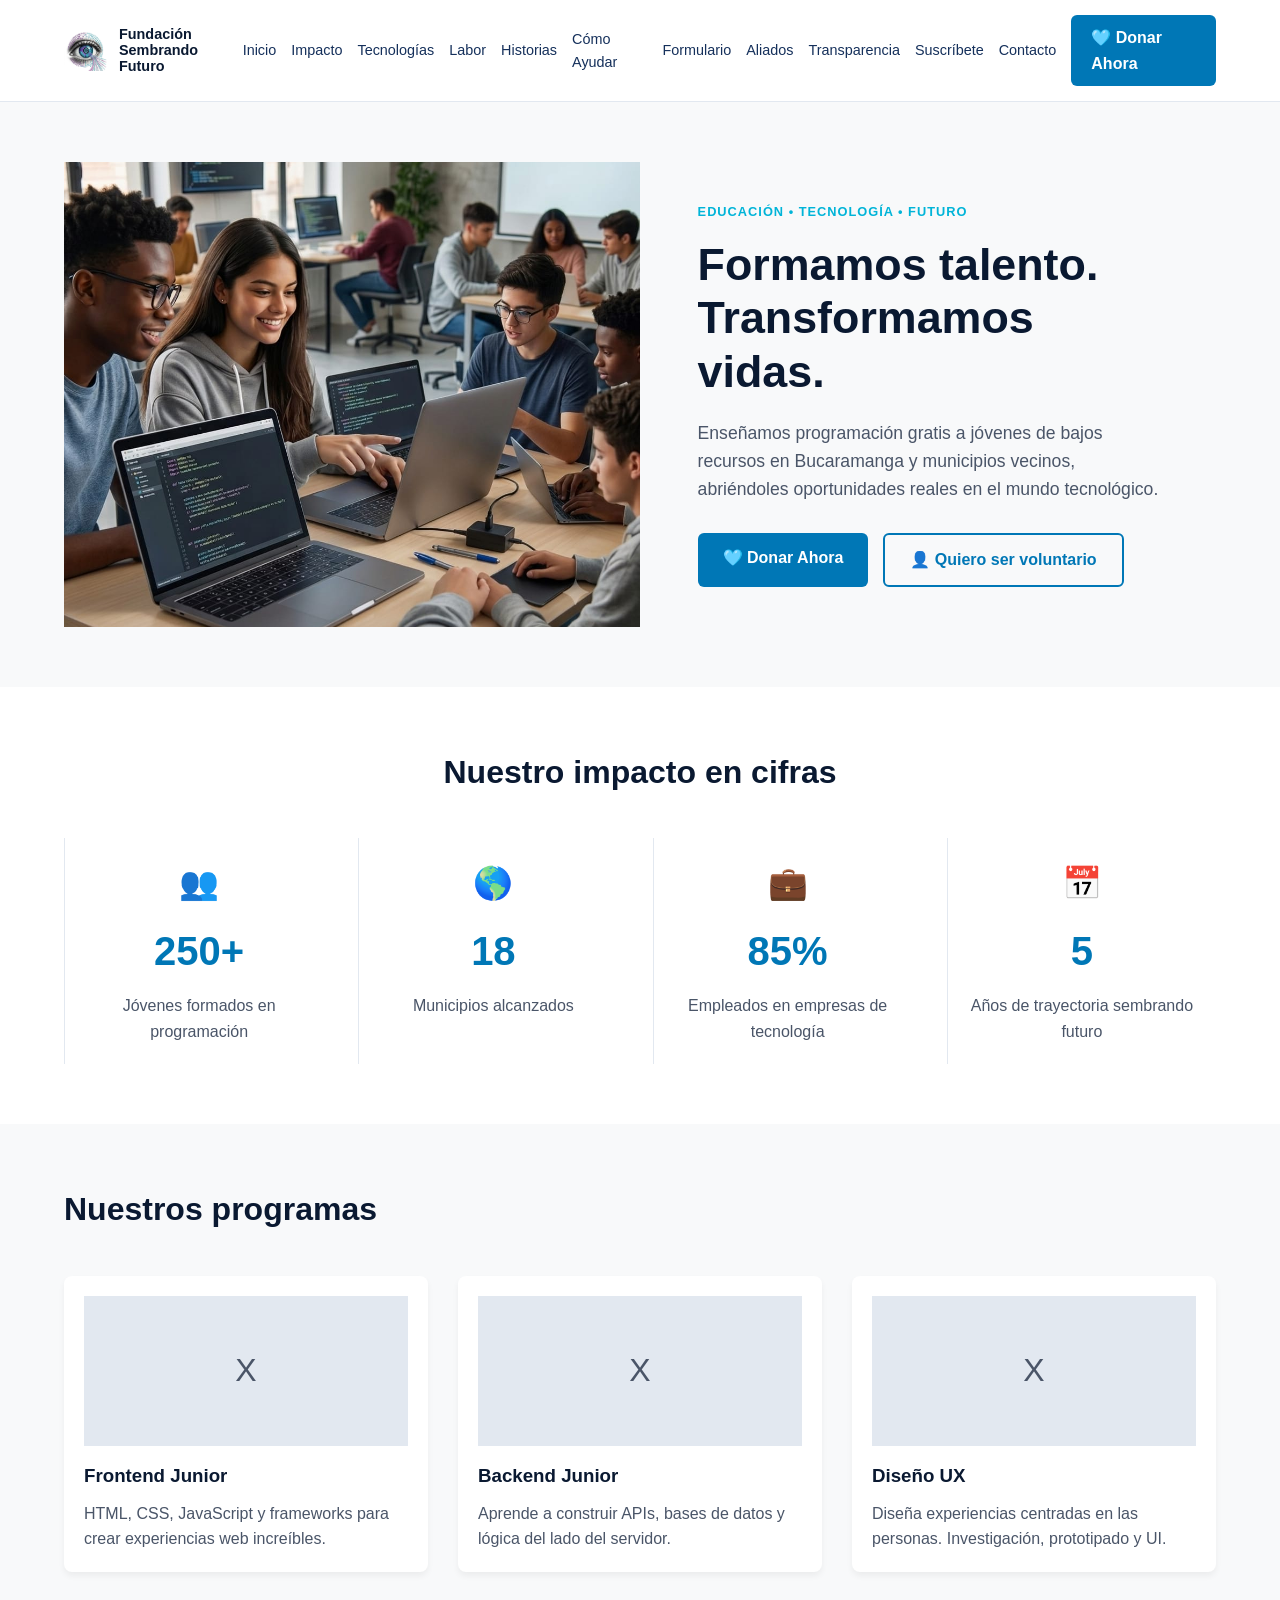
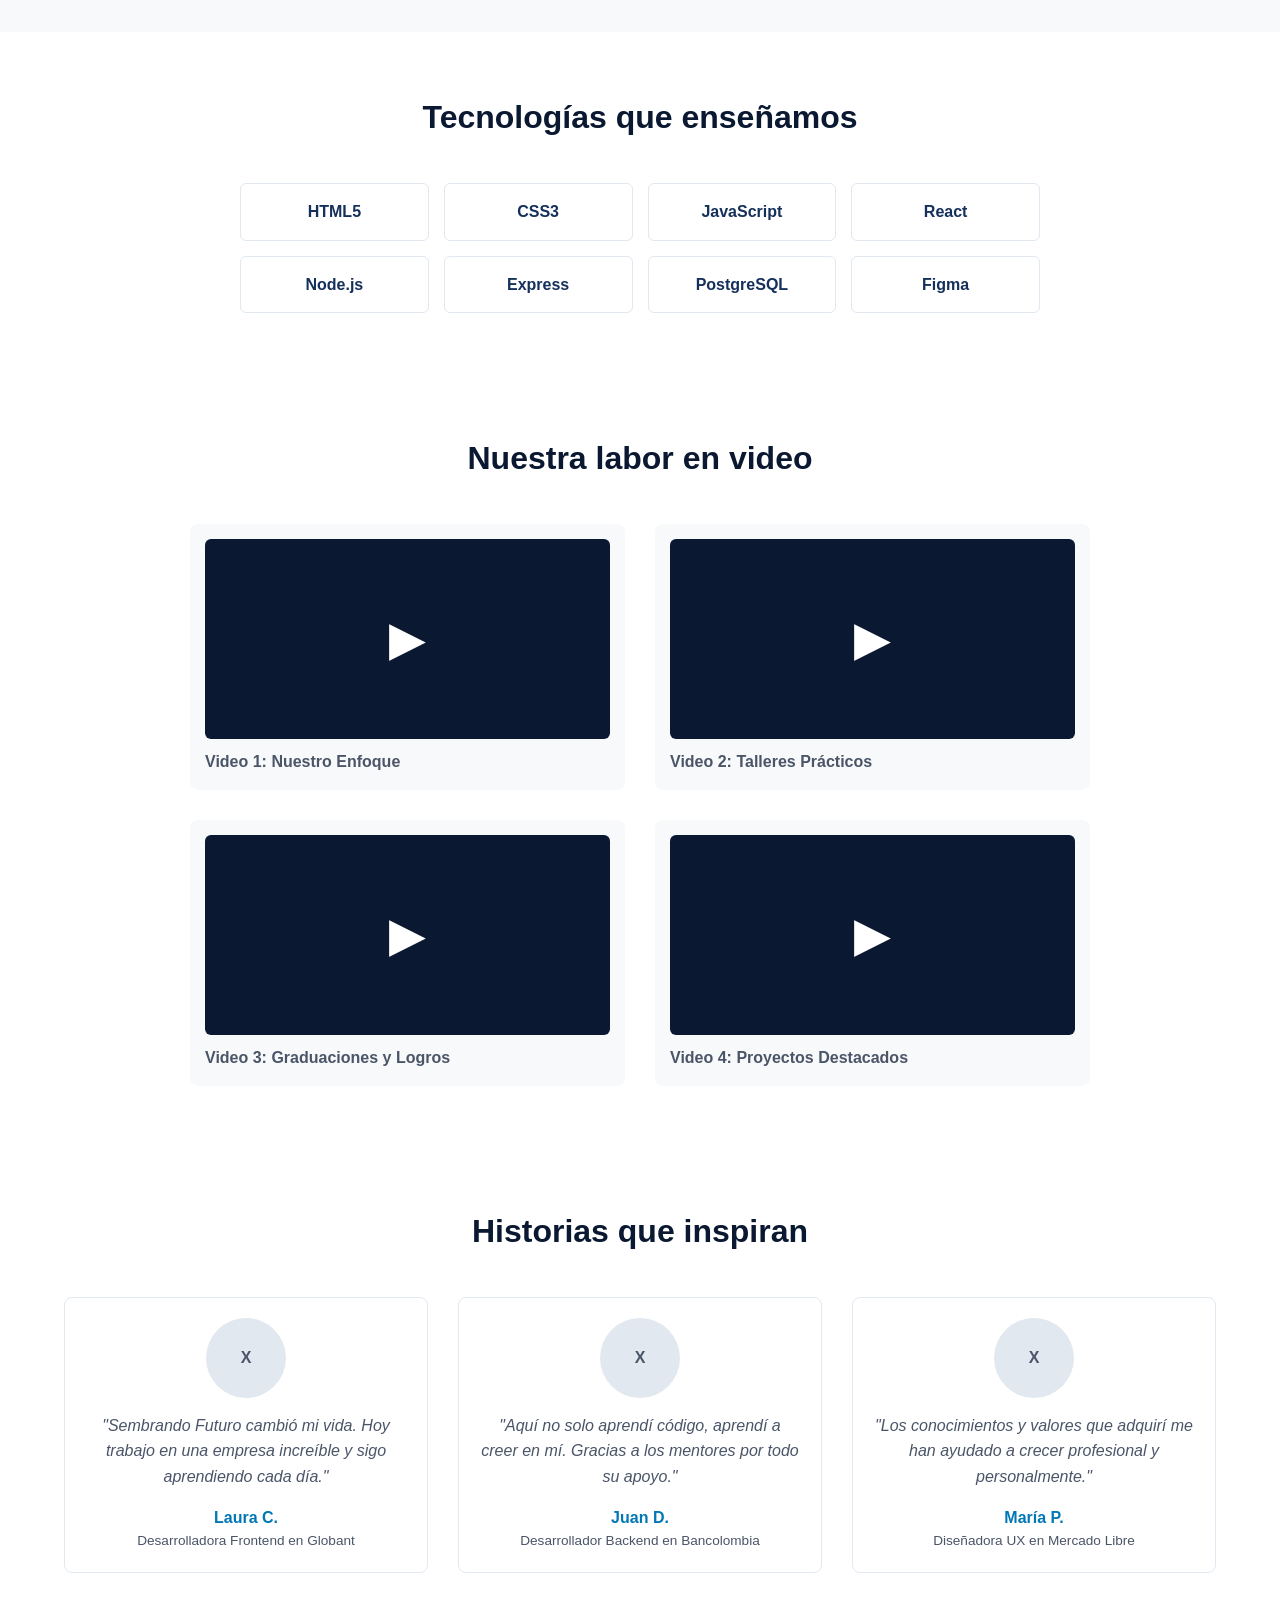
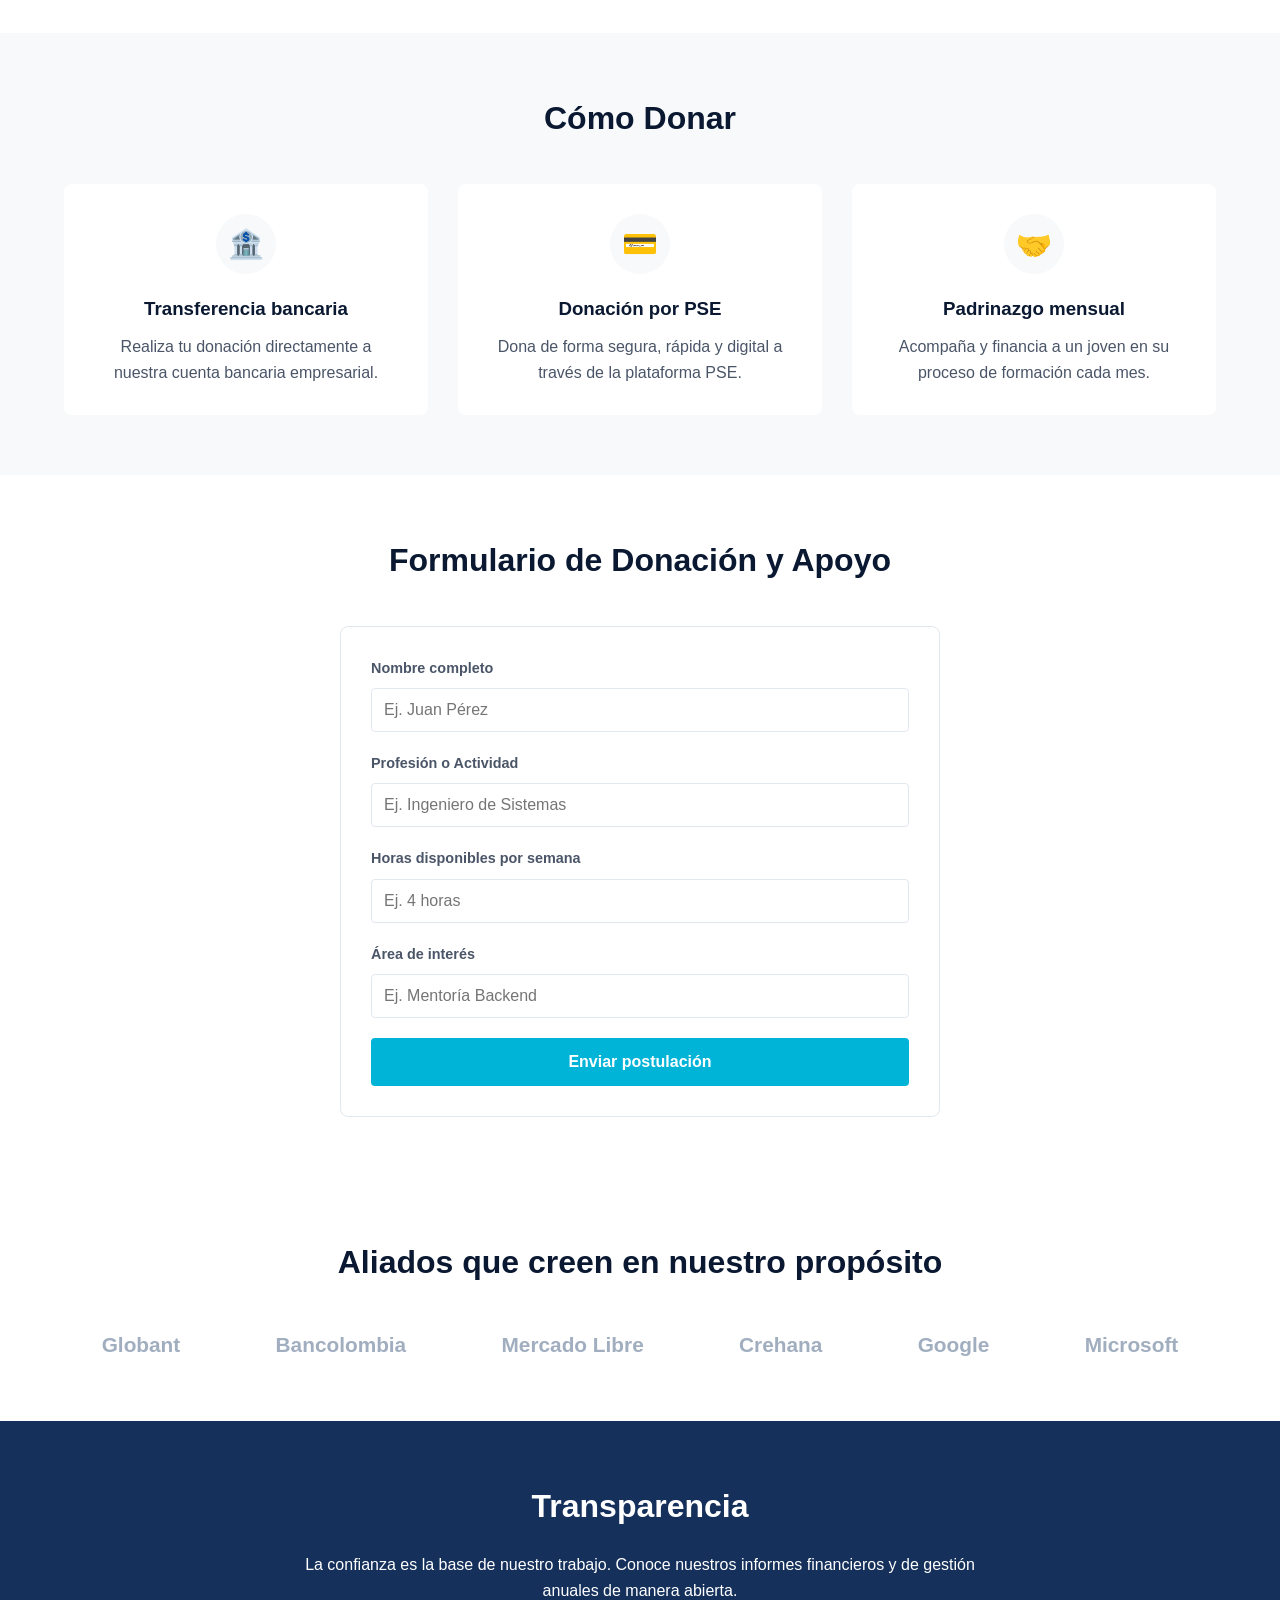
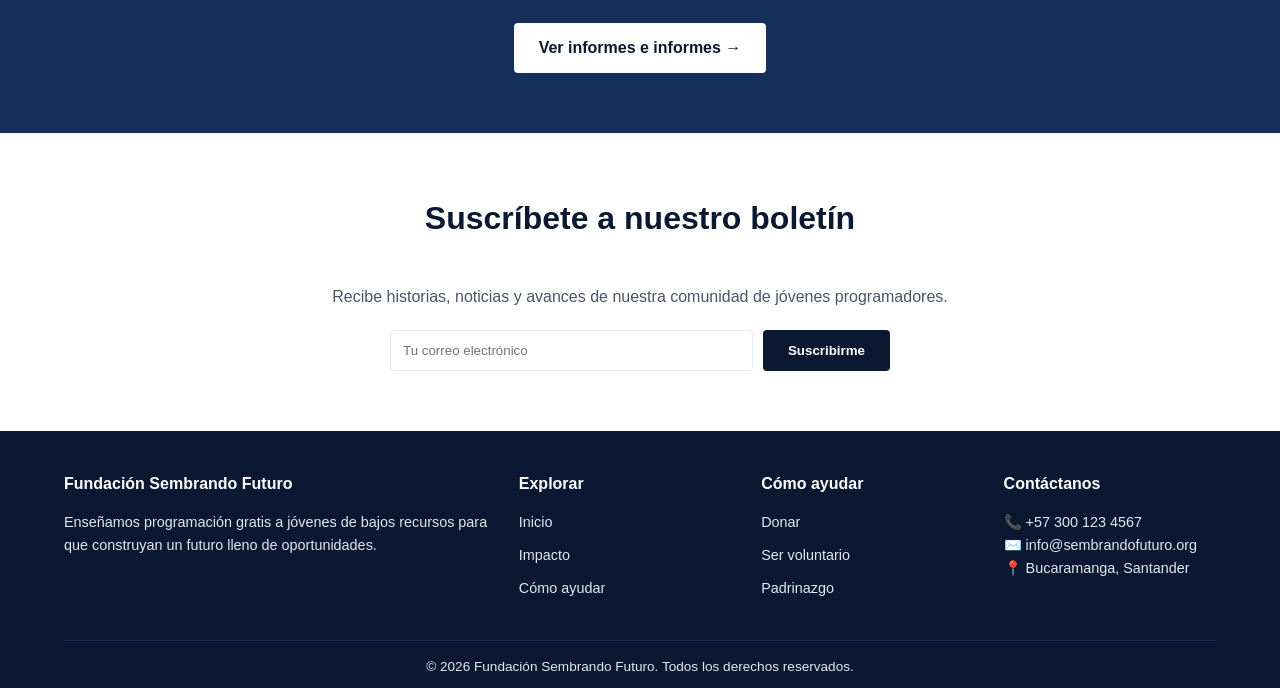
==== Brief/index.html @ 3715bba0 "Add files via upload" ====
<!DOCTYPE html>
<html lang="es">
<head>
    <meta charset="UTF-8">
    <meta name="viewport" content="width=device-width, initial-scale=1.0">
    <title>Fundación Sembrando Futuro</title>
    <link rel="stylesheet" href="style.css">
</head>
<body>

    <header class="encabezado-principal">
        <div class="contenedor-logo">
            <img src="images/logo.jpeg" alt="Logo" class="imagen-logo-header">
            <span class="texto-logo">Fundación<br>Sembrando Futuro</span>
        </div>
        
        <input type="checkbox" id="control-menu" class="checkbox-menu">
        <label for="control-menu" class="boton-menu-hamburguesa">☰</label>

        <nav class="navegacion-menu">
            <a href="#inicio" class="enlace-menu">Inicio</a>
            <a href="#impacto" class="enlace-menu">Impacto</a>
            <a href="#tecnologias" class="enlace-menu">Tecnologías</a>
            <a href="#labor" class="enlace-menu">Labor</a>
            <a href="#historias" class="enlace-menu">Historias</a>
            <a href="#como-ayudar" class="enlace-menu">Cómo Ayudar</a>
            <a href="#formulario" class="enlace-menu">Formulario</a>
            <a href="#aliados" class="enlace-menu">Aliados</a>
            <a href="#transparencia" class="enlace-menu">Transparencia</a>
            <a href="#suscribete" class="enlace-menu">Suscríbete</a>
            <a href="#contacto" class="enlace-menu">Contacto</a>
            <a href="#formulario" class="boton-donar-header">🩵 Donar Ahora</a>
        </nav>
    </header>

    <section id="inicio" class="banner-principal">
        <div class="contenedor-imagen-banner">
            </div>
        <div class="contenedor-texto-banner">
            <span class="etiqueta-superior">EDUCACIÓN • TECNOLOGÍA • FUTURO</span>
            <h1 class="titulo-banner">Formamos talento.<br>Transformamos vidas.</h1>
            <p class="parrafo-banner">Enseñamos programación gratis a jóvenes de bajos recursos en Bucaramanga y municipios vecinos, abriéndoles oportunidades reales en el mundo tecnológico.</p>
            <div class="bloque-botones-banner">
                <a href="#formulario" class="boton-lleno">🩵 Donar Ahora</a>
                <a href="#como-ayudar" class="boton-linea">👤 Quiero ser voluntario</a>
            </div>
        </div>
    </section>

    <section id="impacto" class="seccion-impacto">
        <h2 class="titulo-seccion-centrado">Nuestro impacto en cifras</h2>
        <div class="cuadrula-impacto">
            <div class="tarjeta-impacto">
                <div class="icono-impacto">👥</div>
                <h3 class="numero-impacto">250+</h3>
                <p class="texto-impacto">Jóvenes formados en programación</p>
            </div>
            <div class="tarjeta-impacto">
                <div class="icono-impacto">🌎</div>
                <h3 class="numero-impacto">18</h3>
                <p class="texto-impacto">Municipios alcanzados</p>
            </div>
            <div class="tarjeta-impacto">
                <div class="icono-impacto">💼</div>
                <h3 class="numero-impacto">85%</h3>
                <p class="texto-impacto">Empleados en empresas de tecnología</p>
            </div>
            <div class="tarjeta-impacto">
                <div class="icono-impacto">📅</div>
                <h3 class="numero-impacto">5</h3>
                <p class="texto-impacto">Años de trayectoria sembrando futuro</p>
            </div>
        </div>
    </section>

    <section class="seccion-programas">
        <h2 class="titulo-seccion-izquierda">Nuestros programas</h2>
        <div class="cuadricula-programas">
            <div class="tarjeta-programa">
                <div class="caja-imagen-programa">X</div>
                <h3 class="nombre-programa">Frontend Junior</h3>
                <p class="descripcion-programa">HTML, CSS, JavaScript y frameworks para crear experiencias web increíbles.</p>
            </div>
            <div class="tarjeta-programa">
                <div class="caja-imagen-programa">X</div>
                <h3 class="nombre-programa">Backend Junior</h3>
                <p class="descripcion-programa">Aprende a construir APIs, bases de datos y lógica del lado del servidor.</p>
            </div>
            <div class="tarjeta-programa">
                <div class="caja-imagen-programa">X</div>
                <h3 class="nombre-programa">Diseño UX</h3>
                <p class="descripcion-programa">Diseña experiencias centradas en las personas. Investigación, prototipado y UI.</p>
            </div>
        </div>
    </section>

    <section id="tecnologias" class="seccion-tecnologias">
        <h2 class="titulo-seccion-centrado">Tecnologías que enseñamos</h2>
        <div class="cuadricula-tecnologias">
            <div class="bloque-tecnologia">HTML5</div>
            <div class="bloque-tecnologia">CSS3</div>
            <div class="bloque-tecnologia">JavaScript</div>
            <div class="bloque-tecnologia">React</div>
            <div class="bloque-tecnologia">Node.js</div>
            <div class="bloque-tecnologia">Express</div>
            <div class="bloque-tecnologia">PostgreSQL</div>
            <div class="bloque-tecnologia">Figma</div>
        </div>
    </section>

    <section id="labor" class="seccion-labor">
        <h2 class="titulo-seccion-centrado">Nuestra labor en video</h2>
        <div class="cuadricula-videos">
            <div class="tarjeta-video">
                <div class="reproductor-falso">▶</div>
                <p class="titulo-video">Video 1: Nuestro Enfoque</p>
            </div>
            <div class="tarjeta-video">
                <div class="reproductor-falso">▶</div>
                <p class="titulo-video">Video 2: Talleres Prácticos</p>
            </div>
            <div class="tarjeta-video">
                <div class="reproductor-falso">▶</div>
                <p class="titulo-video">Video 3: Graduaciones y Logros</p>
            </div>
            <div class="tarjeta-video">
                <div class="reproductor-falso">▶</div>
                <p class="titulo-video">Video 4: Proyectos Destacados</p>
            </div>
        </div>
    </section>

    <section id="historias" class="seccion-historias">
        <h2 class="titulo-seccion-centrado">Historias que inspiran</h2>
        <div class="cuadricula-historias">
            <div class="tarjeta-historia">
                <div class="foto-egresado-falsa">X</div>
                <p class="testimonio-texto">"Sembrando Futuro cambió mi vida. Hoy trabajo en una empresa increíble y sigo aprendiendo cada día."</p>
                <h4 class="nombre-egresado">Laura C.</h4>
                <p class="cargo-egresado">Desarrolladora Frontend en Globant</p>
            </div>
            <div class="tarjeta-historia">
                <div class="foto-egresado-falsa">X</div>
                <p class="testimonio-texto">"Aquí no solo aprendí código, aprendí a creer en mí. Gracias a los mentores por todo su apoyo."</p>
                <h4 class="nombre-egresado">Juan D.</h4>
                <p class="cargo-egresado">Desarrollador Backend en Bancolombia</p>
            </div>
            <div class="tarjeta-historia">
                <div class="foto-egresado-falsa">X</div>
                <p class="testimonio-texto">"Los conocimientos y valores que adquirí me han ayudado a crecer profesional y personalmente."</p>
                <h4 class="nombre-egresado">María P.</h4>
                <p class="cargo-egresado">Diseñadora UX en Mercado Libre</p>
            </div>
        </div>
    </section>

    <section id="como-ayudar" class="seccion-como-donar">
        <h2 class="titulo-seccion-centrado">Cómo Donar</h2>
        <div class="cuadricula-donar">
            <div class="tarjeta-donar">
                <div class="circulo-icono">🏦</div>
                <h3 class="opcion-donar">Transferencia bancaria</h3>
                <p class="texto-donar">Realiza tu donación directamente a nuestra cuenta bancaria empresarial.</p>
            </div>
            <div class="tarjeta-donar">
                <div class="circulo-icono">💳</div>
                <h3 class="opcion-donar">Donación por PSE</h3>
                <p class="texto-donar">Dona de forma segura, rápida y digital a través de la plataforma PSE.</p>
            </div>
            <div class="tarjeta-donar">
                <div class="circulo-icono">🤝</div>
                <h3 class="opcion-donar">Padrinazgo mensual</h3>
                <p class="texto-donar">Acompaña y financia a un joven en su proceso de formación cada mes.</p>
            </div>
        </div>
    </section>

    <section id="formulario" class="seccion-formulario">
        <h2 class="titulo-seccion-centrado">Formulario de Donación y Apoyo</h2>
        <form class="formulario-contacto" onsubmit="return false;">
            <div class="grupo-campo">
                <label class="etiqueta-formulario">Nombre completo</label>
                <input type="text" class="entrada-formulario" placeholder="Ej. Juan Pérez">
            </div>
            <div class="grupo-campo">
                <label class="etiqueta-formulario">Profesión o Actividad</label>
                <input type="text" class="entrada-formulario" placeholder="Ej. Ingeniero de Sistemas">
            </div>
            <div class="grupo-campo">
                <label class="etiqueta-formulario">Horas disponibles por semana</label>
                <input type="text" class="entrada-formulario" placeholder="Ej. 4 horas">
            </div>
            <div class="grupo-campo">
                <label class="etiqueta-formulario">Área de interés</label>
                <input type="text" class="entrada-formulario" placeholder="Ej. Mentoría Backend">
            </div>
            <button type="submit" class="boton-enviar-formulario">Enviar postulación</button>
        </form>
    </section>

    <section id="aliados" class="seccion-aliados">
        <h2 class="titulo-seccion-centrado">Aliados que creen en nuestro propósito</h2>
        <div class="fila-aliados">
            <div class="bloque-aliado">Globant</div>
            <div class="bloque-aliado">Bancolombia</div>
            <div class="bloque-aliado">Mercado Libre</div>
            <div class="bloque-aliado">Crehana</div>
            <div class="bloque-aliado">Google</div>
            <div class="bloque-aliado">Microsoft</div>
        </div>
    </section>

    <section id="transparencia" class="seccion-transparencia">
        <div class="bloque-transparencia">
            <h2 class="titulo-blanco">Transparencia</h2>
            <p class="parrafo-blanco">La confianza es la base de nuestro trabajo. Conoce nuestros informes financieros y de gestión anuales de manera abierta.</p>
            <a href="" class="boton-transparencia">Ver informes e informes →</a>
        </div>
    </section>

    <section id="suscribete" class="seccion-boletin">
        <h2 class="titulo-seccion-centrado">Suscríbete a nuestro boletín</h2>
        <p class="subtitulo-boletin">Recibe historias, noticias y avances de nuestra comunidad de jóvenes programadores.</p>
        <div class="formulario-boletin">
            <input type="email" class="entrada-boletin" placeholder="Tu correo electrónico">
            <button class="boton-boletin">Suscribirme</button>
        </div>
    </section>

    <footer id="contacto" class="pie-pagina">
        <div class="cuadricula-pie">
            <div class="columna-pie">
                <h4 class="titulo-columna-pie">Fundación Sembrando Futuro</h4>
                <p class="texto-columna-pie">Enseñamos programación gratis a jóvenes de bajos recursos para que construyan un futuro lleno de oportunidades.</p>
            </div>
            <div class="columna-pie">
                <h4 class="titulo-columna-pie">Explorar</h4>
                <a href="#inicio" class="enlace-pie">Inicio</a>
                <a href="#impacto" class="enlace-pie">Impacto</a>
                <a href="#como-ayudar" class="enlace-pie">Cómo ayudar</a>
            </div>
            <div class="columna-pie">
                <h4 class="titulo-columna-pie">Cómo ayudar</h4>
                <a href="#formulario" class="enlace-pie">Donar</a>
                <a href="#formulario" class="enlace-pie">Ser voluntario</a>
                <a href="#como-ayudar" class="enlace-pie">Padrinazgo</a>
            </div>
            <div class="columna-pie">
                <h4 class="titulo-columna-pie">Contáctanos</h4>
                <p class="texto-columna-pie">📞 +57 300 123 4567</p>
                <p class="texto-columna-pie">✉️ info@sembrandofuturo.org</p>
                <p class="texto-columna-pie">📍 Bucaramanga, Santander</p>
            </div>
        </div>
        <div class="barra-derechos">
            <p>© 2026 Fundación Sembrando Futuro. Todos los derechos reservados.</p>
        </div>
    </footer>

</body>
</html>
---- Brief/style.css ----
/* VARIABLES CSS (Para paleta de colores y tipografías) */
:root {
    --color-azul-oscuro: #0a1931;
    --color-azul-medio: #15305b;
    --color-azul-claro: #0077b6;
    --color-cian: #00b4d8;
    --color-blanco: #ffffff;
    --color-gris-fondo: #f8f9fa;
    --color-gris-texto: #4a5568;
    --color-lineas: #e2e8f0;
    
    --fuente-titulos: 'Segoe UI', Tahoma, Geneva, Verdana, sans-serif;
    --fuente-cuerpo: Arial, Helvetica, sans-serif;
}

* {
    box-sizing: border-box;
    margin: 0;
    padding: 0;
}

body {
    font-family: var(--fuente-cuerpo);
    color: var(--color-gris-texto);
    background-color: var(--color-blanco);
    line-height: 1.6;
}

html {
    scroll-behavior: smooth;
    scroll-padding-top: 90px; 
}

h1, h2, h3, h4 {
    font-family: var(--fuente-titulos);
    color: var(--color-azul-oscuro);
}

a {
    text-decoration: none;
    transition: all 0.3s ease;
}

.checkbox-menu {
    display: none;
}

.boton-menu-hamburguesa {
    display: none;
    font-size: 2rem;
    color: var(--color-azul-medio);
    cursor: pointer;
    user-select: none;
}

/* 1. ENCABEZADO */
.encabezado-principal {
    display: flex;
    justify-content: space-between;
    align-items: center;
    padding: 15px 5%;
    background-color: var(--color-blanco);
    border-bottom: 1px solid var(--color-lineas);
    position: sticky;
    top: 0;
    z-index: 100;
}

.contenedor-logo {
    display: flex;
    align-items: center;
    gap: 10px;
}

.imagen-logo-header {
    width: 45px;
    height: 45px;
    object-fit: contain;
}

.texto-logo {
    font-size: 0.9rem;
    font-weight: bold;
    color: var(--color-azul-oscuro);
    line-height: 1.1;
}

.navegacion-menu {
    display: flex;
    align-items: center;
    gap: 15px;
}

.enlace-menu {
    color: var(--color-azul-medio);
    font-size: 0.9rem;
    font-weight: 500;
}

.enlace-menu:hover {
    color: var(--color-cian);
}

.boton-donar-header {
    background-color: var(--color-azul-claro);
    color: var(--color-blanco);
    padding: 10px 20px;
    border-radius: 6px;
    font-weight: bold;
}

.boton-donar-header:hover {
    background-color: var(--color-azul-oscuro);
}

/* 2. BANNER PRINCIPAL / HERO */
.banner-principal {
    display: grid;
    grid-template-columns: 1fr 1fr;
    min-height: 500px;
    background-color: var(--color-gris-fondo);
}

.contenedor-imagen-banner {
    background-image: url('images/img1.jpeg'); /* Vinculación directa de tu archivo */
    background-size: cover;
    background-position: center;
    background-repeat: no-repeat;
    width: 100%;
}

.contenedor-texto-banner {
    display: flex;
    flex-direction: column;
    justify-content: center;
    padding: 40px 10%;
}

.etiqueta-superior {
    color: var(--color-cian);
    font-weight: bold;
    font-size: 0.8rem;
    letter-spacing: 1px;
    margin-bottom: 15px;
}

.titulo-banner {
    font-size: 2.8rem;
    line-height: 1.2;
    margin-bottom: 20px;
}

.parrafo-banner {
    font-size: 1.1rem;
    margin-bottom: 30px;
}

.bloque-botones-banner {
    display: flex;
    gap: 15px;
}

.boton-lleno {
    background-color: var(--color-azul-claro);
    color: var(--color-blanco);
    padding: 12px 25px;
    border-radius: 6px;
    font-weight: bold;
}

.boton-lleno:hover {
    background-color: var(--color-azul-medio);
}

.boton-linea {
    border: 2px solid var(--color-azul-claro);
    color: var(--color-azul-claro);
    padding: 12px 25px;
    border-radius: 6px;
    font-weight: bold;
}

.boton-linea:hover {
    background-color: var(--color-azul-claro);
    color: var(--color-blanco);
}

/* SECCIONES TITULOS COMUNES */
.titulo-seccion-centrado {
    text-align: center;
    font-size: 2rem;
    margin-bottom: 40px;
}

.titulo-seccion-izquierda {
    font-size: 2rem;
    margin-bottom: 40px;
}

section {
    padding: 60px 5%;
}

/* 3. SECCIÓN DE IMPACTO */
.seccion-impacto {
    background-color: var(--color-blanco);
}

.cuadrula-impacto {
    display: grid;
    grid-template-columns: repeat(4, 1fr);
    gap: 25px;
}

.tarjeta-impacto {
    text-align: center;
    padding: 20px;
    border-left: 1px solid var(--color-lineas);
}

.icono-impacto {
    font-size: 2rem;
    margin-bottom: 10px;
}

.numero-impacto {
    font-size: 2.5rem;
    color: var(--color-azul-claro);
    margin-bottom: 10px;
}

/* 4. SECCIÓN PROGRAMAS */
.seccion-programas {
    background-color: var(--color-gris-fondo);
}

.cuadricula-programas {
    display: grid;
    grid-template-columns: repeat(3, 1fr);
    gap: 30px;
}

.tarjeta-programa {
    background-color: var(--color-blanco);
    border-radius: 8px;
    overflow: hidden;
    padding: 20px;
    box-shadow: 0 4px 6px rgba(0,0,0,0.05);
}

.caja-imagen-programa {
    height: 150px;
    background-color: var(--color-lineas);
    display: flex;
    justify-content: center;
    align-items: center;
    font-size: 2rem;
    color: var(--color-gris-texto);
    margin-bottom: 15px;
}

.nombre-programa {
    margin-bottom: 10px;
}

/* 5. TECNOLOGÍAS */
.cuadricula-tecnologias {
    display: grid;
    grid-template-columns: repeat(4, 1fr);
    gap: 15px;
    max-width: 800px;
    margin: 0 auto;
}

.bloque-tecnologia {
    background-color: var(--color-blanco);
    border: 1px solid var(--color-lineas);
    padding: 15px;
    text-align: center;
    font-weight: bold;
    border-radius: 6px;
    color: var(--color-azul-medio);
}

/* 6. LABOR VIDEOS */
.cuadricula-videos {
    display: grid;
    grid-template-columns: repeat(2, 1fr);
    gap: 30px;
    max-width: 900px;
    margin: 0 auto;
}

.tarjeta-video {
    background-color: var(--color-gris-fondo);
    border-radius: 8px;
    padding: 15px;
}

.reproductor-falso {
    height: 200px;
    background-color: var(--color-azul-oscuro);
    color: var(--color-blanco);
    display: flex;
    justify-content: center;
    align-items: center;
    font-size: 3rem;
    border-radius: 6px;
    margin-bottom: 10px;
}

.titulo-video {
    font-weight: bold;
}

/* 7. HISTORIAS DE ÉXITO */
.cuadricula-historias {
    display: grid;
    grid-template-columns: repeat(3, 1fr);
    gap: 30px;
}

.tarjeta-historia {
    text-align: center;
    padding: 20px;
    border: 1px solid var(--color-lineas);
    border-radius: 8px;
}

.foto-egresado-falsa {
    width: 80px;
    height: 80px;
    background-color: var(--color-lineas);
    border-radius: 50%;
    margin: 0 auto 15px auto;
    display: flex;
    justify-content: center;
    align-items: center;
    font-weight: bold;
}

.testimonio-texto {
    font-style: italic;
    margin-bottom: 15px;
}

.nombre-egresado {
    color: var(--color-azul-claro);
}

.cargo-egresado {
    font-size: 0.85rem;
}

/* 8. CÓMO DONAR */
.seccion-como-donar {
    background-color: var(--color-gris-fondo);
}

.cuadricula-donar {
    display: grid;
    grid-template-columns: repeat(3, 1fr);
    gap: 30px;
}

.tarjeta-donar {
    background-color: var(--color-blanco);
    padding: 30px;
    border-radius: 8px;
    text-align: center;
}

.circulo-icono {
    width: 60px;
    height: 60px;
    background-color: var(--color-gris-fondo);
    border-radius: 50%;
    display: flex;
    justify-content: center;
    align-items: center;
    font-size: 1.8rem;
    margin: 0 auto 20px auto;
}

.opcion-donar {
    margin-bottom: 10px;
}

/* 9. FORMULARIO CONTACTO */
.formulario-contacto {
    display: flex;
    flex-direction: column;
    max-width: 600px;
    margin: 0 auto;
    gap: 20px;
    background-color: var(--color-blanco);
    padding: 30px;
    border: 1px solid var(--color-lineas);
    border-radius: 8px;
}

.grupo-campo {
    display: flex;
    flex-direction: column;
    gap: 8px;
}

.etiqueta-formulario {
    font-weight: bold;
    font-size: 0.9rem;
}

.entrada-formulario {
    padding: 12px;
    border: 1px solid var(--color-lineas);
    border-radius: 4px;
    font-size: 1rem;
}

.entrada-formulario:focus {
    outline: none;
    border-color: var(--color-azul-claro);
}

.boton-enviar-formulario {
    background-color: var(--color-cian);
    color: var(--color-blanco);
    border: none;
    padding: 15px;
    font-size: 1rem;
    font-weight: bold;
    border-radius: 4px;
    cursor: pointer;
    transition: background-color 0.3s ease;
}

.boton-enviar-formulario:hover {
    background-color: var(--color-azul-claro);
}

/* 10. ALIADOS */
.fila-aliados {
    display: flex;
    justify-content: space-around;
    align-items: center;
    flex-wrap: wrap;
    gap: 20px;
}

.bloque-aliado {
    font-size: 1.3rem;
    font-weight: bold;
    color: #a0aec0;
}

/* 11. TRANSPARENCIA */
.seccion-transparencia {
    background-color: var(--color-azul-medio);
}

.bloque-transparencia {
    display: flex;
    flex-direction: column;
    align-items: center;
    text-align: center;
    max-width: 700px;
    margin: 0 auto;
    gap: 20px;
}

.titulo-blanco {
    color: var(--color-blanco);
    font-size: 2rem;
}

.parrafo-blanco {
    color: var(--color-blanco);
}

.boton-transparencia {
    background-color: var(--color-blanco);
    color: var(--color-azul-oscuro);
    padding: 12px 25px;
    border-radius: 4px;
    font-weight: bold;
}

.boton-transparencia:hover {
    background-color: var(--color-cian);
    color: var(--color-blanco);
}

/* 12. BOLETÍN */
.formulario-boletin {
    display: flex;
    justify-content: center;
    gap: 10px;
    max-width: 500px;
    margin: 20px auto 0 auto;
}

.subtitulo-boletin {
    text-align: center;
}

.entrada-boletin {
    padding: 12px;
    border: 1px solid var(--color-lineas);
    border-radius: 4px;
    flex-grow: 1;
}

.boton-boletin {
    background-color: var(--color-azul-oscuro);
    color: var(--color-blanco);
    border: none;
    padding: 12px 25px;
    border-radius: 4px;
    font-weight: bold;
    cursor: pointer;
}

.boton-boletin:hover {
    background-color: var(--color-azul-claro);
}

/* 13. PIE DE PÁGINA */
.pie-pagina {
    background-color: var(--color-azul-oscuro);
    color: var(--color-blanco);
    padding: 40px 5% 10px 5%;
}

.cuadricula-pie {
    display: grid;
    grid-template-columns: 2fr 1fr 1fr 1fr;
    gap: 30px;
    margin-bottom: 30px;
}

.titulo-columna-pie {
    color: var(--color-blanco);
    margin-bottom: 15px;
}

.texto-columna-pie {
    font-size: 0.9rem;
    color: var(--color-lineas);
}

.enlace-pie {
    display: block;
    color: var(--color-lineas);
    font-size: 0.9rem;
    margin-bottom: 10px;
}

.enlace-pie:hover {
    color: var(--color-cian);
}

.barra-derechos {
    text-align: center;
    border-top: 1px solid var(--color-azul-medio);
    padding-top: 15px;
    font-size: 0.85rem;
    color: var(--color-lineas);
}

/* === RESPONSIVIDAD === */


@media (max-width: 1207px) {
    .encabezado-principal {
        padding: 15px 3%; 
    }

    .navegacion-menu {
        gap: 8px; 
    }

    .enlace-menu {
        font-size: 0.82rem; 
    }

    .boton-donar-header {
        padding: 8px 14px; 
        font-size: 0.85rem;
    }

    .banner-principal {
        grid-template-columns: 4fr 5fr; 
    }

    .titulo-banner {
        font-size: 2.2rem; 
    }
}

@media (max-width: 1000px) {
    .encabezado-principal {
          flex-direction: row; 
        flex-wrap: wrap;
        justify-content: space-between;
        padding: 15px 4%;
    }

    .navegacion-menu {
        gap: 7px; 
    }

    .enlace-menu {
        font-size: 0.82rem; 
    }

    .boton-donar-header {
        padding: 8px 14px; 
        font-size: 0.85rem;
    }

    .banner-principal {
        grid-template-columns: 4fr 5fr; 
    }

    .titulo-banner {
        font-size: 2.2rem; 
    }
}

@media (max-width: 870px) {
    .encabezado-principal {
        flex-direction: row; 
        flex-wrap: wrap;
        justify-content: space-between;
        padding: 15px 5%;
    }

    .boton-menu-hamburguesa {
        display: block;
    }

    .navegacion-menu {
        display: none; 
        flex-direction: column;
        align-items: stretch;
        width: 100%;
        gap: 0;
        background-color: var(--color-blanco);
        border-top: 1px solid var(--color-lineas);
        margin-top: 15px;
        order: 3; 
    }

    .enlace-menu {
        display: block;
        padding: 12px 0;
        border-bottom: 1px solid var(--color-gris-fondo);
        font-size: 1rem; 
    }

    .boton-donar-header {
        width: 100%;
        text-align: center;
        margin-top: 15px;
        padding: 12px 20px;
        font-size: 1rem;
    }

    .checkbox-menu:checked ~ .navegacion-menu {
        display: flex;
    }

    .banner-principal {
        grid-template-columns: 1fr;
    }
    .cuadrula-impacto {
        grid-template-columns: repeat(2, 1fr);
    }
    .cuadricula-programas, .cuadricula-historias, .cuadricula-donar {
        grid-template-columns: 1fr;
    }
    .cuadricula-tecnologias, .cuadricula-pie {
        grid-template-columns: repeat(2, 1fr);
    }
}

@media (max-width: 600px) {
    .cuadrula-impacto, .cuadricula-tecnologias, .cuadricula-videos, .cuadricula-pie {
        grid-template-columns: 1fr;
    }
    .formulario-boletin {
        flex-direction: column;
        width: 100%;
    }
    .entrada-boletin, .boton-boletin {
        width: 100%;
    }
}

@media (max-width: 480px) and (min-width: 300px) {
    section {
        padding: 40px 15px; 
    }
    .titulo-banner {
        font-size: 1.8rem; 
    }
    .parrafo-banner {
        font-size: 1rem;
    }
    .bloque-botones-banner {
        flex-direction: column;
        width: 100%;
    }
    .boton-lleno, .boton-linea {
        text-align: center;
        width: 100%;
    }
    .formulario-contacto {
        padding: 20px 15px;
        width: 100%;
    }
    .texto-logo {
        font-size: 0.8rem; 
    }
}
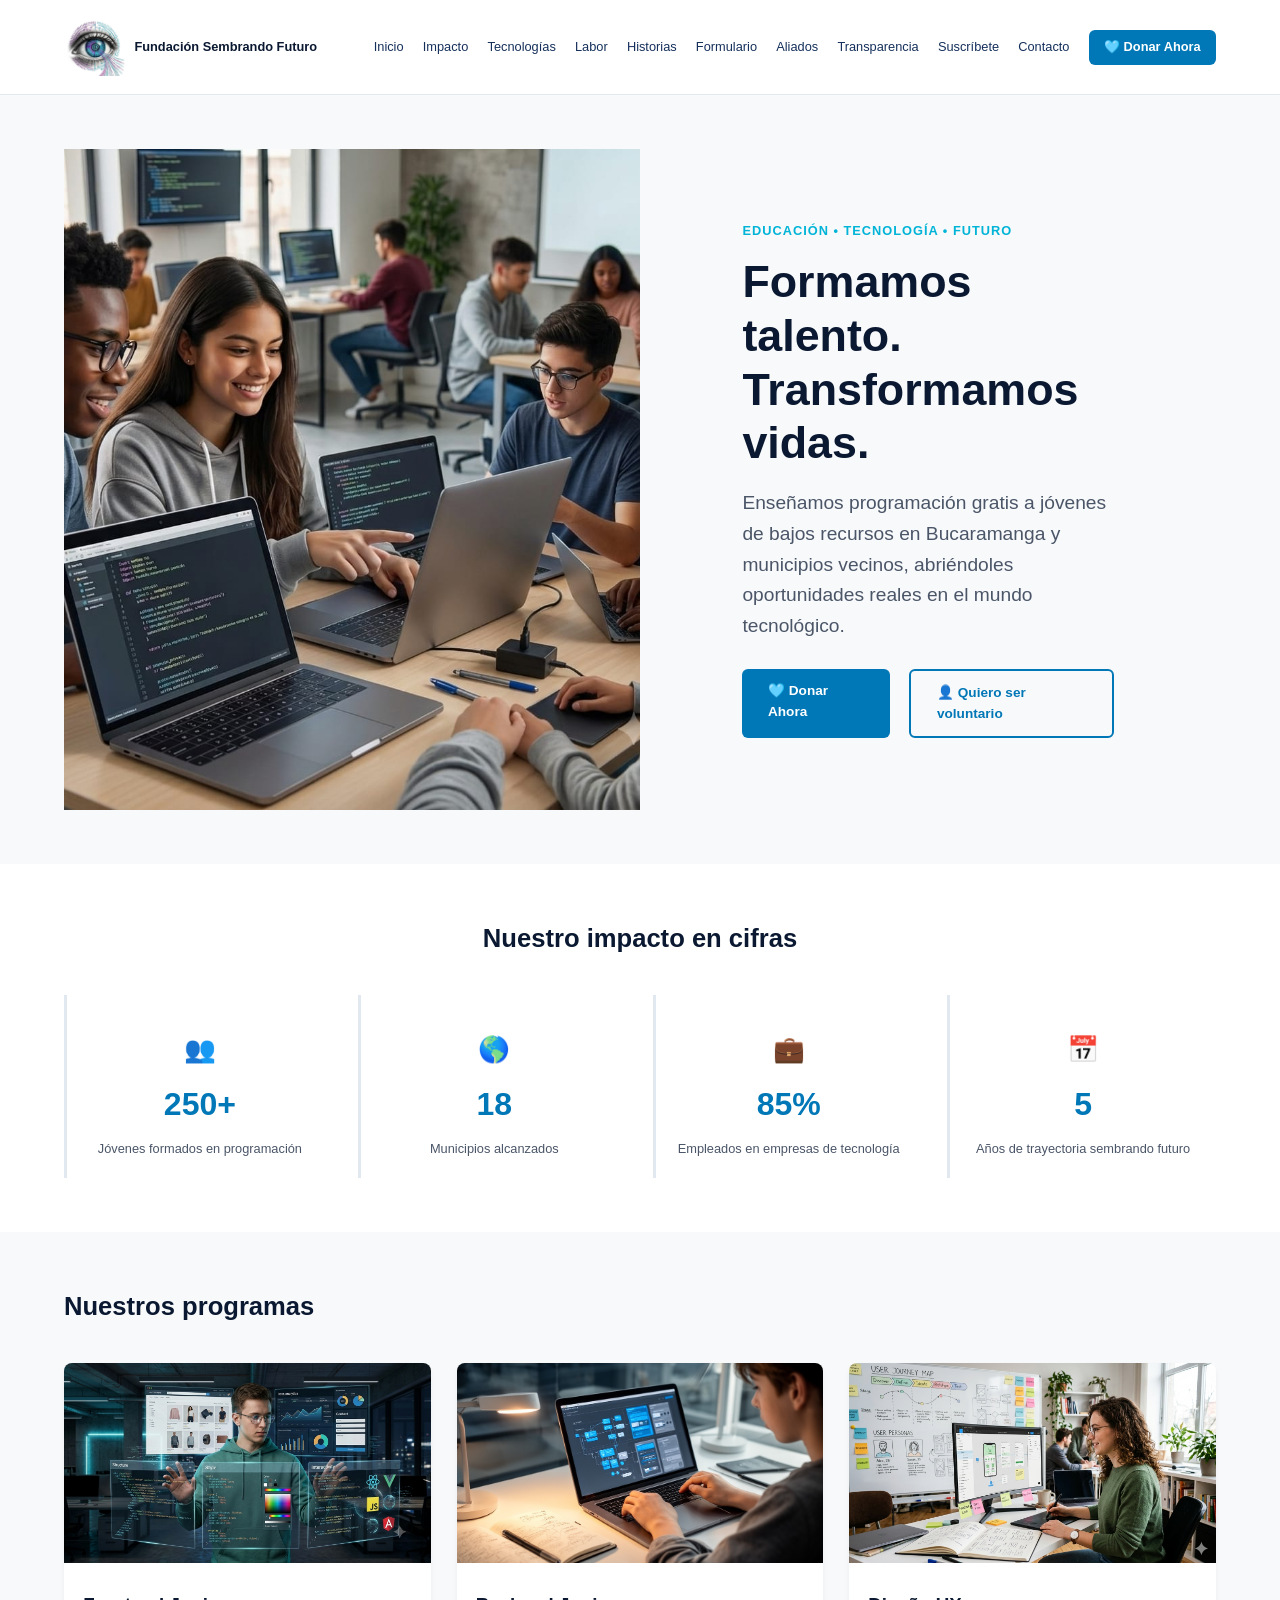
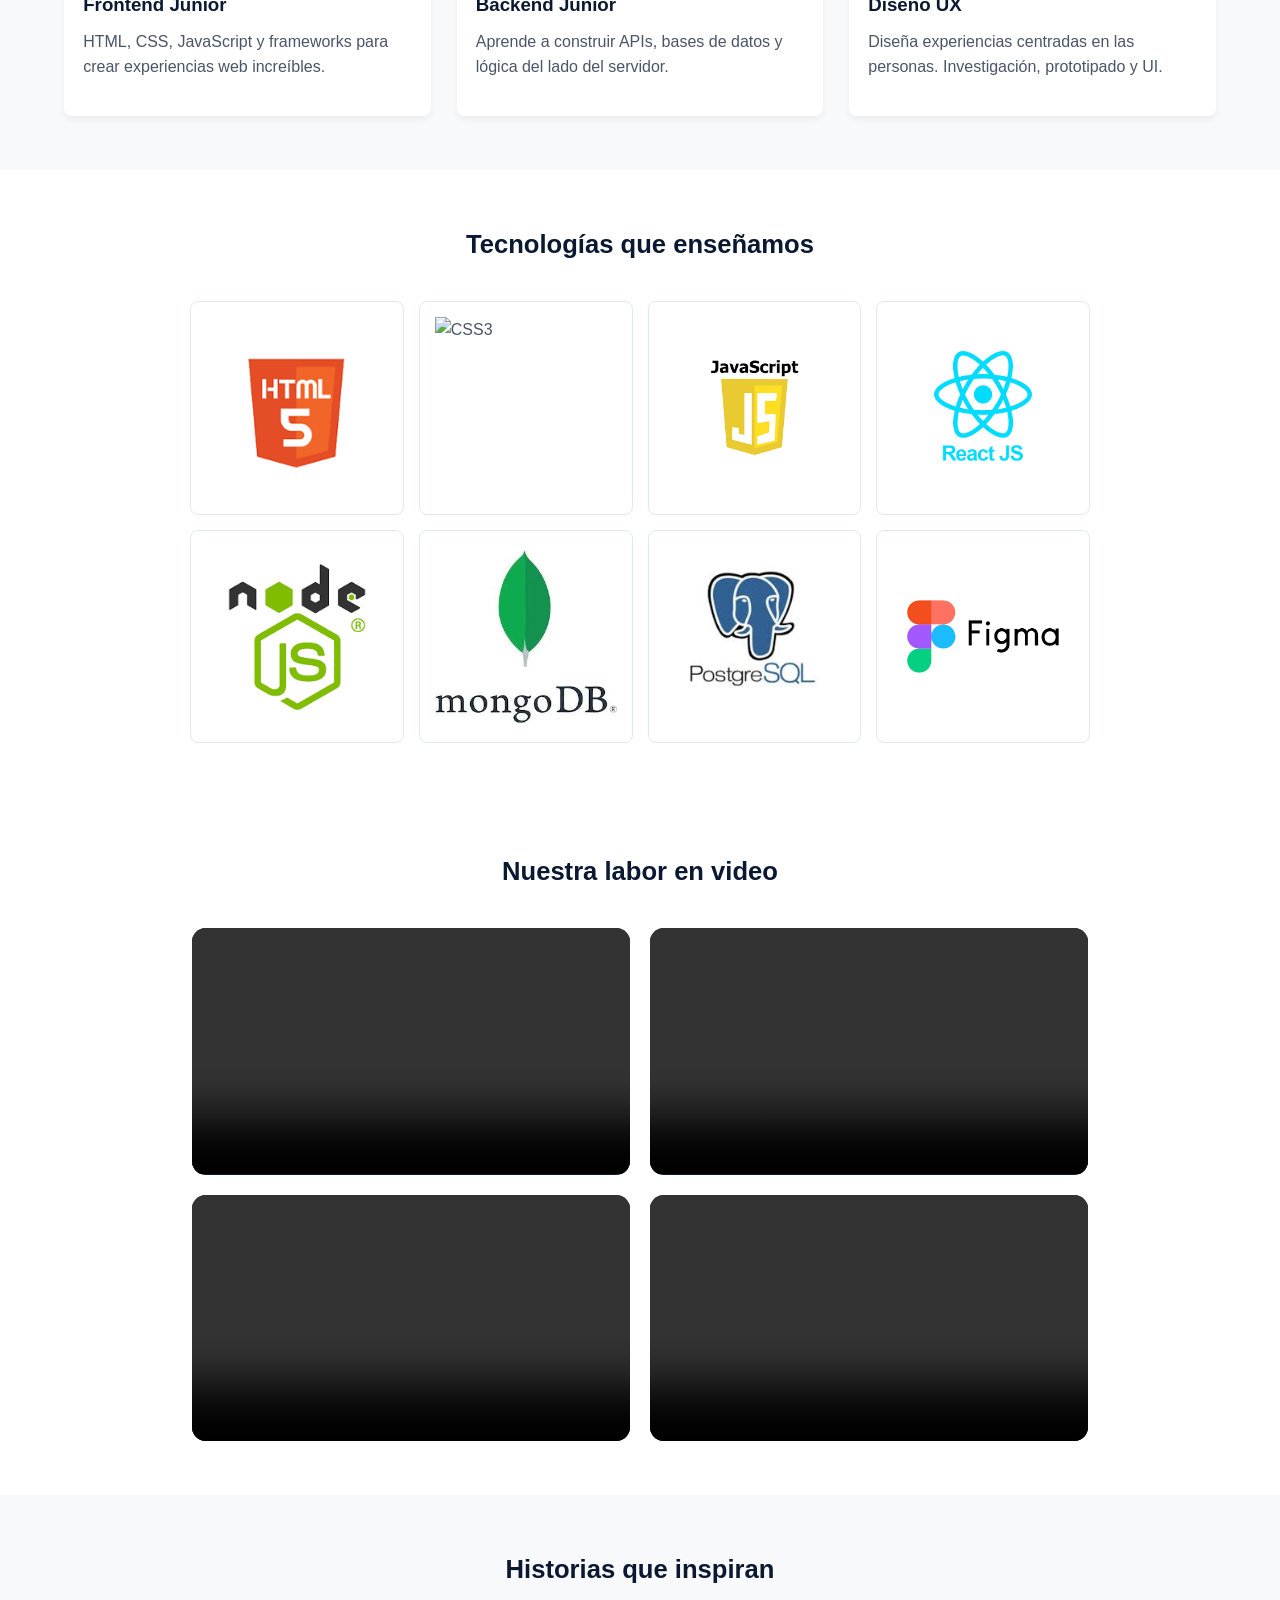
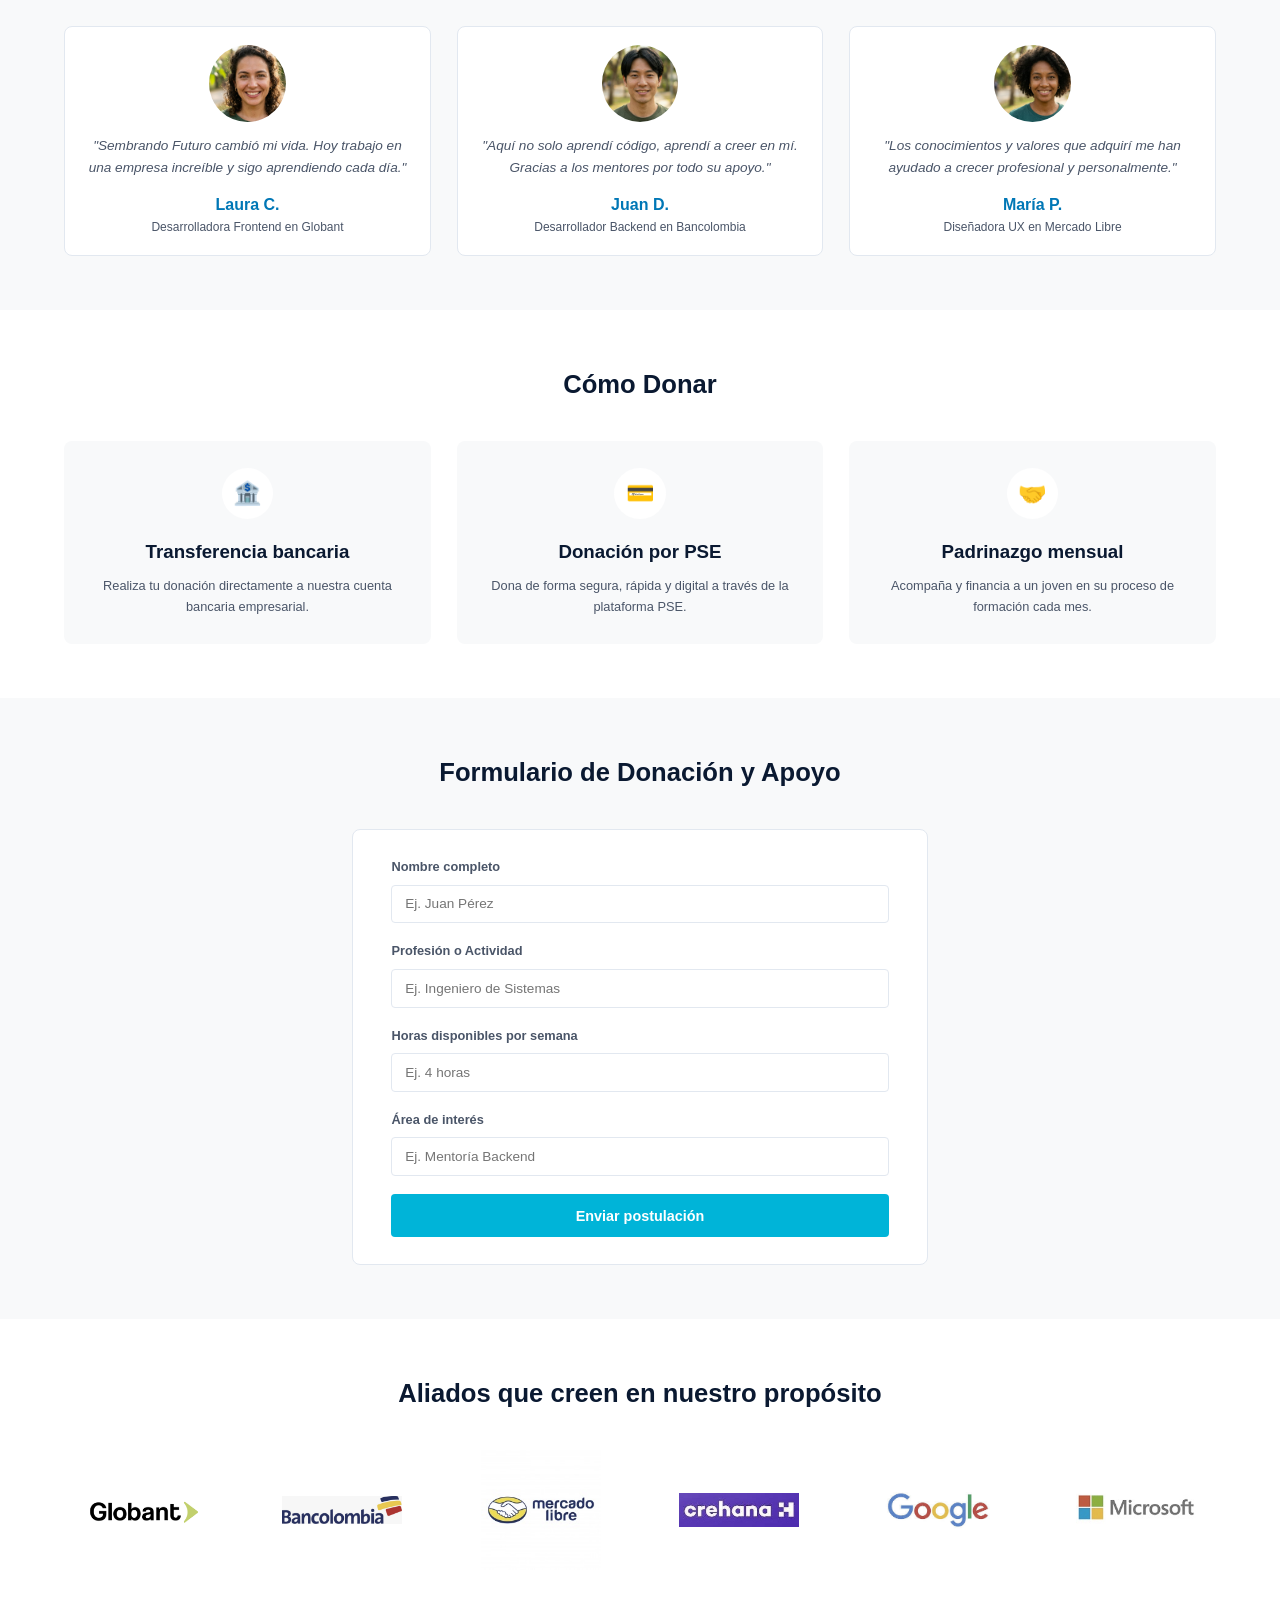
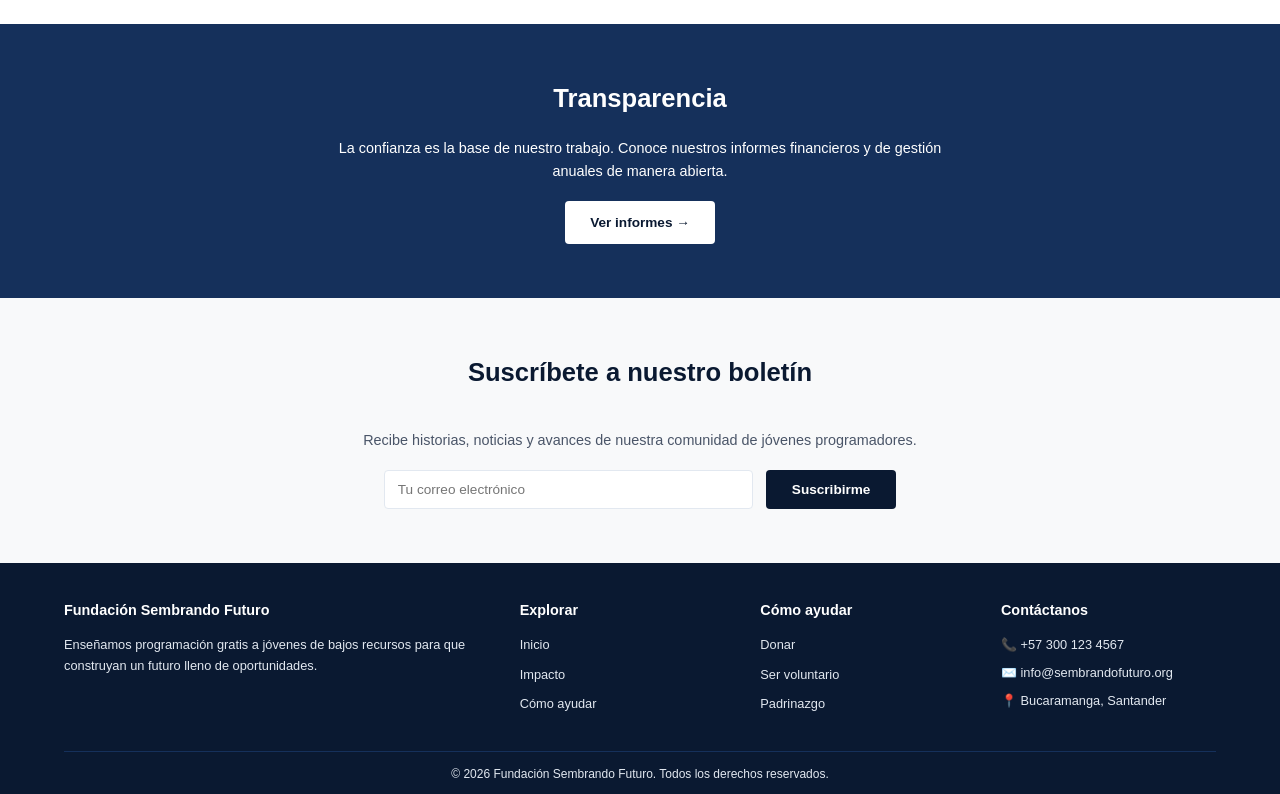
==== commit de39f1fc: "Add files via upload" ====
--- a/Brief/index.html
+++ b/Brief/index.html
@@ -1,45 +1,50 @@
 <!DOCTYPE html>
 <html lang="es">
+
 <head>
     <meta charset="UTF-8">
     <meta name="viewport" content="width=device-width, initial-scale=1.0">
     <title>Fundación Sembrando Futuro</title>
     <link rel="stylesheet" href="style.css">
 </head>
+
 <body>
 
+    <!-- 1.ENCABEZADO -->
     <header class="encabezado-principal">
         <div class="contenedor-logo">
-            <img src="images/logo.jpeg" alt="Logo" class="imagen-logo-header">
-            <span class="texto-logo">Fundación<br>Sembrando Futuro</span>
-        </div>
-        
-        <input type="checkbox" id="control-menu" class="checkbox-menu">
-        <label for="control-menu" class="boton-menu-hamburguesa">☰</label>
-
-        <nav class="navegacion-menu">
+            <img src="images/logo.jpeg" alt="Logo Fundación Sembrando Futuro" class="imagen-logo-encabezado">
+            <span class="texto-logo">Fundación Sembrando Futuro</span>
+        </div>
+
+        <input type="checkbox" id="control-menu" class="casilla-menu">
+        <label for="control-menu" class="boton-hamburguesa">☰</label>
+
+        <nav class="navegacion-principal">
             <a href="#inicio" class="enlace-menu">Inicio</a>
             <a href="#impacto" class="enlace-menu">Impacto</a>
             <a href="#tecnologias" class="enlace-menu">Tecnologías</a>
             <a href="#labor" class="enlace-menu">Labor</a>
             <a href="#historias" class="enlace-menu">Historias</a>
-            <a href="#como-ayudar" class="enlace-menu">Cómo Ayudar</a>
             <a href="#formulario" class="enlace-menu">Formulario</a>
             <a href="#aliados" class="enlace-menu">Aliados</a>
             <a href="#transparencia" class="enlace-menu">Transparencia</a>
             <a href="#suscribete" class="enlace-menu">Suscríbete</a>
             <a href="#contacto" class="enlace-menu">Contacto</a>
-            <a href="#formulario" class="boton-donar-header">🩵 Donar Ahora</a>
+            <a href="#formulario" class="boton-donar-encabezado">🩵 Donar Ahora</a>
         </nav>
     </header>
 
+    <!-- 2.BANNER PRINCIPAL / HERO -->
     <section id="inicio" class="banner-principal">
         <div class="contenedor-imagen-banner">
-            </div>
+            <img src="images/img1.jpeg" alt="Jóvenes aprendiendo programación en Sembrando Futuro">
+        </div>
         <div class="contenedor-texto-banner">
             <span class="etiqueta-superior">EDUCACIÓN • TECNOLOGÍA • FUTURO</span>
-            <h1 class="titulo-banner">Formamos talento.<br>Transformamos vidas.</h1>
-            <p class="parrafo-banner">Enseñamos programación gratis a jóvenes de bajos recursos en Bucaramanga y municipios vecinos, abriéndoles oportunidades reales en el mundo tecnológico.</p>
+            <h1 class="titulo-banner">Formamos talento. Transformamos vidas.</h1>
+            <p class="parrafo-banner">Enseñamos programación gratis a jóvenes de bajos recursos en Bucaramanga y
+                municipios vecinos, abriéndoles oportunidades reales en el mundo tecnológico.</p>
             <div class="bloque-botones-banner">
                 <a href="#formulario" class="boton-lleno">🩵 Donar Ahora</a>
                 <a href="#como-ayudar" class="boton-linea">👤 Quiero ser voluntario</a>
@@ -47,9 +52,10 @@
         </div>
     </section>
 
+    <!-- 3. IMPACTO EN CIFRAS -->
     <section id="impacto" class="seccion-impacto">
         <h2 class="titulo-seccion-centrado">Nuestro impacto en cifras</h2>
-        <div class="cuadrula-impacto">
+        <div class="cuadricula-impacto">
             <div class="tarjeta-impacto">
                 <div class="icono-impacto">👥</div>
                 <h3 class="numero-impacto">250+</h3>
@@ -73,87 +79,106 @@
         </div>
     </section>
 
+    <!--  4. NUESTROS PROGRAMAS  -->
     <section class="seccion-programas">
         <h2 class="titulo-seccion-izquierda">Nuestros programas</h2>
         <div class="cuadricula-programas">
             <div class="tarjeta-programa">
-                <div class="caja-imagen-programa">X</div>
+                <div class="caja-imagen-programa">
+                    <img src="images/frontend.png" alt="Programa Frontend Junior" class="imagen-programa">
+                </div>
                 <h3 class="nombre-programa">Frontend Junior</h3>
-                <p class="descripcion-programa">HTML, CSS, JavaScript y frameworks para crear experiencias web increíbles.</p>
+                <p class="descripcion-programa">HTML, CSS, JavaScript y frameworks para crear experiencias web
+                    increíbles.</p>
             </div>
             <div class="tarjeta-programa">
-                <div class="caja-imagen-programa">X</div>
+                <div class="caja-imagen-programa">
+                    <img src="images/backend.jpeg" alt="Programa Backend Junior" class="imagen-programa">
+                </div>
                 <h3 class="nombre-programa">Backend Junior</h3>
                 <p class="descripcion-programa">Aprende a construir APIs, bases de datos y lógica del lado del servidor.</p>
             </div>
             <div class="tarjeta-programa">
-                <div class="caja-imagen-programa">X</div>
+                <div class="caja-imagen-programa">
+                    <img src="images/diseño.png" alt="Programa Diseño UX" class="imagen-programa">
+                </div>
                 <h3 class="nombre-programa">Diseño UX</h3>
-                <p class="descripcion-programa">Diseña experiencias centradas en las personas. Investigación, prototipado y UI.</p>
-            </div>
-        </div>
-    </section>
-
+                <p class="descripcion-programa">Diseña experiencias centradas en las personas. Investigación,
+                    prototipado y UI.</p>
+            </div>
+        </div>
+    </section>
+
+    <!--  5. TECNOLOGÍAS  -->
     <section id="tecnologias" class="seccion-tecnologias">
         <h2 class="titulo-seccion-centrado">Tecnologías que enseñamos</h2>
         <div class="cuadricula-tecnologias">
-            <div class="bloque-tecnologia">HTML5</div>
-            <div class="bloque-tecnologia">CSS3</div>
-            <div class="bloque-tecnologia">JavaScript</div>
-            <div class="bloque-tecnologia">React</div>
-            <div class="bloque-tecnologia">Node.js</div>
-            <div class="bloque-tecnologia">Express</div>
-            <div class="bloque-tecnologia">PostgreSQL</div>
-            <div class="bloque-tecnologia">Figma</div>
-        </div>
-    </section>
-
+            <img src="images/html5.png" alt="HTML5" class="logo-tecnologia">
+            <img src="images/css3.png" alt="CSS3" class="logo-tecnologia">
+            <img src="images/javascript.png" alt="JavaScript" class="logo-tecnologia">
+            <img src="images/react.png" alt="React" class="logo-tecnologia">
+            <img src="images/node.png" alt="Node.js" class="logo-tecnologia">
+            <img src="images/mongo.webp" alt="MongoDB" class="logo-tecnologia">
+            <img src="images/postgre.jpg" alt="PostgreSQL" class="logo-tecnologia">
+            <img src="images/figma.png" alt="Figma" class="logo-tecnologia">
+        </div>
+    </section>
+
+    
+                 
+
+    <!--  6. NUESTRA LABOR EN VIDEO  -->
     <section id="labor" class="seccion-labor">
         <h2 class="titulo-seccion-centrado">Nuestra labor en video</h2>
         <div class="cuadricula-videos">
-            <div class="tarjeta-video">
-                <div class="reproductor-falso">▶</div>
-                <p class="titulo-video">Video 1: Nuestro Enfoque</p>
-            </div>
-            <div class="tarjeta-video">
-                <div class="reproductor-falso">▶</div>
-                <p class="titulo-video">Video 2: Talleres Prácticos</p>
-            </div>
-            <div class="tarjeta-video">
-                <div class="reproductor-falso">▶</div>
-                <p class="titulo-video">Video 3: Graduaciones y Logros</p>
-            </div>
-            <div class="tarjeta-video">
-                <div class="reproductor-falso">▶</div>
-                <p class="titulo-video">Video 4: Proyectos Destacados</p>
-            </div>
-        </div>
-    </section>
-
+            <!-- Video 3: mudo -->
+            <video controls class="reproductor-video">
+                <source src="https://res.cloudinary.com/dg7dxxuj9/video/upload/q_auto/f_auto/v1781013017/video1_viqb0x.mp4" type="video/mp4">
+            </video>
+            <!-- Video 2: mudo -->
+            <video controls muted class="reproductor-video">
+                <source src="https://res.cloudinary.com/dg7dxxuj9/video/upload/q_auto/f_auto/v1781013620/video2_h0yy3h.mp4" type="video/mp4">
+            </video>
+             <!-- Video 1: con audio -->
+            <video controls muted class="reproductor-video">
+                <source src="https://res.cloudinary.com/dg7dxxuj9/video/upload/q_auto/f_auto/v1781008457/video3_o4s0bi.mp4" type="video/mp4">
+            </video>
+            <!-- Video 4: mudo -->
+            <video controls muted class="reproductor-video">
+                <source src="https://res.cloudinary.com/dg7dxxuj9/video/upload/q_auto/f_auto/v1781015770/video4_tqp9hx.mp4" type="video/mp4">
+            </video>
+        </div>
+    </section>
+
+    <!--  7. HISTORIAS DE ÉXITO  -->
     <section id="historias" class="seccion-historias">
         <h2 class="titulo-seccion-centrado">Historias que inspiran</h2>
         <div class="cuadricula-historias">
             <div class="tarjeta-historia">
-                <div class="foto-egresado-falsa">X</div>
-                <p class="testimonio-texto">"Sembrando Futuro cambió mi vida. Hoy trabajo en una empresa increíble y sigo aprendiendo cada día."</p>
+                <img src="images/Laura.jpeg" alt="Laura C." class="foto-egresado">
+                <p class="testimonio-texto">"Sembrando Futuro cambió mi vida. Hoy trabajo en una empresa increíble y
+                    sigo aprendiendo cada día."</p>
                 <h4 class="nombre-egresado">Laura C.</h4>
                 <p class="cargo-egresado">Desarrolladora Frontend en Globant</p>
             </div>
             <div class="tarjeta-historia">
-                <div class="foto-egresado-falsa">X</div>
-                <p class="testimonio-texto">"Aquí no solo aprendí código, aprendí a creer en mí. Gracias a los mentores por todo su apoyo."</p>
+                <img src="images/Juan.jpeg" alt="Juan D." class="foto-egresado">
+                <p class="testimonio-texto">"Aquí no solo aprendí código, aprendí a creer en mí. Gracias a los mentores
+                    por todo su apoyo."</p>
                 <h4 class="nombre-egresado">Juan D.</h4>
                 <p class="cargo-egresado">Desarrollador Backend en Bancolombia</p>
             </div>
             <div class="tarjeta-historia">
-                <div class="foto-egresado-falsa">X</div>
-                <p class="testimonio-texto">"Los conocimientos y valores que adquirí me han ayudado a crecer profesional y personalmente."</p>
+                <img src="images/María.jpeg" alt="María P." class="foto-egresado">
+                <p class="testimonio-texto">"Los conocimientos y valores que adquirí me han ayudado a crecer profesional
+                    y personalmente."</p>
                 <h4 class="nombre-egresado">María P.</h4>
                 <p class="cargo-egresado">Diseñadora UX en Mercado Libre</p>
             </div>
         </div>
     </section>
 
+    <!--  8. CÓMO DONAR  -->
     <section id="como-ayudar" class="seccion-como-donar">
         <h2 class="titulo-seccion-centrado">Cómo Donar</h2>
         <div class="cuadricula-donar">
@@ -175,6 +200,7 @@
         </div>
     </section>
 
+    <!--  9. FORMULARIO DE DONACIÓN Y APOYO  -->
     <section id="formulario" class="seccion-formulario">
         <h2 class="titulo-seccion-centrado">Formulario de Donación y Apoyo</h2>
         <form class="formulario-contacto" onsubmit="return false;">
@@ -198,26 +224,30 @@
         </form>
     </section>
 
+    <!--  10. ALIADOS  -->
     <section id="aliados" class="seccion-aliados">
         <h2 class="titulo-seccion-centrado">Aliados que creen en nuestro propósito</h2>
         <div class="fila-aliados">
-            <div class="bloque-aliado">Globant</div>
-            <div class="bloque-aliado">Bancolombia</div>
-            <div class="bloque-aliado">Mercado Libre</div>
-            <div class="bloque-aliado">Crehana</div>
-            <div class="bloque-aliado">Google</div>
-            <div class="bloque-aliado">Microsoft</div>
-        </div>
-    </section>
-
+            <img src="images/globant.png" alt="Logo Globant" class="logo-aliado">
+            <img src="images/bancolombia.jpeg" alt="Logo Bancolombia" class="logo-aliado">
+            <img src="images/mercado-libre.jpeg" alt="Logo Mercado Libre" class="logo-aliado">
+            <img src="images/crehana.jpeg" alt="Logo Crehana" class="logo-aliado">
+            <img src="images/google.jpg" alt="Logo Google" class="logo-aliado">
+            <img src="images/microsoft.jpeg" alt="Logo Microsoft" class="logo-aliado">
+        </div>
+    </section>
+
+    <!--  11. TRANSPARENCIA  -->
     <section id="transparencia" class="seccion-transparencia">
         <div class="bloque-transparencia">
             <h2 class="titulo-blanco">Transparencia</h2>
-            <p class="parrafo-blanco">La confianza es la base de nuestro trabajo. Conoce nuestros informes financieros y de gestión anuales de manera abierta.</p>
-            <a href="" class="boton-transparencia">Ver informes e informes →</a>
-        </div>
-    </section>
-
+            <p class="parrafo-blanco">La confianza es la base de nuestro trabajo. Conoce nuestros informes financieros y
+                de gestión anuales de manera abierta.</p>
+            <a href="#" class="boton-transparencia">Ver informes →</a>
+        </div>
+    </section>
+
+    <!-- 12. BOLETÍN  -->
     <section id="suscribete" class="seccion-boletin">
         <h2 class="titulo-seccion-centrado">Suscríbete a nuestro boletín</h2>
         <p class="subtitulo-boletin">Recibe historias, noticias y avances de nuestra comunidad de jóvenes programadores.</p>
@@ -227,11 +257,13 @@
         </div>
     </section>
 
+    <!--  13. PIE DE PÁGINA / CONTACTO  -->
     <footer id="contacto" class="pie-pagina">
         <div class="cuadricula-pie">
             <div class="columna-pie">
                 <h4 class="titulo-columna-pie">Fundación Sembrando Futuro</h4>
-                <p class="texto-columna-pie">Enseñamos programación gratis a jóvenes de bajos recursos para que construyan un futuro lleno de oportunidades.</p>
+                <p class="texto-columna-pie">Enseñamos programación gratis a jóvenes de bajos recursos para que
+                    construyan un futuro lleno de oportunidades.</p>
             </div>
             <div class="columna-pie">
                 <h4 class="titulo-columna-pie">Explorar</h4>
@@ -258,4 +290,5 @@
     </footer>
 
 </body>
+
 </html>
--- a/Brief/style.css
+++ b/Brief/style.css
@@ -1,34 +1,36 @@
-/* VARIABLES CSS (Para paleta de colores y tipografías) */
+/* VARIABLES CSS — PALETA Y TIPOGRAFÍAS*/
 :root {
-    --color-azul-oscuro: #0a1931;
-    --color-azul-medio: #15305b;
-    --color-azul-claro: #0077b6;
-    --color-cian: #00b4d8;
-    --color-blanco: #ffffff;
-    --color-gris-fondo: #f8f9fa;
-    --color-gris-texto: #4a5568;
-    --color-lineas: #e2e8f0;
-    
+    --color-azul-oscuro:  #0a1931;
+    --color-azul-medio:   #15305b;
+    --color-azul-claro:   #0077b6;
+    --color-cian:         #00b4d8;
+    --color-blanco:       #ffffff;
+    --color-gris-fondo:   #f8f9fa;
+    --color-gris-texto:   #4a5568;
+    --color-lineas:       #e2e8f0;
+
     --fuente-titulos: 'Segoe UI', Tahoma, Geneva, Verdana, sans-serif;
-    --fuente-cuerpo: Arial, Helvetica, sans-serif;
-}
-
+    --fuente-cuerpo:  Arial, Helvetica, sans-serif;
+}
+
+/*RESET Y BASE */
 * {
     box-sizing: border-box;
     margin: 0;
     padding: 0;
 }
 
+html {
+    scroll-behavior: smooth;
+    scroll-padding-top: 9vh;
+}
+
 body {
     font-family: var(--fuente-cuerpo);
     color: var(--color-gris-texto);
     background-color: var(--color-blanco);
     line-height: 1.6;
-}
-
-html {
-    scroll-behavior: smooth;
-    scroll-padding-top: 90px; 
+    overflow-x: hidden;
 }
 
 h1, h2, h3, h4 {
@@ -41,24 +43,46 @@
     transition: all 0.3s ease;
 }
 
-.checkbox-menu {
+img {
+    max-width: 100%;
+    height: auto;
+    display: block;
+}
+
+section {
+    padding: 6vh 5vw;
+}
+
+/*TÍTULOS COMUNES */
+.titulo-seccion-centrado {
+    text-align: center;
+    font-size: clamp(1.4rem, 2vw, 2.5rem);
+    margin-bottom: 4vh;
+}
+
+.titulo-seccion-izquierda {
+    font-size: clamp(1.4rem, 2vw, 2.5rem);
+    margin-bottom: 4vh;
+}
+
+/*1. ENCABEZADO */
+.casilla-menu {
     display: none;
 }
 
-.boton-menu-hamburguesa {
+.boton-hamburguesa {
     display: none;
-    font-size: 2rem;
+    font-size: 2vw;
     color: var(--color-azul-medio);
     cursor: pointer;
     user-select: none;
 }
 
-/* 1. ENCABEZADO */
 .encabezado-principal {
     display: flex;
     justify-content: space-between;
     align-items: center;
-    padding: 15px 5%;
+    padding: 2vh 5vw;
     background-color: var(--color-blanco);
     border-bottom: 1px solid var(--color-lineas);
     position: sticky;
@@ -69,31 +93,33 @@
 .contenedor-logo {
     display: flex;
     align-items: center;
-    gap: 10px;
-}
-
-.imagen-logo-header {
-    width: 45px;
-    height: 45px;
+    gap: 0.5vw;
+    flex-shrink: 0;
+}
+
+.imagen-logo-encabezado {
+    width: auto;
+    max-width: 4rem;
+    height: auto;
     object-fit: contain;
 }
 
 .texto-logo {
-    font-size: 0.9rem;
+    font-size: 1vw;
     font-weight: bold;
     color: var(--color-azul-oscuro);
-    line-height: 1.1;
-}
-
-.navegacion-menu {
+    line-height: 1.3;
+}
+
+.navegacion-principal {
     display: flex;
     align-items: center;
-    gap: 15px;
+    gap: 1.5vw;
 }
 
 .enlace-menu {
     color: var(--color-azul-medio);
-    font-size: 0.9rem;
+    font-size: 1vw;
     font-weight: 500;
 }
 
@@ -101,83 +127,94 @@
     color: var(--color-cian);
 }
 
-.boton-donar-header {
+.boton-donar-encabezado {
     background-color: var(--color-azul-claro);
     color: var(--color-blanco);
-    padding: 10px 20px;
+    padding: 0.8vh 1.2vw;
     border-radius: 6px;
     font-weight: bold;
-}
-
-.boton-donar-header:hover {
+    font-size: 1vw;
+    flex-shrink: 0;
+}
+
+.boton-donar-encabezado:hover {
     background-color: var(--color-azul-oscuro);
-}
-
-/* 2. BANNER PRINCIPAL / HERO */
+    color: var(--color-blanco);
+}
+
+/* 2. BANNER PRINCIPAL / HERO  —  CSS Grid */
 .banner-principal {
     display: grid;
     grid-template-columns: 1fr 1fr;
-    min-height: 500px;
+    min-height: 50vh;
     background-color: var(--color-gris-fondo);
 }
 
 .contenedor-imagen-banner {
-    background-image: url('images/img1.jpeg'); /* Vinculación directa de tu archivo */
-    background-size: cover;
-    background-position: center;
-    background-repeat: no-repeat;
     width: 100%;
+    height: 100%;
+    overflow: hidden;
+}
+
+.contenedor-imagen-banner img {
+    width: 100%;
+    height: 100%;
+    object-fit: cover;
+    display: block;
 }
 
 .contenedor-texto-banner {
     display: flex;
     flex-direction: column;
     justify-content: center;
-    padding: 40px 10%;
+    padding: 8vh 8vw;
 }
 
 .etiqueta-superior {
     color: var(--color-cian);
     font-weight: bold;
-    font-size: 0.8rem;
+    font-size: 1vw;
     letter-spacing: 1px;
-    margin-bottom: 15px;
+    margin-bottom: 1.5vh;
 }
 
 .titulo-banner {
-    font-size: 2.8rem;
+    font-size: 3.5vw;
     line-height: 1.2;
-    margin-bottom: 20px;
+    margin-bottom: 2vh;
 }
 
 .parrafo-banner {
-    font-size: 1.1rem;
-    margin-bottom: 30px;
+    font-size: 1.5vw;
+    margin-bottom: 3vh;
 }
 
 .bloque-botones-banner {
     display: flex;
-    gap: 15px;
+    gap: 1.5vw;
 }
 
 .boton-lleno {
     background-color: var(--color-azul-claro);
     color: var(--color-blanco);
-    padding: 12px 25px;
+    padding: 1.2vh 2vw;
     border-radius: 6px;
     font-weight: bold;
+    font-size: clamp(0.85rem, 1vw, 1.1rem);
 }
 
 .boton-lleno:hover {
     background-color: var(--color-azul-medio);
+    color: var(--color-blanco);
 }
 
 .boton-linea {
     border: 2px solid var(--color-azul-claro);
     color: var(--color-azul-claro);
-    padding: 12px 25px;
+    padding: 1.2vh 2vw;
     border-radius: 6px;
     font-weight: bold;
+    font-size: clamp(0.85rem, 1vw, 1.1rem);
 }
 
 .boton-linea:hover {
@@ -185,163 +222,180 @@
     color: var(--color-blanco);
 }
 
-/* SECCIONES TITULOS COMUNES */
-.titulo-seccion-centrado {
-    text-align: center;
-    font-size: 2rem;
-    margin-bottom: 40px;
-}
-
-.titulo-seccion-izquierda {
-    font-size: 2rem;
-    margin-bottom: 40px;
-}
-
-section {
-    padding: 60px 5%;
-}
-
-/* 3. SECCIÓN DE IMPACTO */
+/*3. IMPACTO EN CIFRAS  —  CSS Grid */
 .seccion-impacto {
     background-color: var(--color-blanco);
 }
 
-.cuadrula-impacto {
+.cuadricula-impacto {
     display: grid;
     grid-template-columns: repeat(4, 1fr);
-    gap: 25px;
+    gap: 2vw;
 }
 
 .tarjeta-impacto {
     text-align: center;
-    padding: 20px;
-    border-left: 1px solid var(--color-lineas);
+    padding: 2vh 1vw;
+    border-left: 3px solid var(--color-lineas);
+}
+
+/* Pseudo-elemento ::before obligatorio */
+.tarjeta-impacto::before {
+    content: '';
+    display: block;
+    width: 40px;
+    height: 3px;;
+    margin: 0 auto 1.5vh auto;
+    border-radius: 2px;
 }
 
 .icono-impacto {
-    font-size: 2rem;
-    margin-bottom: 10px;
+    font-size: 2vw;
+    margin-bottom: 1vh;
 }
 
 .numero-impacto {
-    font-size: 2.5rem;
+    font-size: clamp(1.5rem, 2.5vw, 3rem);
     color: var(--color-azul-claro);
-    margin-bottom: 10px;
-}
-
-/* 4. SECCIÓN PROGRAMAS */
+    margin-bottom: 1vh;
+}
+
+.texto-impacto {
+    font-size: clamp(0.8rem, 0.9vw, 1rem);
+}
+
+/* 4. NUESTROS PROGRAMAS  —  CSS Grid */
 .seccion-programas {
     background-color: var(--color-gris-fondo);
 }
 
 .cuadricula-programas {
     display: grid;
-    grid-template-columns: repeat(3, 1fr);
-    gap: 30px;
+    grid-template-columns: repeat(auto-fit, minmax(280px, 1fr));
+    gap: 2vw;
 }
 
 .tarjeta-programa {
     background-color: var(--color-blanco);
     border-radius: 8px;
     overflow: hidden;
-    padding: 20px;
-    box-shadow: 0 4px 6px rgba(0,0,0,0.05);
+    padding-bottom: 4vh;
+    box-shadow: 0 4px 6px rgba(0, 0, 0, 0.05);
+    display: flex;
+    flex-direction: column;
+    transition: transform 0.3s ease, box-shadow 0.3s ease;
+}
+
+.tarjeta-programa:hover {
+    transform: translateY(-4px);
+    box-shadow: 0 10px 20px rgba(0, 0, 0, 0.1);
 }
 
 .caja-imagen-programa {
-    height: 150px;
-    background-color: var(--color-lineas);
-    display: flex;
-    justify-content: center;
-    align-items: center;
-    font-size: 2rem;
-    color: var(--color-gris-texto);
-    margin-bottom: 15px;
+    width: 100%;
+    height: 200px;
+    overflow: hidden;
+    margin-bottom: 3vh;
+}
+
+.imagen-programa {
+    width: 100%;
+    height: 100%;
+    object-fit: cover;
+    object-position: center;
 }
 
 .nombre-programa {
-    margin-bottom: 10px;
-}
-
-/* 5. TECNOLOGÍAS */
+    margin-bottom: 1vh;
+    padding: 0 1.5vw;
+}
+
+.descripcion-programa {
+    padding: 0 1.5vw;
+}
+
+/* 5. TECNOLOGÍAS  —  CSS Grid*/
+.seccion-tecnologias {
+    background-color: var(--color-blanco);
+}
+
 .cuadricula-tecnologias {
     display: grid;
     grid-template-columns: repeat(4, 1fr);
     gap: 15px;
-    max-width: 800px;
+    max-width: 900px;
     margin: 0 auto;
 }
 
-.bloque-tecnologia {
+.logo-tecnologia {
+    width: 100%;
+    aspect-ratio: 1 / 1;
+    object-fit: contain;
+    padding: 15px;
     background-color: var(--color-blanco);
     border: 1px solid var(--color-lineas);
-    padding: 15px;
-    text-align: center;
-    font-weight: bold;
-    border-radius: 6px;
-    color: var(--color-azul-medio);
-}
-
-/* 6. LABOR VIDEOS */
+    border-radius: 8px;
+    transition: transform 0.3s ease;
+}
+
+.logo-tecnologia:hover {
+    transform: scale(1.08);
+}
+
+
+/* 6. VIDEOS  —  CSS Grid */
+.seccion-labor {
+    background-color: var(--color-blanco);
+}
+
 .cuadricula-videos {
     display: grid;
-    grid-template-columns: repeat(2, 1fr);
-    gap: 30px;
-    max-width: 900px;
+    grid-template-columns: 1fr 1fr;
+    gap: 20px;
+    max-width: 70vw;
     margin: 0 auto;
 }
 
-.tarjeta-video {
+.reproductor-video {
+    width: 100%;
+    aspect-ratio: 16 / 9;
+    background-color: var(--color-azul-oscuro);
+    border-radius: 14px;
+    display: block;
+}
+
+/* 7. HISTORIAS DE ÉXITO  —  CSS Grid */
+.seccion-historias {
     background-color: var(--color-gris-fondo);
-    border-radius: 8px;
-    padding: 15px;
-}
-
-.reproductor-falso {
-    height: 200px;
-    background-color: var(--color-azul-oscuro);
-    color: var(--color-blanco);
-    display: flex;
-    justify-content: center;
-    align-items: center;
-    font-size: 3rem;
-    border-radius: 6px;
-    margin-bottom: 10px;
-}
-
-.titulo-video {
-    font-weight: bold;
-}
-
-/* 7. HISTORIAS DE ÉXITO */
+}
+
 .cuadricula-historias {
     display: grid;
     grid-template-columns: repeat(3, 1fr);
-    gap: 30px;
+    gap: 2vw;
 }
 
 .tarjeta-historia {
     text-align: center;
-    padding: 20px;
+    padding: 2vh 1.5vw;
     border: 1px solid var(--color-lineas);
     border-radius: 8px;
-}
-
-.foto-egresado-falsa {
-    width: 80px;
-    height: 80px;
-    background-color: var(--color-lineas);
+    background-color: var(--color-blanco);
+}
+
+.foto-egresado {
+    width: 6vw;
+    height: 6vw;
     border-radius: 50%;
-    margin: 0 auto 15px auto;
-    display: flex;
-    justify-content: center;
-    align-items: center;
-    font-weight: bold;
+    margin: 0 auto 1.5vh auto;
+    object-fit: cover;
+    display: block;
 }
 
 .testimonio-texto {
     font-style: italic;
-    margin-bottom: 15px;
+    margin-bottom: 1.5vh;
+    font-size: clamp(0.85rem, 1vw, 1rem);
 }
 
 .nombre-egresado {
@@ -349,52 +403,60 @@
 }
 
 .cargo-egresado {
-    font-size: 0.85rem;
-}
-
-/* 8. CÓMO DONAR */
+    font-size: clamp(0.75rem, 0.85vw, 0.95rem);
+}
+
+/* 8. CÓMO DONAR  —  CSS Grid */
 .seccion-como-donar {
-    background-color: var(--color-gris-fondo);
+    background-color: var(--color-blanco);
 }
 
 .cuadricula-donar {
     display: grid;
     grid-template-columns: repeat(3, 1fr);
-    gap: 30px;
+    gap: 2vw;
 }
 
 .tarjeta-donar {
-    background-color: var(--color-blanco);
-    padding: 30px;
+    background-color: var(--color-gris-fondo);
+    padding: 3vh 2vw;
     border-radius: 8px;
     text-align: center;
 }
 
 .circulo-icono {
-    width: 60px;
-    height: 60px;
-    background-color: var(--color-gris-fondo);
+    width: 4vw;
+    height: 4vw;
+    background-color: var(--color-blanco);
     border-radius: 50%;
     display: flex;
     justify-content: center;
     align-items: center;
-    font-size: 1.8rem;
-    margin: 0 auto 20px auto;
+    font-size: 1.8vw;
+    margin: 0 auto 2vh auto;
 }
 
 .opcion-donar {
-    margin-bottom: 10px;
-}
-
-/* 9. FORMULARIO CONTACTO */
+    margin-bottom: 1vh;
+}
+
+.texto-donar {
+    font-size: clamp(0.8rem, 0.9vw, 1rem);
+}
+
+/* 9. FORMULARIO  —  Flexbox + pseudo-clase :focus */
+.seccion-formulario {
+    background-color: var(--color-gris-fondo);
+}
+
 .formulario-contacto {
     display: flex;
     flex-direction: column;
-    max-width: 600px;
+    max-width: 45vw;
     margin: 0 auto;
-    gap: 20px;
-    background-color: var(--color-blanco);
-    padding: 30px;
+    gap: 2vh;
+    background-color: var(--color-blanco);
+    padding: 3vh 3vw;
     border: 1px solid var(--color-lineas);
     border-radius: 8px;
 }
@@ -402,32 +464,34 @@
 .grupo-campo {
     display: flex;
     flex-direction: column;
-    gap: 8px;
+    gap: 0.8vh;
 }
 
 .etiqueta-formulario {
     font-weight: bold;
-    font-size: 0.9rem;
+    font-size: clamp(0.8rem, 0.9vw, 1rem);
 }
 
 .entrada-formulario {
-    padding: 12px;
+    padding: 1.2vh 1vw;
     border: 1px solid var(--color-lineas);
     border-radius: 4px;
-    font-size: 1rem;
+    font-size: clamp(0.85rem, 1vw, 1rem);
+    transition: border-color 0.3s ease;
 }
 
 .entrada-formulario:focus {
     outline: none;
     border-color: var(--color-azul-claro);
+    box-shadow: 0 0 0 3px rgba(0, 119, 182, 0.15);
 }
 
 .boton-enviar-formulario {
     background-color: var(--color-cian);
     color: var(--color-blanco);
     border: none;
-    padding: 15px;
-    font-size: 1rem;
+    padding: 1.5vh 1vw;
+    font-size: clamp(0.9rem, 1vw, 1.1rem);
     font-weight: bold;
     border-radius: 4px;
     cursor: pointer;
@@ -438,22 +502,34 @@
     background-color: var(--color-azul-claro);
 }
 
-/* 10. ALIADOS */
+/* 10. ALIADOS  —  Flexbox */
+.seccion-aliados {
+    background-color: var(--color-blanco);
+}
+
 .fila-aliados {
     display: flex;
     justify-content: space-around;
     align-items: center;
     flex-wrap: wrap;
-    gap: 20px;
-}
-
-.bloque-aliado {
-    font-size: 1.3rem;
-    font-weight: bold;
-    color: #a0aec0;
-}
-
-/* 11. TRANSPARENCIA */
+    gap: 3vw;
+    margin-top: 2vh;
+}
+
+.logo-aliado {
+    max-width: 120px;
+    height: auto;
+    object-fit: contain;
+    filter: grayscale(40%);
+    transition: filter 0.3s ease, transform 0.3s ease;
+}
+
+.logo-aliado:hover {
+    filter: grayscale(0%);
+    transform: scale(1.05);
+}
+
+/* 11. TRANSPARENCIA  —  Flexbox */
 .seccion-transparencia {
     background-color: var(--color-azul-medio);
 }
@@ -463,26 +539,28 @@
     flex-direction: column;
     align-items: center;
     text-align: center;
-    max-width: 700px;
+    max-width: 50vw;
     margin: 0 auto;
-    gap: 20px;
+    gap: 2vh;
 }
 
 .titulo-blanco {
     color: var(--color-blanco);
-    font-size: 2rem;
+    font-size: clamp(1.4rem, 2vw, 2.5rem);
 }
 
 .parrafo-blanco {
     color: var(--color-blanco);
+    font-size: clamp(0.9rem, 1vw, 1.1rem);
 }
 
 .boton-transparencia {
     background-color: var(--color-blanco);
     color: var(--color-azul-oscuro);
-    padding: 12px 25px;
+    padding: 1.2vh 2vw;
     border-radius: 4px;
     font-weight: bold;
+    font-size: clamp(0.85rem, 1vw, 1rem);
 }
 
 .boton-transparencia:hover {
@@ -490,69 +568,89 @@
     color: var(--color-blanco);
 }
 
-/* 12. BOLETÍN */
-.formulario-boletin {
-    display: flex;
-    justify-content: center;
-    gap: 10px;
-    max-width: 500px;
-    margin: 20px auto 0 auto;
+/* 12. BOLETÍN  —  Flexbox */
+.seccion-boletin {
+    background-color: var(--color-gris-fondo);
 }
 
 .subtitulo-boletin {
     text-align: center;
+    font-size: clamp(0.9rem, 1vw, 1.1rem);
+    margin-bottom: 2vh;
+}
+
+.formulario-boletin {
+    display: flex;
+    justify-content: center;
+    gap: 1vw;
+    max-width: 40vw;
+    margin: 0 auto;
 }
 
 .entrada-boletin {
-    padding: 12px;
+    padding: 1.2vh 1vw;
     border: 1px solid var(--color-lineas);
     border-radius: 4px;
     flex-grow: 1;
+    min-width: 0;
+    font-size: clamp(0.85rem, 1vw, 1rem);
+    transition: border-color 0.3s ease;
+}
+
+.entrada-boletin:focus {
+    outline: none;
+    border-color: var(--color-azul-claro);
 }
 
 .boton-boletin {
     background-color: var(--color-azul-oscuro);
     color: var(--color-blanco);
     border: none;
-    padding: 12px 25px;
+    padding: 1.2vh 2vw;
     border-radius: 4px;
     font-weight: bold;
     cursor: pointer;
+    font-size: clamp(0.85rem, 1vw, 1rem);
+    white-space: nowrap;
+    flex-shrink: 0;
+    transition: background-color 0.3s ease;
 }
 
 .boton-boletin:hover {
     background-color: var(--color-azul-claro);
 }
 
-/* 13. PIE DE PÁGINA */
+/* 13. PIE DE PÁGINA  —  CSS Grid */
 .pie-pagina {
     background-color: var(--color-azul-oscuro);
     color: var(--color-blanco);
-    padding: 40px 5% 10px 5%;
+    padding: 4vh 5vw 1vh 5vw;
 }
 
 .cuadricula-pie {
     display: grid;
     grid-template-columns: 2fr 1fr 1fr 1fr;
-    gap: 30px;
-    margin-bottom: 30px;
+    gap: 2vw;
+    margin-bottom: 3vh;
 }
 
 .titulo-columna-pie {
     color: var(--color-blanco);
-    margin-bottom: 15px;
+    margin-bottom: 1.5vh;
+    font-size: clamp(0.9rem, 1vw, 1.1rem);
 }
 
 .texto-columna-pie {
-    font-size: 0.9rem;
+    font-size: clamp(0.8rem, 0.9vw, 1rem);
     color: var(--color-lineas);
+    margin-bottom: 0.8vh;
 }
 
 .enlace-pie {
     display: block;
     color: var(--color-lineas);
-    font-size: 0.9rem;
-    margin-bottom: 10px;
+    font-size: clamp(0.8rem, 0.9vw, 1rem);
+    margin-bottom: 1vh;
 }
 
 .enlace-pie:hover {
@@ -562,164 +660,257 @@
 .barra-derechos {
     text-align: center;
     border-top: 1px solid var(--color-azul-medio);
-    padding-top: 15px;
-    font-size: 0.85rem;
+    padding-top: 1.5vh;
+    font-size: clamp(0.75rem, 0.85vw, 0.95rem);
     color: var(--color-lineas);
 }
 
-/* === RESPONSIVIDAD === */
-
-
-@media (max-width: 1207px) {
+/* RESPONSIVIDAD */
+
+/* Pantallas medianas-grandes */
+@media (max-width: 1200px) {
     .encabezado-principal {
-        padding: 15px 3%; 
-    }
-
-    .navegacion-menu {
-        gap: 8px; 
+        padding: 1.5vh 3vw;
+    }
+
+    .navegacion-principal {
+        gap: 1.5vw;
     }
 
     .enlace-menu {
-        font-size: 0.82rem; 
-    }
-
-    .boton-donar-header {
-        padding: 8px 14px; 
-        font-size: 0.85rem;
-    }
-
-    .banner-principal {
-        grid-template-columns: 4fr 5fr; 
-    }
-
-    .titulo-banner {
-        font-size: 2.2rem; 
-    }
-}
-
+        font-size: 1.2vw;
+    }
+
+    .boton-donar-encabezado {
+        padding: 0.8vh 1vw;
+        font-size: 0.9vw;
+    }
+}
+
+/* Tableta grande — menú hamburguesa */
 @media (max-width: 1000px) {
     .encabezado-principal {
-          flex-direction: row; 
-        flex-wrap: wrap;
-        justify-content: space-between;
-        padding: 15px 4%;
-    }
-
-    .navegacion-menu {
-        gap: 7px; 
-    }
-
-    .enlace-menu {
-        font-size: 0.82rem; 
-    }
-
-    .boton-donar-header {
-        padding: 8px 14px; 
-        font-size: 0.85rem;
-    }
-
-    .banner-principal {
-        grid-template-columns: 4fr 5fr; 
-    }
-
-    .titulo-banner {
-        font-size: 2.2rem; 
-    }
-}
-
-@media (max-width: 870px) {
-    .encabezado-principal {
-        flex-direction: row; 
-        flex-wrap: wrap;
-        justify-content: space-between;
-        padding: 15px 5%;
-    }
-
-    .boton-menu-hamburguesa {
+        position: sticky;
+        top: 0;
+        padding: 1.5vh 5vw;
+    }
+
+    .boton-hamburguesa {
         display: block;
-    }
-
-    .navegacion-menu {
-        display: none; 
+        font-size: 5vw;
+    }
+
+    .navegacion-principal {
+        display: none;
+        position: absolute;
+        top: 100%;
+        left: 0;
+        width: 100%;
         flex-direction: column;
         align-items: stretch;
-        width: 100%;
-        gap: 0;
         background-color: var(--color-blanco);
         border-top: 1px solid var(--color-lineas);
-        margin-top: 15px;
-        order: 3; 
+        border-bottom: 2px solid var(--color-lineas);
+        padding: 1vh 5vw;
+        gap: 0;
+        box-shadow: 0 6px 12px rgba(0, 0, 0, 0.08);
+        z-index: 99;
     }
 
     .enlace-menu {
         display: block;
-        padding: 12px 0;
+        padding: 1.5vh 0;
         border-bottom: 1px solid var(--color-gris-fondo);
-        font-size: 1rem; 
-    }
-
-    .boton-donar-header {
+        font-size: 4vw;
+        color: var(--color-azul-medio);
+    }
+
+    .boton-donar-encabezado {
+        display: block;
         width: 100%;
         text-align: center;
-        margin-top: 15px;
-        padding: 12px 20px;
-        font-size: 1rem;
-    }
-
-    .checkbox-menu:checked ~ .navegacion-menu {
+        margin-top: 1.5vh;
+        margin-bottom: 1vh;
+        padding: 1.5vh 5vw;
+        font-size: 4vw;
+        border-radius: 6px;
+    }
+
+    .casilla-menu:checked ~ .navegacion-principal {
         display: flex;
     }
 
+    .banner-principal {
+        grid-template-columns: 1fr 1fr;
+    }
+
+    .cuadricula-pie {
+        grid-template-columns: repeat(2, 1fr);
+    }
+
+    .imagen-logo-encabezado {
+        max-width: 3rem;
+        height: auto;
+    }
+
+    .texto-logo {
+        font-size: 2vw;
+    }
+}
+
+/* Tableta pequeña */
+@media (max-width: 800px) {
     .banner-principal {
         grid-template-columns: 1fr;
-    }
-    .cuadrula-impacto {
+        min-height: auto;
+    }
+
+    .contenedor-imagen-banner {
+        height: 35vh;
+    }
+
+    .contenedor-texto-banner {
+        padding: 4vh 6vw;
+    }
+
+    .cuadricula-impacto {
         grid-template-columns: repeat(2, 1fr);
     }
-    .cuadricula-programas, .cuadricula-historias, .cuadricula-donar {
+
+    .cuadricula-programas,
+    .cuadricula-historias,
+    .cuadricula-donar {
         grid-template-columns: 1fr;
     }
-    .cuadricula-tecnologias, .cuadricula-pie {
+
+    .cuadricula-tecnologias {
         grid-template-columns: repeat(2, 1fr);
-    }
-}
-
+        max-width: 100%;
+    }
+
+    .cuadricula-servicios {
+        grid-template-columns: repeat(2, 1fr);
+    }
+
+    .foto-egresado {
+        width: 10vw;
+        height: 10vw;
+    }
+
+    .circulo-icono {
+        width: 8vw;
+        height: 8vw;
+        font-size: 4vw;
+    }
+
+    .formulario-contacto {
+        max-width: 80vw;
+    }
+
+    .bloque-transparencia {
+        max-width: 80vw;
+    }
+
+    .formulario-boletin {
+        max-width: 70vw;
+    }
+}
+
+/* Tableta-móvil */
+@media (max-width: 768px) {
+    .cuadricula-videos {
+        grid-template-columns: 1fr;
+        max-width: 100%;
+    }
+}
+
+/* Móvil grande */
 @media (max-width: 600px) {
-    .cuadrula-impacto, .cuadricula-tecnologias, .cuadricula-videos, .cuadricula-pie {
+    .cuadricula-impacto,
+    .cuadricula-pie {
         grid-template-columns: 1fr;
     }
+
+    .cuadricula-tecnologias {
+        grid-template-columns: repeat(2, 1fr);
+    }
+
+    .cuadricula-servicios {
+        grid-template-columns: 1fr;
+    }
+    
+
     .formulario-boletin {
         flex-direction: column;
+        width: 90vw;
+        max-width: 90vw;
+    }
+
+    .entrada-boletin,
+    .boton-boletin {
         width: 100%;
     }
-    .entrada-boletin, .boton-boletin {
-        width: 100%;
-    }
-}
-
-@media (max-width: 480px) and (min-width: 300px) {
+    .tarjeta-impacto {
+        border: none;
+    }
+    .icono-impacto {
+        font-size: 6vw;
+    }
+}
+
+
+/* Móvil pequeño */
+@media (max-width: 500px) {
     section {
-        padding: 40px 15px; 
-    }
-    .titulo-banner {
-        font-size: 1.8rem; 
-    }
-    .parrafo-banner {
-        font-size: 1rem;
-    }
+        padding: 4vh 4vw;
+    }
+
+    .contenedor-imagen-banner {
+        height: 25vh;
+    }
+
     .bloque-botones-banner {
         flex-direction: column;
         width: 100%;
     }
-    .boton-lleno, .boton-linea {
+
+    .boton-lleno,
+    .boton-linea {
         text-align: center;
         width: 100%;
-    }
+        padding: 1.5vh 4vw;
+    }
+
     .formulario-contacto {
-        padding: 20px 15px;
-        width: 100%;
-    }
+        padding: 3vh 4vw;
+        max-width: 92vw;
+    }
+
     .texto-logo {
-        font-size: 0.8rem; 
+        font-size: 3vw;
+    }
+
+    .imagen-logo-encabezado {
+        width: 8vw;
+        height: 8vw;
+    }
+
+    .foto-egresado {
+        width: 15vw;
+        height: 15vw;
+    }
+
+    .circulo-icono {
+        width: 12vw;
+        height: 12vw;
+        font-size: 6vw;
+    }
+
+    .tarjeta-impacto {
+        border: none;
+    }
+
+    .icono-impacto {
+        font-size: 6vw;
     }
 }
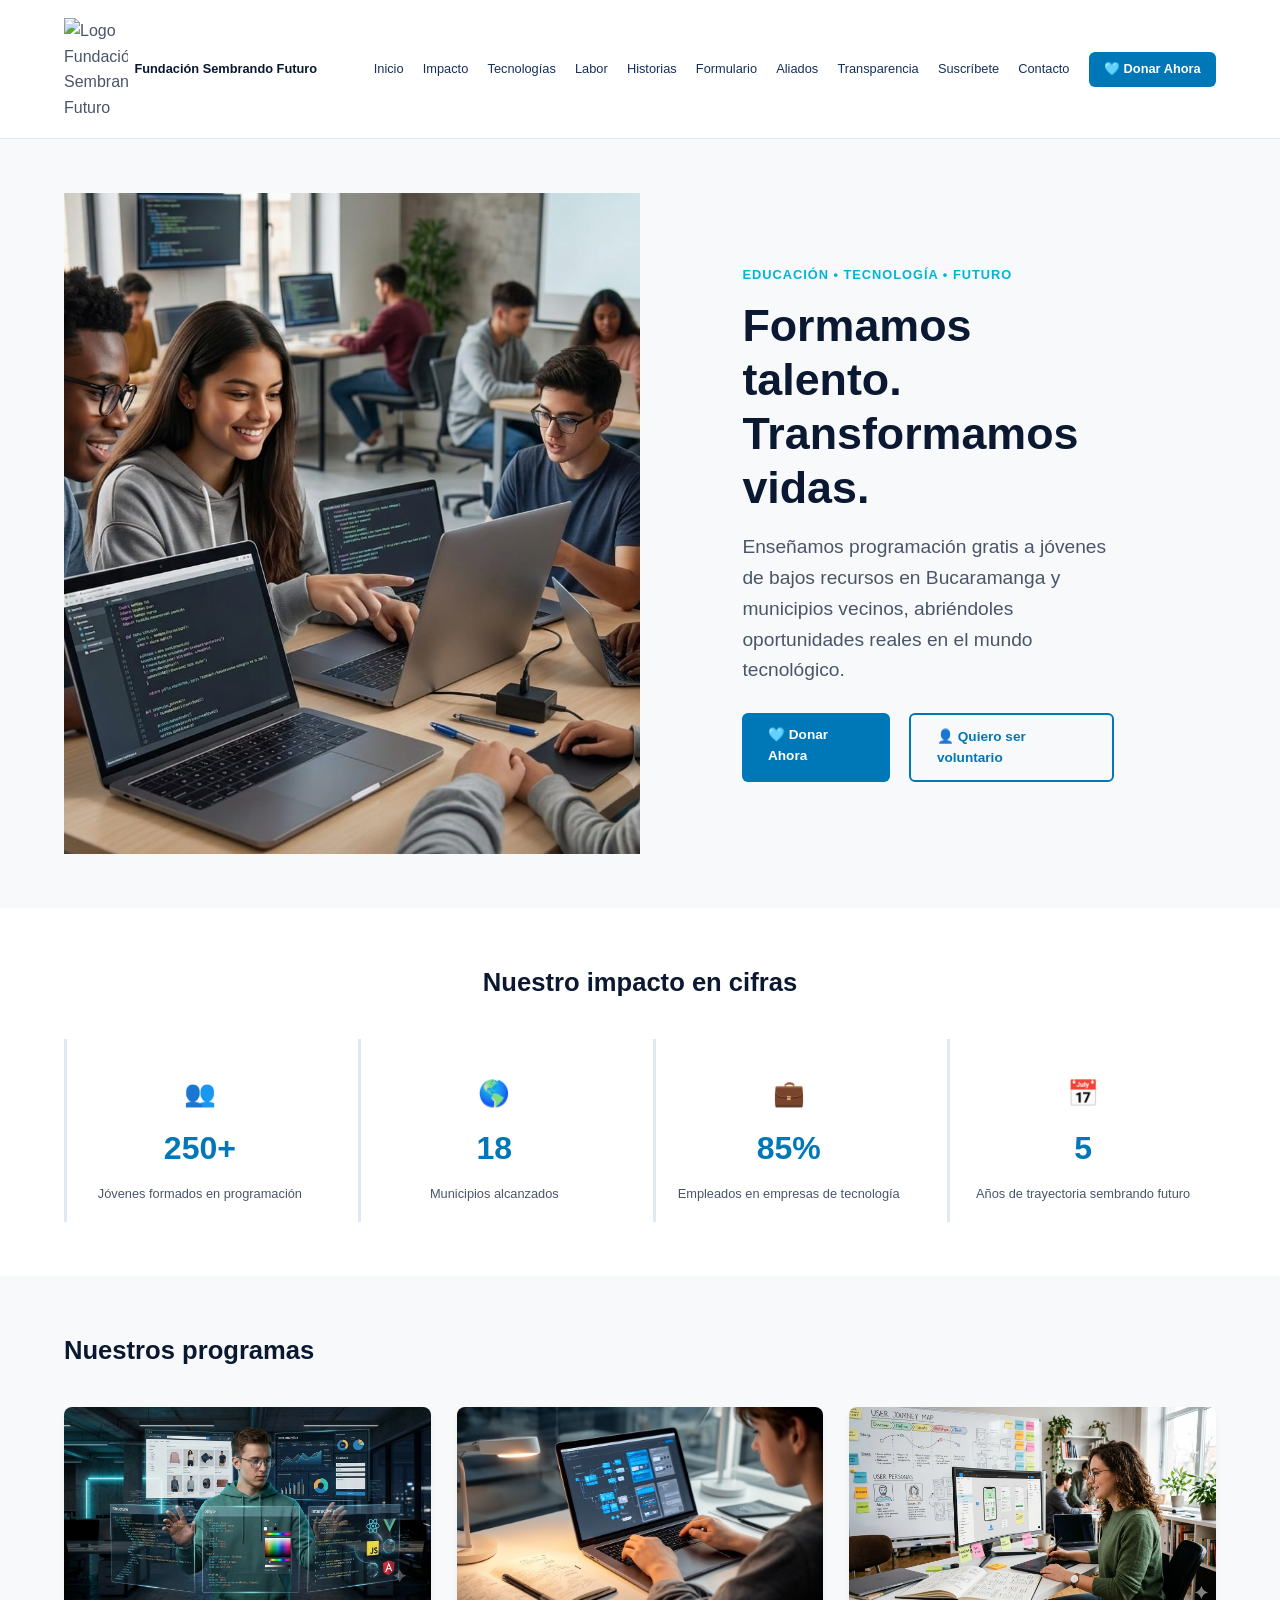
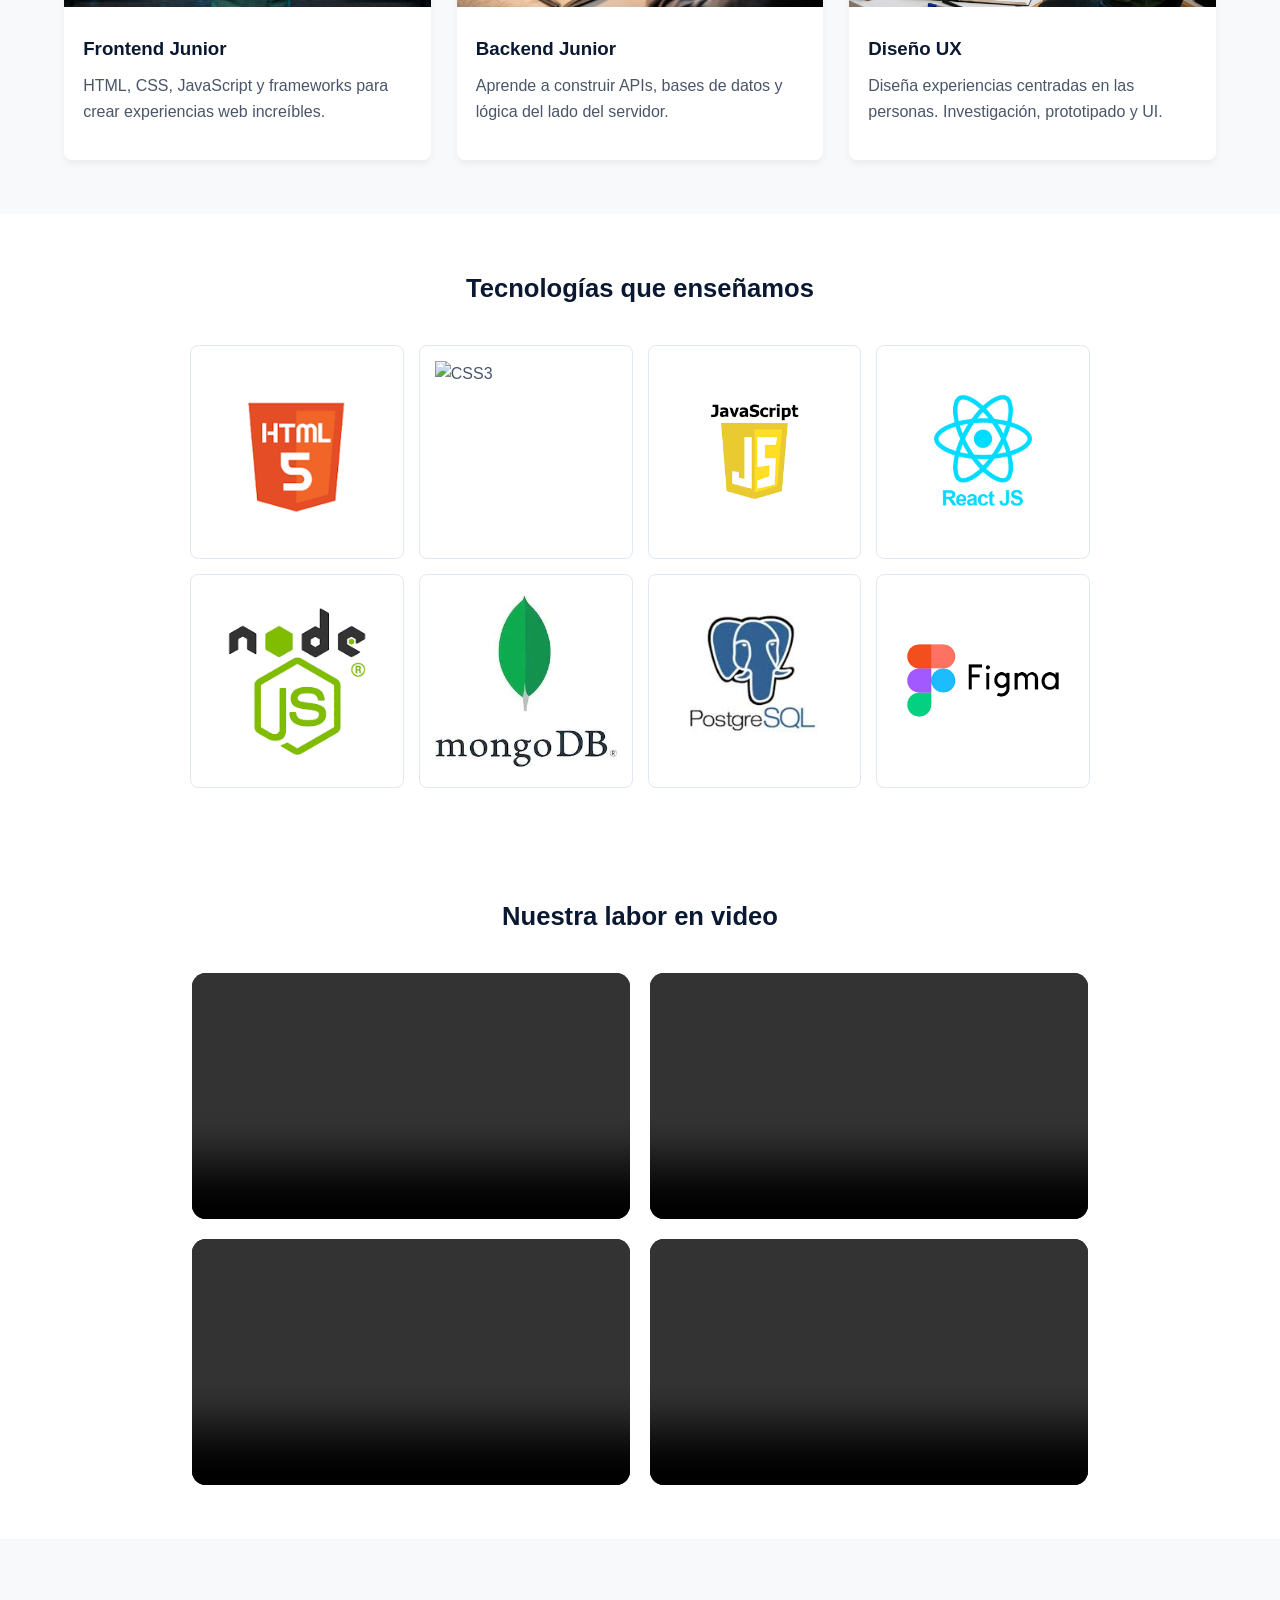
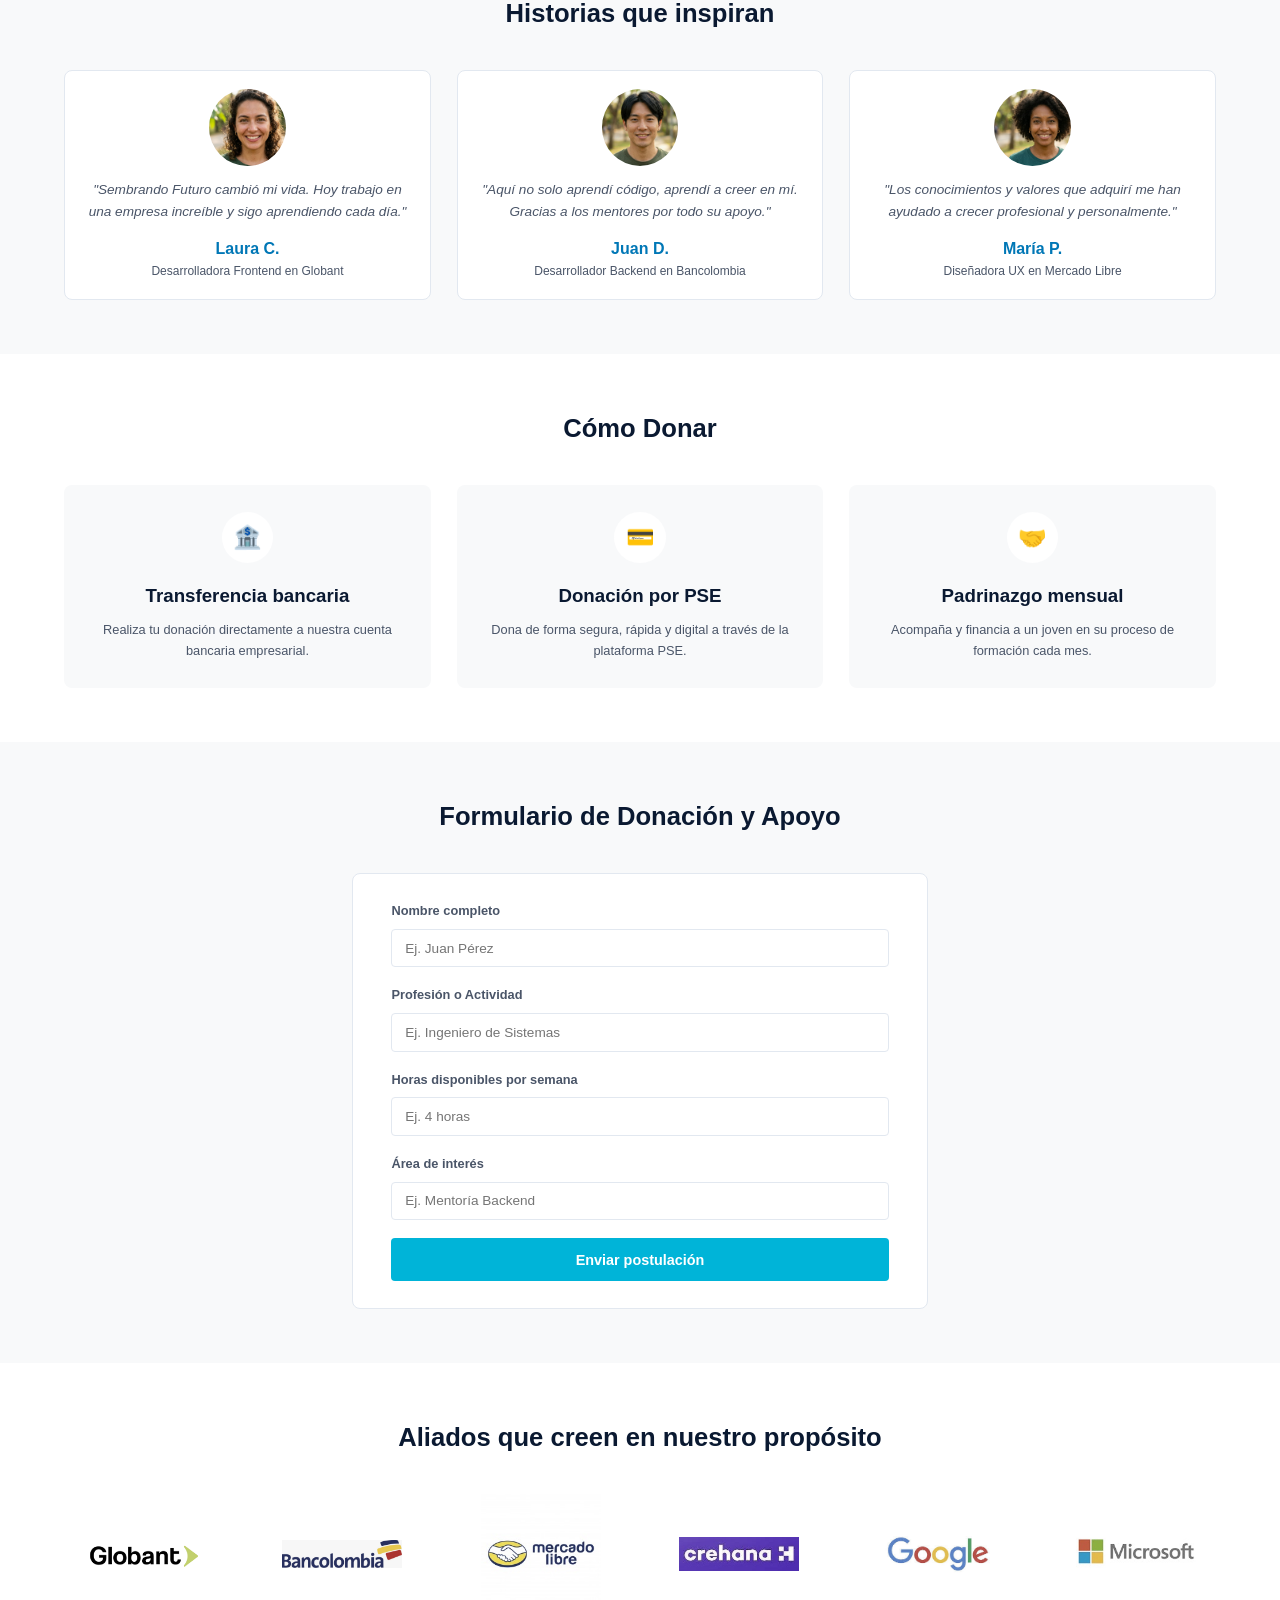
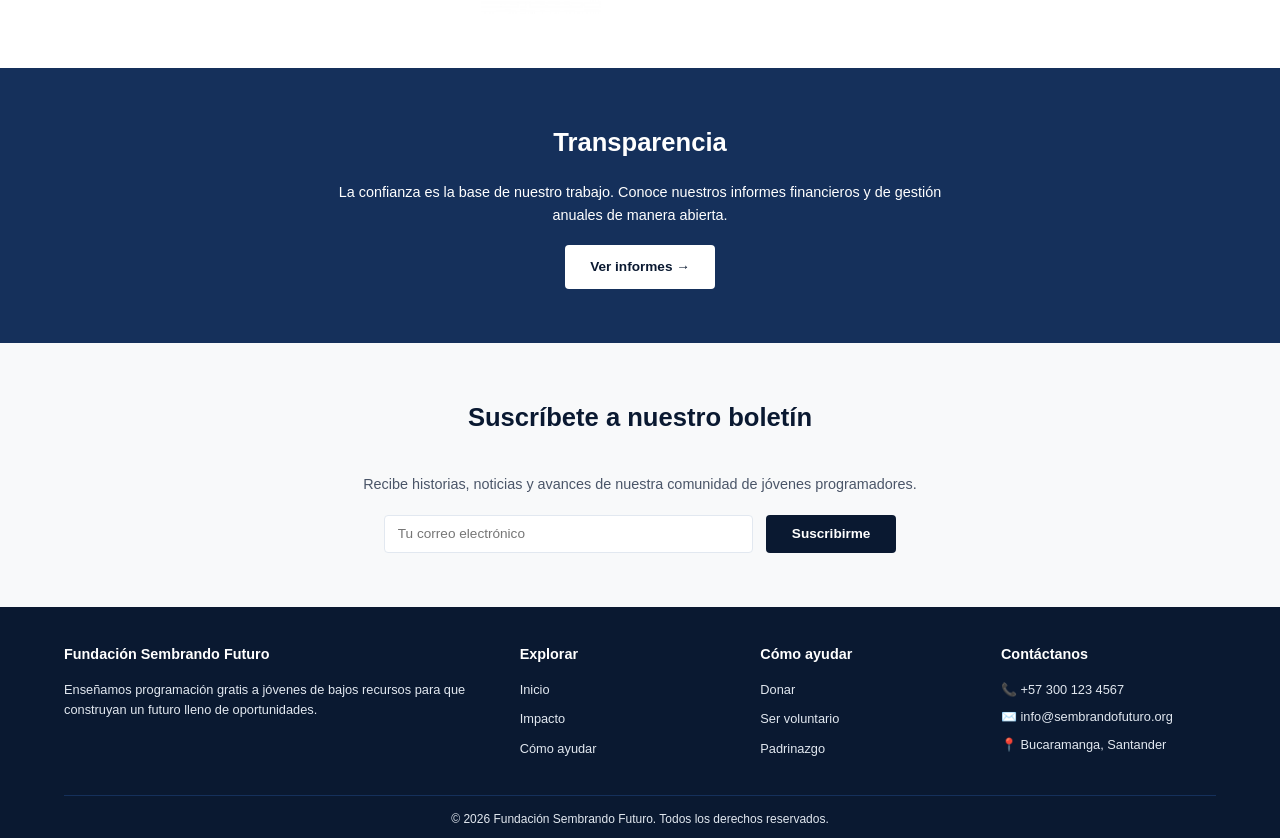
==== commit 614d07d9: "Add files via upload" ====
--- a/Brief/index.html
+++ b/Brief/index.html
@@ -13,7 +13,7 @@
     <!-- 1.ENCABEZADO -->
     <header class="encabezado-principal">
         <div class="contenedor-logo">
-            <img src="images/logo.jpeg" alt="Logo Fundación Sembrando Futuro" class="imagen-logo-encabezado">
+            <img src="https://res.cloudinary.com/dg7dxxuj9/image/upload/q_auto/f_auto/v1781627006/logo_q5efce.jpg" alt="Logo Fundación Sembrando Futuro" class="imagen-logo-encabezado">
             <span class="texto-logo">Fundación Sembrando Futuro</span>
         </div>
 
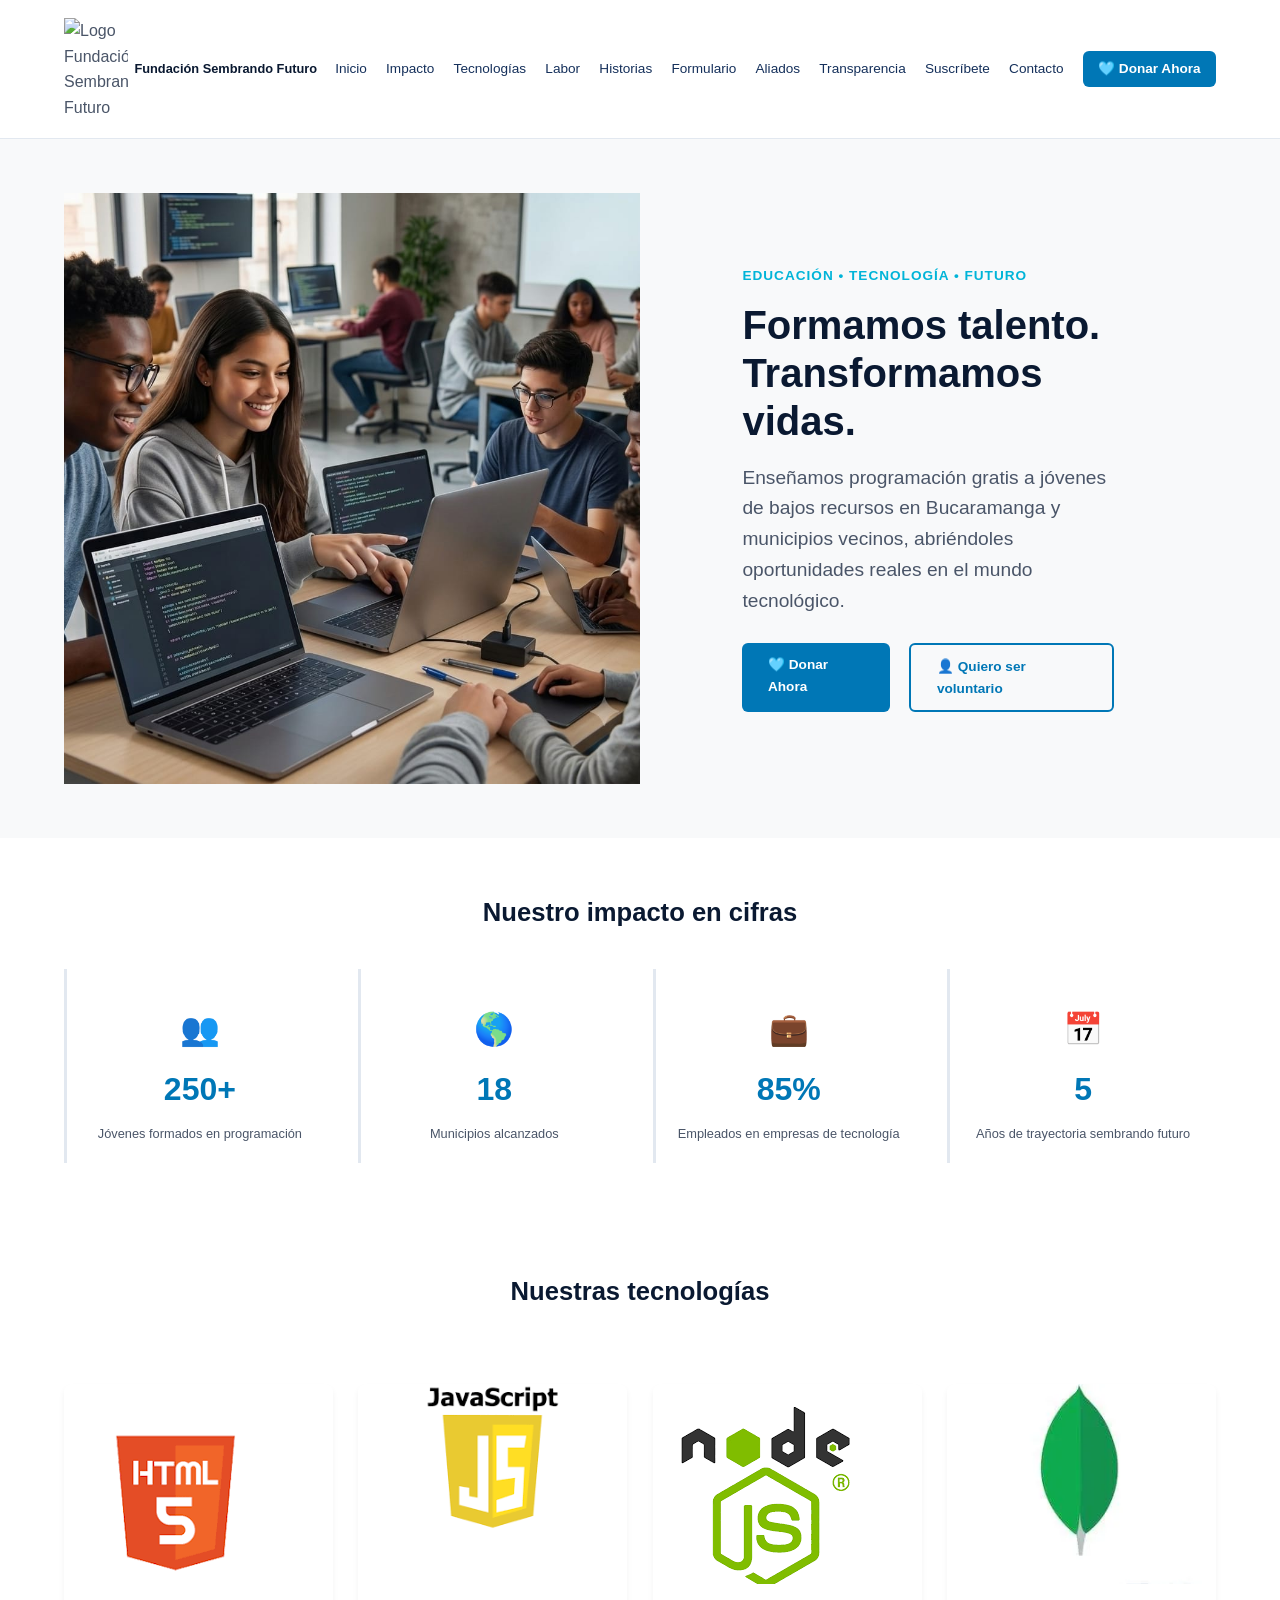
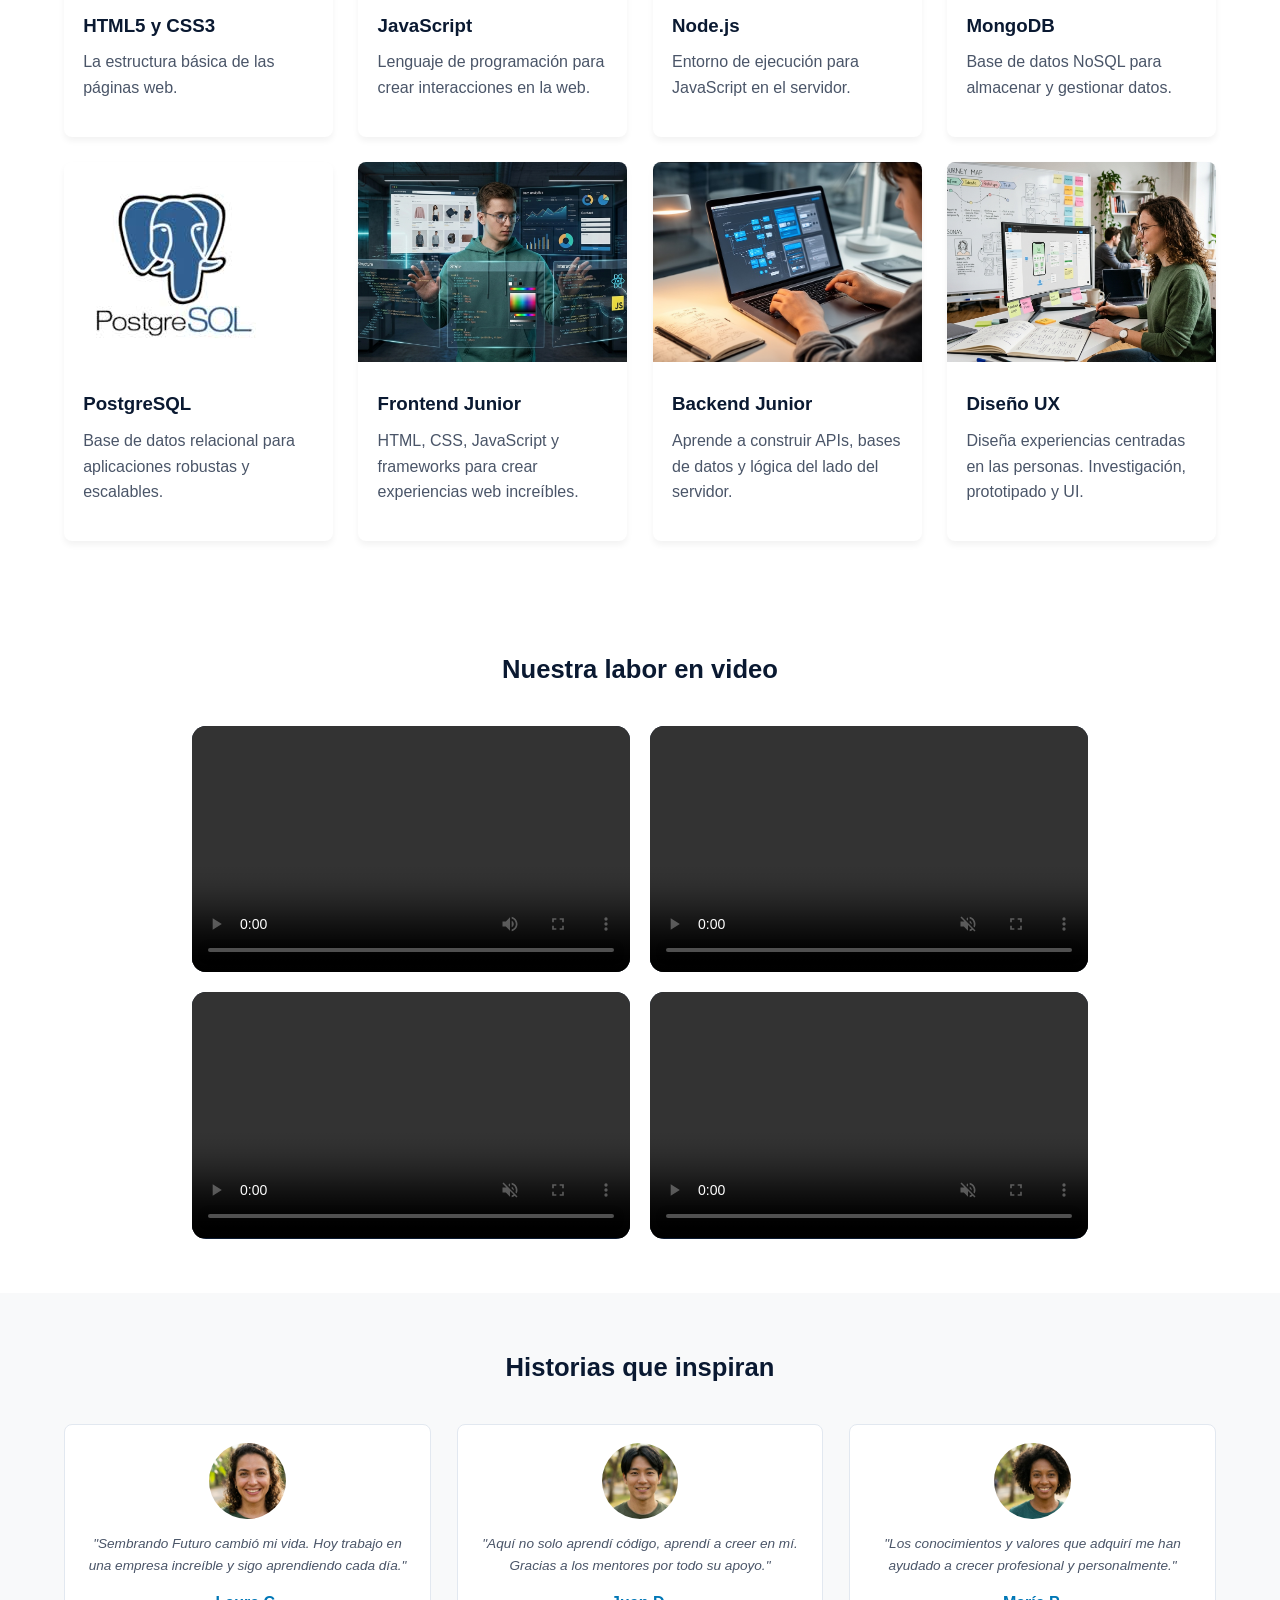
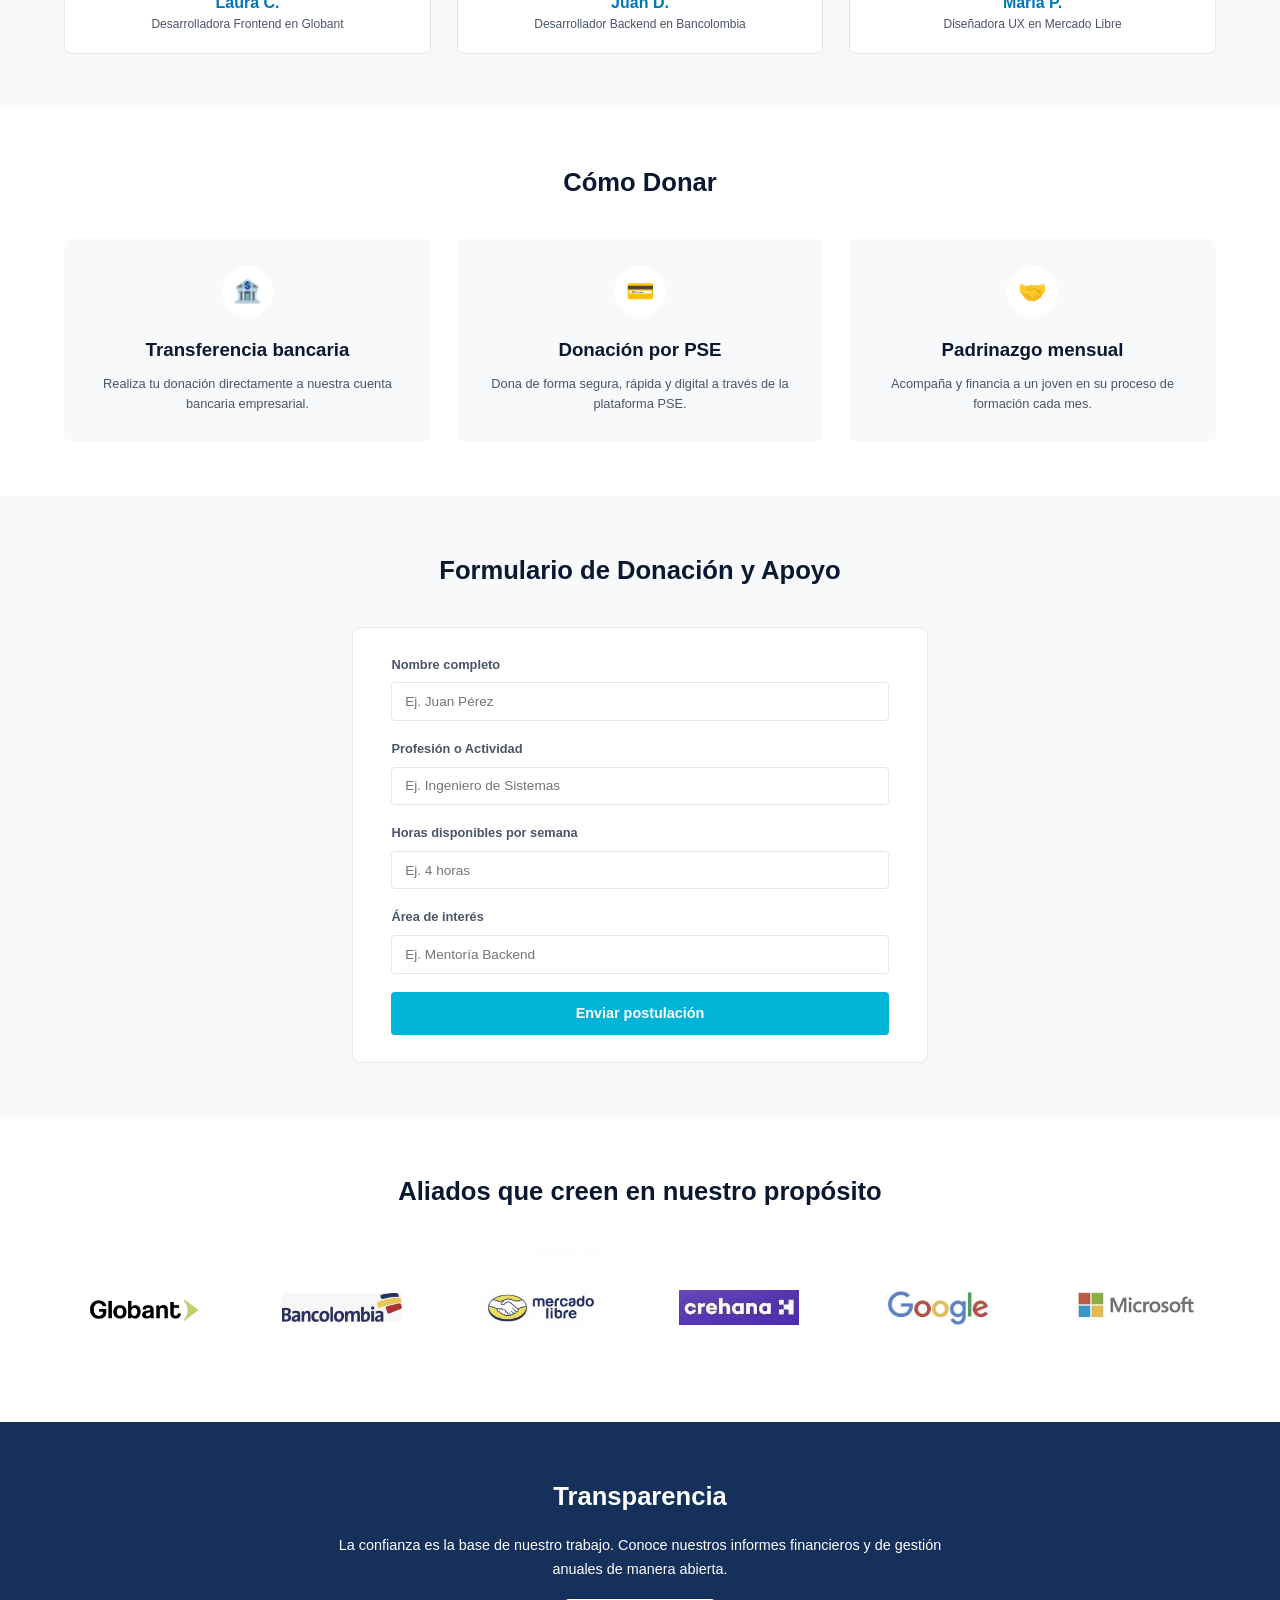
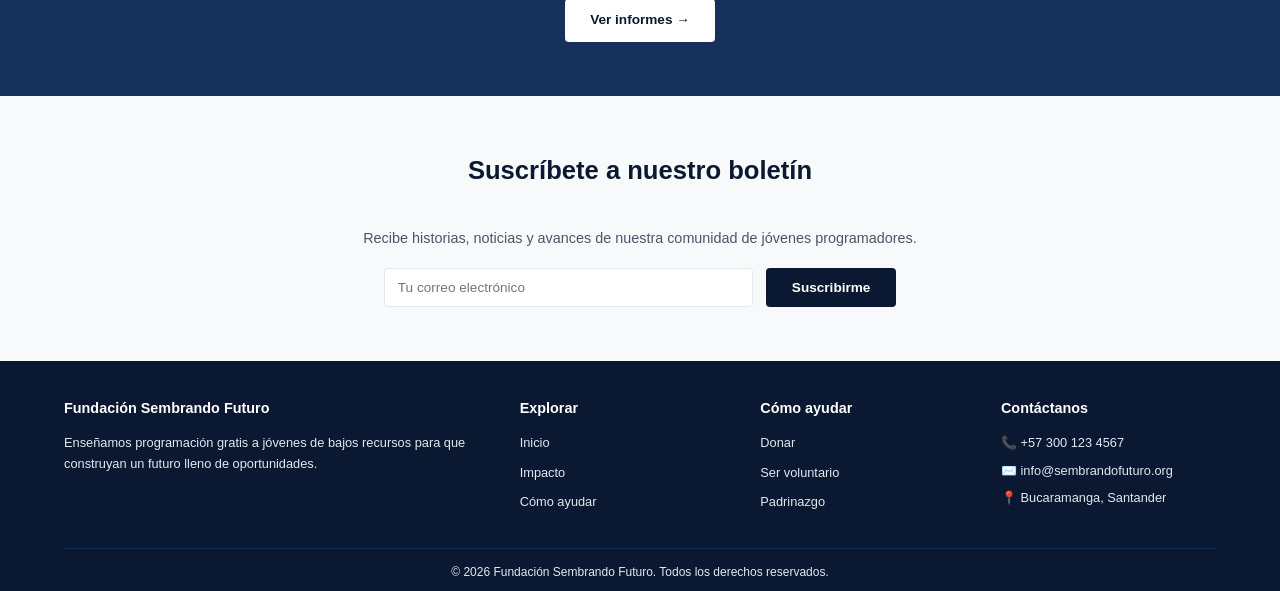
==== commit 56aa5a5f: "Add files via upload" ====
--- a/Brief/index.html
+++ b/Brief/index.html
@@ -13,7 +13,8 @@
     <!-- 1.ENCABEZADO -->
     <header class="encabezado-principal">
         <div class="contenedor-logo">
-            <img src="https://res.cloudinary.com/dg7dxxuj9/image/upload/q_auto/f_auto/v1781627006/logo_q5efce.jpg" alt="Logo Fundación Sembrando Futuro" class="imagen-logo-encabezado">
+            <img src="https://res.cloudinary.com/dg7dxxuj9/image/upload/q_auto/f_auto/v1781627006/logo_q5efce.jpg"
+                alt="Logo Fundación Sembrando Futuro" class="imagen-logo-encabezado">
             <span class="texto-logo">Fundación Sembrando Futuro</span>
         </div>
 
@@ -80,23 +81,67 @@
     </section>
 
     <!--  4. NUESTROS PROGRAMAS  -->
-    <section class="seccion-programas">
-        <h2 class="titulo-seccion-izquierda">Nuestros programas</h2>
+    <section id="tecnologias" class="seccion-tecnologias">
+        <h2 class="titulo-seccion-izquierda">Nuestras tecnologías</h2>
         <div class="cuadricula-programas">
+
+            <div class="tarjeta-programa">
+                <div class="caja-imagen-programa">
+                    <img src="images/html5.png" alt="HTML5">
+                </div>
+                <h3 class="nombre-programa">HTML5 y CSS3</h3>
+                <p class="descripcion-programa">La estructura básica de las páginas web.</p>
+            </div>
+
+            <div class="tarjeta-programa">
+                <div class="caja-imagen-programa">
+                    <img src="images/javascript.png" alt="JavaScript">
+                </div>
+                <h3 class="nombre-programa">JavaScript</h3>
+                <p class="descripcion-programa">Lenguaje de programación para crear interacciones en la web.</p>
+            </div>
+
+            <div class="tarjeta-programa">
+                <div class="caja-imagen-programa">
+                    <img src="images/node.png" alt="Node.js">
+                </div>
+                <h3 class="nombre-programa">Node.js</h3>
+                <p class="descripcion-programa">Entorno de ejecución para JavaScript en el servidor.</p>
+            </div>
+
+            <div class="tarjeta-programa">
+                <div class="caja-imagen-programa">
+                    <img src="images/mongo.webp" alt="MongoDB">
+                </div>
+                <h3 class="nombre-programa">MongoDB</h3>
+                <p class="descripcion-programa">Base de datos NoSQL para almacenar y gestionar datos.</p>
+            </div>
+
+            <div class="tarjeta-programa">
+                <div class="caja-imagen-programa">
+                    <img src="images/postgre.jpg" alt="PostgreSQL">
+                </div>
+                <h3 class="nombre-programa">PostgreSQL</h3>
+                <p class="descripcion-programa">Base de datos relacional para aplicaciones robustas y escalables.</p>
+            </div>
+
             <div class="tarjeta-programa">
                 <div class="caja-imagen-programa">
                     <img src="images/frontend.png" alt="Programa Frontend Junior" class="imagen-programa">
                 </div>
+
                 <h3 class="nombre-programa">Frontend Junior</h3>
                 <p class="descripcion-programa">HTML, CSS, JavaScript y frameworks para crear experiencias web
                     increíbles.</p>
             </div>
+
             <div class="tarjeta-programa">
                 <div class="caja-imagen-programa">
                     <img src="images/backend.jpeg" alt="Programa Backend Junior" class="imagen-programa">
                 </div>
                 <h3 class="nombre-programa">Backend Junior</h3>
-                <p class="descripcion-programa">Aprende a construir APIs, bases de datos y lógica del lado del servidor.</p>
+                <p class="descripcion-programa">Aprende a construir APIs, bases de datos y lógica del lado del servidor.
+                </p>
             </div>
             <div class="tarjeta-programa">
                 <div class="caja-imagen-programa">
@@ -109,48 +154,43 @@
         </div>
     </section>
 
-    <!--  5. TECNOLOGÍAS  -->
-    <section id="tecnologias" class="seccion-tecnologias">
-        <h2 class="titulo-seccion-centrado">Tecnologías que enseñamos</h2>
-        <div class="cuadricula-tecnologias">
-            <img src="images/html5.png" alt="HTML5" class="logo-tecnologia">
-            <img src="images/css3.png" alt="CSS3" class="logo-tecnologia">
-            <img src="images/javascript.png" alt="JavaScript" class="logo-tecnologia">
-            <img src="images/react.png" alt="React" class="logo-tecnologia">
-            <img src="images/node.png" alt="Node.js" class="logo-tecnologia">
-            <img src="images/mongo.webp" alt="MongoDB" class="logo-tecnologia">
-            <img src="images/postgre.jpg" alt="PostgreSQL" class="logo-tecnologia">
-            <img src="images/figma.png" alt="Figma" class="logo-tecnologia">
-        </div>
-    </section>
-
-    
-                 
-
-    <!--  6. NUESTRA LABOR EN VIDEO  -->
+
+
+
+
+
+    <!--  5. NUESTRA LABOR EN VIDEO  -->
     <section id="labor" class="seccion-labor">
         <h2 class="titulo-seccion-centrado">Nuestra labor en video</h2>
         <div class="cuadricula-videos">
             <!-- Video 3: mudo -->
             <video controls class="reproductor-video">
-                <source src="https://res.cloudinary.com/dg7dxxuj9/video/upload/q_auto/f_auto/v1781013017/video1_viqb0x.mp4" type="video/mp4">
+                <source
+                    src="https://res.cloudinary.com/dg7dxxuj9/video/upload/q_auto/f_auto/v1781013017/video1_viqb0x.mp4"
+                    type="video/mp4">
             </video>
             <!-- Video 2: mudo -->
             <video controls muted class="reproductor-video">
-                <source src="https://res.cloudinary.com/dg7dxxuj9/video/upload/q_auto/f_auto/v1781013620/video2_h0yy3h.mp4" type="video/mp4">
+                <source
+                    src="https://res.cloudinary.com/dg7dxxuj9/video/upload/q_auto/f_auto/v1781013620/video2_h0yy3h.mp4"
+                    type="video/mp4">
             </video>
-             <!-- Video 1: con audio -->
+            <!-- Video 1: con audio -->
             <video controls muted class="reproductor-video">
-                <source src="https://res.cloudinary.com/dg7dxxuj9/video/upload/q_auto/f_auto/v1781008457/video3_o4s0bi.mp4" type="video/mp4">
+                <source
+                    src="https://res.cloudinary.com/dg7dxxuj9/video/upload/q_auto/f_auto/v1781008457/video3_o4s0bi.mp4"
+                    type="video/mp4">
             </video>
             <!-- Video 4: mudo -->
             <video controls muted class="reproductor-video">
-                <source src="https://res.cloudinary.com/dg7dxxuj9/video/upload/q_auto/f_auto/v1781015770/video4_tqp9hx.mp4" type="video/mp4">
+                <source
+                    src="https://res.cloudinary.com/dg7dxxuj9/video/upload/q_auto/f_auto/v1781015770/video4_tqp9hx.mp4"
+                    type="video/mp4">
             </video>
         </div>
     </section>
 
-    <!--  7. HISTORIAS DE ÉXITO  -->
+    <!--  6. HISTORIAS DE ÉXITO  -->
     <section id="historias" class="seccion-historias">
         <h2 class="titulo-seccion-centrado">Historias que inspiran</h2>
         <div class="cuadricula-historias">
@@ -178,7 +218,7 @@
         </div>
     </section>
 
-    <!--  8. CÓMO DONAR  -->
+    <!--  7. CÓMO DONAR  -->
     <section id="como-ayudar" class="seccion-como-donar">
         <h2 class="titulo-seccion-centrado">Cómo Donar</h2>
         <div class="cuadricula-donar">
@@ -200,7 +240,7 @@
         </div>
     </section>
 
-    <!--  9. FORMULARIO DE DONACIÓN Y APOYO  -->
+    <!--  8. FORMULARIO DE DONACIÓN Y APOYO  -->
     <section id="formulario" class="seccion-formulario">
         <h2 class="titulo-seccion-centrado">Formulario de Donación y Apoyo</h2>
         <form class="formulario-contacto" onsubmit="return false;">
@@ -224,7 +264,7 @@
         </form>
     </section>
 
-    <!--  10. ALIADOS  -->
+    <!--  9. ALIADOS  -->
     <section id="aliados" class="seccion-aliados">
         <h2 class="titulo-seccion-centrado">Aliados que creen en nuestro propósito</h2>
         <div class="fila-aliados">
@@ -237,7 +277,7 @@
         </div>
     </section>
 
-    <!--  11. TRANSPARENCIA  -->
+    <!--  10. TRANSPARENCIA  -->
     <section id="transparencia" class="seccion-transparencia">
         <div class="bloque-transparencia">
             <h2 class="titulo-blanco">Transparencia</h2>
@@ -247,17 +287,18 @@
         </div>
     </section>
 
-    <!-- 12. BOLETÍN  -->
+    <!-- 11. BOLETÍN  -->
     <section id="suscribete" class="seccion-boletin">
         <h2 class="titulo-seccion-centrado">Suscríbete a nuestro boletín</h2>
-        <p class="subtitulo-boletin">Recibe historias, noticias y avances de nuestra comunidad de jóvenes programadores.</p>
+        <p class="subtitulo-boletin">Recibe historias, noticias y avances de nuestra comunidad de jóvenes programadores.
+        </p>
         <div class="formulario-boletin">
             <input type="email" class="entrada-boletin" placeholder="Tu correo electrónico">
             <button class="boton-boletin">Suscribirme</button>
         </div>
     </section>
 
-    <!--  13. PIE DE PÁGINA / CONTACTO  -->
+    <!--  12. PIE DE PÁGINA / CONTACTO  -->
     <footer id="contacto" class="pie-pagina">
         <div class="cuadricula-pie">
             <div class="columna-pie">
--- a/Brief/style.css
+++ b/Brief/style.css
@@ -1,916 +1,907 @@
 /* VARIABLES CSS — PALETA Y TIPOGRAFÍAS*/
 :root {
-    --color-azul-oscuro:  #0a1931;
-    --color-azul-medio:   #15305b;
-    --color-azul-claro:   #0077b6;
-    --color-cian:         #00b4d8;
-    --color-blanco:       #ffffff;
-    --color-gris-fondo:   #f8f9fa;
-    --color-gris-texto:   #4a5568;
-    --color-lineas:       #e2e8f0;
-
-    --fuente-titulos: 'Segoe UI', Tahoma, Geneva, Verdana, sans-serif;
-    --fuente-cuerpo:  Arial, Helvetica, sans-serif;
+  --color-azul-oscuro: #0a1931;
+  --color-azul-medio: #15305b;
+  --color-azul-claro: #0077b6;
+  --color-cian: #00b4d8;
+  --color-blanco: #ffffff;
+  --color-gris-fondo: #f8f9fa;
+  --color-gris-texto: #4a5568;
+  --color-lineas: #e2e8f0;
+
+  --fuente-titulos: "Segoe UI", Tahoma, Geneva, Verdana, sans-serif;
+  --fuente-cuerpo: Arial, Helvetica, sans-serif;
 }
 
 /*RESET Y BASE */
 * {
-    box-sizing: border-box;
-    margin: 0;
-    padding: 0;
+  box-sizing: border-box;
+  margin: 0;
+  padding: 0;
 }
 
 html {
-    scroll-behavior: smooth;
-    scroll-padding-top: 9vh;
+  scroll-behavior: smooth;
+  scroll-padding-top: 9vh;
 }
 
 body {
-    font-family: var(--fuente-cuerpo);
-    color: var(--color-gris-texto);
-    background-color: var(--color-blanco);
-    line-height: 1.6;
-    overflow-x: hidden;
-}
-
-h1, h2, h3, h4 {
-    font-family: var(--fuente-titulos);
-    color: var(--color-azul-oscuro);
+  font-family: var(--fuente-cuerpo);
+  color: var(--color-gris-texto);
+  background-color: var(--color-blanco);
+  line-height: 1.6;
+  overflow-x: hidden;
+}
+
+h1,
+h2,
+h3,
+h4 {
+  font-family: var(--fuente-titulos);
+  color: var(--color-azul-oscuro);
 }
 
 a {
-    text-decoration: none;
-    transition: all 0.3s ease;
+  text-decoration: none;
+  transition: all 0.3s ease;
 }
 
 img {
-    max-width: 100%;
-    height: auto;
-    display: block;
+  max-width: 100%;
+  height: auto;
+  display: block;
 }
 
 section {
-    padding: 6vh 5vw;
+  padding: 6vh 5vw;
 }
 
 /*TÍTULOS COMUNES */
 .titulo-seccion-centrado {
-    text-align: center;
-    font-size: clamp(1.4rem, 2vw, 2.5rem);
-    margin-bottom: 4vh;
+  text-align: center;
+  font-size: clamp(1.4rem, 2vw, 2.5rem);
+  margin-bottom: 4vh;
 }
 
 .titulo-seccion-izquierda {
-    font-size: clamp(1.4rem, 2vw, 2.5rem);
-    margin-bottom: 4vh;
+  font-size: clamp(1.4rem, 2vw, 2.5rem);
+  margin-bottom: 4vh;
 }
 
 /*1. ENCABEZADO */
 .casilla-menu {
-    display: none;
+  display: none;
 }
 
 .boton-hamburguesa {
-    display: none;
-    font-size: 2vw;
-    color: var(--color-azul-medio);
-    cursor: pointer;
-    user-select: none;
+  display: none;
+  font-size: 2vw;
+  color: var(--color-azul-medio);
+  cursor: pointer;
+  user-select: none;
 }
 
 .encabezado-principal {
-    display: flex;
-    justify-content: space-between;
-    align-items: center;
-    padding: 2vh 5vw;
-    background-color: var(--color-blanco);
-    border-bottom: 1px solid var(--color-lineas);
+  display: flex;
+  justify-content: space-between;
+  align-items: center;
+  padding: 2vh 5vw;
+  background-color: var(--color-blanco);
+  border-bottom: 1px solid var(--color-lineas);
+  position: sticky;
+  top: 0;
+  z-index: 100;
+}
+
+.contenedor-logo {
+  display: flex;
+  align-items: center;
+  gap: 0.5vw;
+  flex-shrink: 0;
+}
+
+.imagen-logo-encabezado {
+  width: auto;
+  max-width: 4rem;
+  height: auto;
+  object-fit: contain;
+}
+
+.texto-logo {
+  font-size: 1vw;
+  font-weight: bold;
+  color: var(--color-azul-oscuro);
+  line-height: 1.3;
+}
+
+.navegacion-principal {
+  display: flex;
+  align-items: center;
+  gap: 1.5vw;
+}
+
+.enlace-menu {
+  color: var(--color-azul-medio);
+  font-size: clamp(0.85rem, 1vw, 1.1rem);
+  font-weight: 500;
+}
+
+.enlace-menu:hover {
+  color: var(--color-cian);
+}
+
+.boton-donar-encabezado {
+  background-color: var(--color-azul-claro);
+  color: var(--color-blanco);
+  padding: 0.8vh 1.2vw;
+  border-radius: 6px;
+  font-weight: bold;
+  font-size: clamp(0.85rem, 1vw, 1.1rem);
+  flex-shrink: 0;
+}
+
+.boton-donar-encabezado:hover {
+  background-color: var(--color-azul-oscuro);
+  color: var(--color-blanco);
+}
+
+/* 2. BANNER PRINCIPAL / HERO  —  CSS Grid */
+.banner-principal {
+  display: grid;
+  grid-template-columns: 1fr 1fr;
+  min-height: 50vh;
+  background-color: var(--color-gris-fondo);
+}
+
+.contenedor-imagen-banner {
+  width: 100%;
+  height: 100%;
+  overflow: hidden;
+}
+
+.contenedor-imagen-banner img {
+  width: 100%;
+  height: 100%;
+  object-fit: cover;
+  display: block;
+}
+
+.contenedor-texto-banner {
+  display: flex;
+  flex-direction: column;
+  justify-content: center;
+  padding: 8vh 8vw;
+}
+
+.etiqueta-superior {
+  color: var(--color-cian);
+  font-weight: bold;
+  font-size: clamp(0.85rem, 1vw, 1.1rem);
+  letter-spacing: 1px;
+  margin-bottom: 1.5vh;
+}
+
+.titulo-banner {
+  font-size: clamp(1.5rem, 3.5vw, 2.5rem);
+  line-height: 1.2;
+  margin-bottom: 2vh;
+}
+
+.parrafo-banner {
+  font-size: clamp(1rem, 1.5vw, 1.2rem);
+  margin-bottom: 3vh;
+}
+
+.bloque-botones-banner {
+  display: flex;
+  gap: 1.5vw;
+}
+
+.boton-lleno {
+  background-color: var(--color-azul-claro);
+  color: var(--color-blanco);
+  padding: 1.2vh 2vw;
+  border-radius: 6px;
+  font-weight: bold;
+  font-size: clamp(0.85rem, 1vw, 1.1rem);
+}
+
+.boton-lleno:hover {
+  background-color: var(--color-azul-medio);
+  color: var(--color-blanco);
+}
+
+.boton-linea {
+  border: 2px solid var(--color-azul-claro);
+  color: var(--color-azul-claro);
+  padding: 1.2vh 2vw;
+  border-radius: 6px;
+  font-weight: bold;
+  font-size: clamp(0.85rem, 1vw, 1.1rem);
+}
+
+.boton-linea:hover {
+  background-color: var(--color-azul-claro);
+  color: var(--color-blanco);
+}
+
+/*3. IMPACTO EN CIFRAS  —  CSS Grid */
+.seccion-impacto {
+  background-color: var(--color-blanco);
+}
+
+.cuadricula-impacto {
+  display: grid;
+  grid-template-columns: repeat(4, 1fr);
+  gap: 2vw;
+}
+
+.tarjeta-impacto {
+  text-align: center;
+  padding: 2vh 1vw;
+  border-left: 3px solid var(--color-lineas);
+}
+
+/* Pseudo-elemento ::before obligatorio */
+.tarjeta-impacto::before {
+  content: "";
+  display: block;
+  width: 40px;
+  height: 3px;
+  margin: 0 auto 1.5vh auto;
+  border-radius: 2px;
+}
+
+.icono-impacto {
+  font-size: clamp(1.5rem, 2.5vw, 3rem);
+  margin-bottom: 1vh;
+}
+
+.numero-impacto {
+  font-size: clamp(1.5rem, 2.5vw, 3rem);
+  color: var(--color-azul-claro);
+  margin-bottom: 1vh;
+}
+
+.texto-impacto {
+  font-size: clamp(0.8rem, 0.9vw, 1rem);
+}
+
+/* 4. NUESTROS PROGRAMAS  —  CSS Grid */
+.seccion-programas {
+  background-color: var(--color-gris-fondo);
+}
+
+.titulo-seccion-izquierda {
+  text-align: center;
+  font-size: clamp(1.4rem, 2vw, 2.5rem);
+  margin-bottom: 8vh;
+}
+.cuadricula-programas {
+  display: grid;
+  grid-template-columns: repeat(4, 1fr);
+  gap: 2vw;
+}
+
+.tarjeta-programa {
+  background-color: var(--color-blanco);
+  border-radius: 8px;
+  overflow: hidden;
+  padding-bottom: 4vh;
+  box-shadow: 0 4px 6px rgba(0, 0, 0, 0.05);
+  display: flex;
+  flex-direction: column;
+  transition:
+    transform 0.3s ease,
+    box-shadow 0.3s ease;
+}
+
+.tarjeta-programa:hover {
+  transform: translateY(-4px);
+  box-shadow: 0 10px 20px rgba(0, 0, 0, 0.1);
+}
+
+.caja-imagen-programa {
+  width: 100%;
+  height: 200px;
+  overflow: hidden;
+  margin-bottom: 3vh;
+}
+
+.imagen-programa {
+  width: 100%;
+  height: 100%;
+  object-fit: cover;
+  object-position: center;
+}
+
+.nombre-programa {
+  margin-bottom: 1vh;
+  padding: 0 1.5vw;
+}
+
+.descripcion-programa {
+  padding: 0 1.5vw;
+}
+
+/* 5. VIDEOS  —  CSS Grid */
+.seccion-labor {
+  background-color: var(--color-blanco);
+}
+
+.cuadricula-videos {
+  display: grid;
+  grid-template-columns: 1fr 1fr;
+  gap: 20px;
+  max-width: 70vw;
+  margin: 0 auto;
+}
+
+.reproductor-video {
+  width: 100%;
+  aspect-ratio: 16 / 9;
+  background-color: var(--color-azul-oscuro);
+  border-radius: 14px;
+  display: block;
+}
+
+/* 6. HISTORIAS DE ÉXITO  —  CSS Grid */
+.seccion-historias {
+  background-color: var(--color-gris-fondo);
+}
+
+.cuadricula-historias {
+  display: grid;
+  grid-template-columns: repeat(3, 1fr);
+  gap: 2vw;
+}
+
+.tarjeta-historia {
+  text-align: center;
+  padding: 2vh 1.5vw;
+  border: 1px solid var(--color-lineas);
+  border-radius: 8px;
+  background-color: var(--color-blanco);
+}
+
+.foto-egresado {
+  width: 6vw;
+  height: 6vw;
+  border-radius: 50%;
+  margin: 0 auto 1.5vh auto;
+  object-fit: cover;
+  display: block;
+}
+
+.testimonio-texto {
+  font-style: italic;
+  margin-bottom: 1.5vh;
+  font-size: clamp(0.85rem, 1vw, 1rem);
+}
+
+.nombre-egresado {
+  color: var(--color-azul-claro);
+}
+
+.cargo-egresado {
+  font-size: clamp(0.75rem, 0.85vw, 0.95rem);
+}
+
+/* 7. CÓMO DONAR  —  CSS Grid */
+.seccion-como-donar {
+  background-color: var(--color-blanco);
+}
+
+.cuadricula-donar {
+  display: grid;
+  grid-template-columns: repeat(3, 1fr);
+  gap: 2vw;
+}
+
+.tarjeta-donar {
+  background-color: var(--color-gris-fondo);
+  padding: 3vh 2vw;
+  border-radius: 8px;
+  text-align: center;
+}
+
+.circulo-icono {
+  width: 4vw;
+  height: 4vw;
+  background-color: var(--color-blanco);
+  border-radius: 50%;
+  display: flex;
+  justify-content: center;
+  align-items: center;
+  font-size: 1.8vw;
+  margin: 0 auto 2vh auto;
+}
+
+.opcion-donar {
+  margin-bottom: 1vh;
+}
+
+.texto-donar {
+  font-size: clamp(0.8rem, 0.9vw, 1rem);
+}
+
+/* 8. FORMULARIO  —  Flexbox + pseudo-clase :focus */
+.seccion-formulario {
+  background-color: var(--color-gris-fondo);
+}
+
+.formulario-contacto {
+  display: flex;
+  flex-direction: column;
+  max-width: 45vw;
+  margin: 0 auto;
+  gap: 2vh;
+  background-color: var(--color-blanco);
+  padding: 3vh 3vw;
+  border: 1px solid var(--color-lineas);
+  border-radius: 8px;
+}
+
+.grupo-campo {
+  display: flex;
+  flex-direction: column;
+  gap: 0.8vh;
+}
+
+.etiqueta-formulario {
+  font-weight: bold;
+  font-size: clamp(0.8rem, 0.9vw, 1rem);
+}
+
+.entrada-formulario {
+  padding: 1.2vh 1vw;
+  border: 1px solid var(--color-lineas);
+  border-radius: 4px;
+  font-size: clamp(0.85rem, 1vw, 1rem);
+  transition: border-color 0.3s ease;
+}
+
+.entrada-formulario:focus {
+  outline: none;
+  border-color: var(--color-azul-claro);
+  box-shadow: 0 0 0 3px rgba(0, 119, 182, 0.15);
+}
+
+.boton-enviar-formulario {
+  background-color: var(--color-cian);
+  color: var(--color-blanco);
+  border: none;
+  padding: 1.5vh 1vw;
+  font-size: clamp(0.9rem, 1vw, 1.1rem);
+  font-weight: bold;
+  border-radius: 4px;
+  cursor: pointer;
+  transition: background-color 0.3s ease;
+}
+
+.boton-enviar-formulario:hover {
+  background-color: var(--color-azul-claro);
+}
+
+/* 9. ALIADOS  —  Flexbox */
+.seccion-aliados {
+  background-color: var(--color-blanco);
+}
+
+.fila-aliados {
+  display: flex;
+  justify-content: space-around;
+  align-items: center;
+  flex-wrap: wrap;
+  gap: 3vw;
+  margin-top: 2vh;
+}
+
+.logo-aliado {
+  max-width: 120px;
+  height: auto;
+  object-fit: contain;
+  filter: grayscale(40%);
+  transition:
+    filter 0.3s ease,
+    transform 0.3s ease;
+}
+
+.logo-aliado:hover {
+  filter: grayscale(0%);
+  transform: scale(1.05);
+}
+
+/* 10. TRANSPARENCIA  —  Flexbox */
+.seccion-transparencia {
+  background-color: var(--color-azul-medio);
+}
+
+.bloque-transparencia {
+  display: flex;
+  flex-direction: column;
+  align-items: center;
+  text-align: center;
+  max-width: 50vw;
+  margin: 0 auto;
+  gap: 2vh;
+}
+
+.titulo-blanco {
+  color: var(--color-blanco);
+  font-size: clamp(1.4rem, 2vw, 2.5rem);
+}
+
+.parrafo-blanco {
+  color: var(--color-blanco);
+  font-size: clamp(0.9rem, 1vw, 1.1rem);
+}
+
+.boton-transparencia {
+  background-color: var(--color-blanco);
+  color: var(--color-azul-oscuro);
+  padding: 1.2vh 2vw;
+  border-radius: 4px;
+  font-weight: bold;
+  font-size: clamp(0.85rem, 1vw, 1rem);
+}
+
+.boton-transparencia:hover {
+  background-color: var(--color-cian);
+  color: var(--color-blanco);
+}
+
+/* 11. BOLETÍN  —  Flexbox */
+.seccion-boletin {
+  background-color: var(--color-gris-fondo);
+}
+
+.subtitulo-boletin {
+  text-align: center;
+  font-size: clamp(0.9rem, 1vw, 1.1rem);
+  margin-bottom: 2vh;
+}
+
+.formulario-boletin {
+  display: flex;
+  justify-content: center;
+  gap: 1vw;
+  max-width: 40vw;
+  margin: 0 auto;
+}
+
+.entrada-boletin {
+  padding: 1.2vh 1vw;
+  border: 1px solid var(--color-lineas);
+  border-radius: 4px;
+  flex-grow: 1;
+  min-width: 0;
+  font-size: clamp(0.85rem, 1vw, 1rem);
+  transition: border-color 0.3s ease;
+}
+
+.entrada-boletin:focus {
+  outline: none;
+  border-color: var(--color-azul-claro);
+}
+
+.boton-boletin {
+  background-color: var(--color-azul-oscuro);
+  color: var(--color-blanco);
+  border: none;
+  padding: 1.2vh 2vw;
+  border-radius: 4px;
+  font-weight: bold;
+  cursor: pointer;
+  font-size: clamp(0.85rem, 1vw, 1rem);
+  white-space: nowrap;
+  flex-shrink: 0;
+  transition: background-color 0.3s ease;
+}
+
+.boton-boletin:hover {
+  background-color: var(--color-azul-claro);
+}
+
+/* 12. PIE DE PÁGINA  —  CSS Grid */
+.pie-pagina {
+  background-color: var(--color-azul-oscuro);
+  color: var(--color-blanco);
+  padding: 4vh 5vw 1vh 5vw;
+}
+
+.cuadricula-pie {
+  display: grid;
+  grid-template-columns: 2fr 1fr 1fr 1fr;
+  gap: 2vw;
+  margin-bottom: 3vh;
+}
+
+.titulo-columna-pie {
+  color: var(--color-blanco);
+  margin-bottom: 1.5vh;
+  font-size: clamp(0.9rem, 1vw, 1.1rem);
+}
+
+.texto-columna-pie {
+  font-size: clamp(0.8rem, 0.9vw, 1rem);
+  color: var(--color-lineas);
+  margin-bottom: 0.8vh;
+}
+
+.enlace-pie {
+  display: block;
+  color: var(--color-lineas);
+  font-size: clamp(0.8rem, 0.9vw, 1rem);
+  margin-bottom: 1vh;
+}
+
+.enlace-pie:hover {
+  color: var(--color-cian);
+}
+
+.barra-derechos {
+  text-align: center;
+  border-top: 1px solid var(--color-azul-medio);
+  padding-top: 1.5vh;
+  font-size: clamp(0.75rem, 0.85vw, 0.95rem);
+  color: var(--color-lineas);
+}
+
+/* RESPONSIVIDAD */
+
+/* Pantallas medianas-grandes */
+
+@media (max-width: 1200px) {
+  .encabezado-principal {
+    padding: 1.5vh 3vw;
+  }
+
+  .navegacion-principal {
+    gap: 1.5vw;
+  }
+
+  .enlace-menu {
+    font-size: 1.2vw;
+  }
+
+  .boton-donar-encabezado {
+    padding: 0.8vh 1vw;
+    font-size: 0.9vw;
+  }
+}
+
+/* Tableta grande — menú hamburguesa */
+@media (max-width: 1000px) {
+  .encabezado-principal {
     position: sticky;
     top: 0;
-    z-index: 100;
-}
-
-.contenedor-logo {
+    padding: 1.5vh 5vw;
+  }
+
+  .boton-hamburguesa {
+    display: block;
+    font-size: 5vw;
+  }
+
+  .navegacion-principal {
+    display: none;
+    position: absolute;
+    top: 100%;
+    left: 0;
+    width: 100%;
+    flex-direction: column;
+    align-items: stretch;
+    background-color: var(--color-blanco);
+    border-top: 1px solid var(--color-lineas);
+    border-bottom: 2px solid var(--color-lineas);
+    padding: 1vh 5vw;
+    gap: 0;
+    box-shadow: 0 6px 12px rgba(0, 0, 0, 0.08);
+    z-index: 99;
+  }
+
+  .enlace-menu {
+    display: block;
+    padding: 1.5vh 0;
+    border-bottom: 1px solid var(--color-gris-fondo);
+    font-size: 4vw;
+    color: var(--color-azul-medio);
+  }
+
+  .boton-donar-encabezado {
+    display: block;
+    width: 100%;
+    text-align: center;
+    margin-top: 1.5vh;
+    margin-bottom: 1vh;
+    padding: 1.5vh 5vw;
+    font-size: 4vw;
+    border-radius: 6px;
+  }
+
+  .casilla-menu:checked ~ .navegacion-principal {
     display: flex;
-    align-items: center;
-    gap: 0.5vw;
-    flex-shrink: 0;
-}
-
-.imagen-logo-encabezado {
-    width: auto;
-    max-width: 4rem;
+  }
+
+  .banner-principal {
+    grid-template-columns: 1fr 1fr;
+  }
+
+  .cuadricula-pie {
+    grid-template-columns: repeat(2, 1fr);
+  }
+
+  .imagen-logo-encabezado {
+    max-width: 3rem;
     height: auto;
-    object-fit: contain;
-}
-
-.texto-logo {
-    font-size: 1vw;
-    font-weight: bold;
-    color: var(--color-azul-oscuro);
-    line-height: 1.3;
-}
-
-.navegacion-principal {
-    display: flex;
-    align-items: center;
-    gap: 1.5vw;
-}
-
-.enlace-menu {
-    color: var(--color-azul-medio);
-    font-size: 1vw;
-    font-weight: 500;
-}
-
-.enlace-menu:hover {
-    color: var(--color-cian);
-}
-
-.boton-donar-encabezado {
-    background-color: var(--color-azul-claro);
-    color: var(--color-blanco);
-    padding: 0.8vh 1.2vw;
-    border-radius: 6px;
-    font-weight: bold;
-    font-size: 1vw;
-    flex-shrink: 0;
-}
-
-.boton-donar-encabezado:hover {
-    background-color: var(--color-azul-oscuro);
-    color: var(--color-blanco);
-}
-
-/* 2. BANNER PRINCIPAL / HERO  —  CSS Grid */
-.banner-principal {
-    display: grid;
-    grid-template-columns: 1fr 1fr;
-    min-height: 50vh;
-    background-color: var(--color-gris-fondo);
-}
-
-.contenedor-imagen-banner {
-    width: 100%;
-    height: 100%;
-    overflow: hidden;
-}
-
-.contenedor-imagen-banner img {
-    width: 100%;
-    height: 100%;
-    object-fit: cover;
-    display: block;
-}
-
-.contenedor-texto-banner {
-    display: flex;
-    flex-direction: column;
-    justify-content: center;
-    padding: 8vh 8vw;
-}
-
-.etiqueta-superior {
-    color: var(--color-cian);
-    font-weight: bold;
-    font-size: 1vw;
-    letter-spacing: 1px;
-    margin-bottom: 1.5vh;
-}
-
-.titulo-banner {
-    font-size: 3.5vw;
-    line-height: 1.2;
-    margin-bottom: 2vh;
-}
-
-.parrafo-banner {
-    font-size: 1.5vw;
-    margin-bottom: 3vh;
-}
-
-.bloque-botones-banner {
-    display: flex;
-    gap: 1.5vw;
-}
-
-.boton-lleno {
-    background-color: var(--color-azul-claro);
-    color: var(--color-blanco);
-    padding: 1.2vh 2vw;
-    border-radius: 6px;
-    font-weight: bold;
-    font-size: clamp(0.85rem, 1vw, 1.1rem);
-}
-
-.boton-lleno:hover {
-    background-color: var(--color-azul-medio);
-    color: var(--color-blanco);
-}
-
-.boton-linea {
-    border: 2px solid var(--color-azul-claro);
-    color: var(--color-azul-claro);
-    padding: 1.2vh 2vw;
-    border-radius: 6px;
-    font-weight: bold;
-    font-size: clamp(0.85rem, 1vw, 1.1rem);
-}
-
-.boton-linea:hover {
-    background-color: var(--color-azul-claro);
-    color: var(--color-blanco);
-}
-
-/*3. IMPACTO EN CIFRAS  —  CSS Grid */
-.seccion-impacto {
-    background-color: var(--color-blanco);
-}
-
-.cuadricula-impacto {
-    display: grid;
-    grid-template-columns: repeat(4, 1fr);
-    gap: 2vw;
-}
-
-.tarjeta-impacto {
-    text-align: center;
-    padding: 2vh 1vw;
-    border-left: 3px solid var(--color-lineas);
-}
-
-/* Pseudo-elemento ::before obligatorio */
-.tarjeta-impacto::before {
-    content: '';
-    display: block;
-    width: 40px;
-    height: 3px;;
-    margin: 0 auto 1.5vh auto;
-    border-radius: 2px;
-}
-
-.icono-impacto {
-    font-size: 2vw;
-    margin-bottom: 1vh;
-}
-
-.numero-impacto {
-    font-size: clamp(1.5rem, 2.5vw, 3rem);
-    color: var(--color-azul-claro);
-    margin-bottom: 1vh;
-}
-
-.texto-impacto {
-    font-size: clamp(0.8rem, 0.9vw, 1rem);
-}
-
-/* 4. NUESTROS PROGRAMAS  —  CSS Grid */
-.seccion-programas {
-    background-color: var(--color-gris-fondo);
-}
-
-.cuadricula-programas {
-    display: grid;
-    grid-template-columns: repeat(auto-fit, minmax(280px, 1fr));
-    gap: 2vw;
-}
-
-.tarjeta-programa {
-    background-color: var(--color-blanco);
-    border-radius: 8px;
-    overflow: hidden;
-    padding-bottom: 4vh;
-    box-shadow: 0 4px 6px rgba(0, 0, 0, 0.05);
-    display: flex;
-    flex-direction: column;
-    transition: transform 0.3s ease, box-shadow 0.3s ease;
-}
-
-.tarjeta-programa:hover {
-    transform: translateY(-4px);
-    box-shadow: 0 10px 20px rgba(0, 0, 0, 0.1);
-}
-
-.caja-imagen-programa {
-    width: 100%;
-    height: 200px;
-    overflow: hidden;
-    margin-bottom: 3vh;
-}
-
-.imagen-programa {
-    width: 100%;
-    height: 100%;
-    object-fit: cover;
-    object-position: center;
-}
-
-.nombre-programa {
-    margin-bottom: 1vh;
-    padding: 0 1.5vw;
-}
-
-.descripcion-programa {
-    padding: 0 1.5vw;
-}
-
-/* 5. TECNOLOGÍAS  —  CSS Grid*/
-.seccion-tecnologias {
-    background-color: var(--color-blanco);
-}
-
-.cuadricula-tecnologias {
-    display: grid;
-    grid-template-columns: repeat(4, 1fr);
-    gap: 15px;
-    max-width: 900px;
-    margin: 0 auto;
-}
-
-.logo-tecnologia {
-    width: 100%;
-    aspect-ratio: 1 / 1;
-    object-fit: contain;
-    padding: 15px;
-    background-color: var(--color-blanco);
-    border: 1px solid var(--color-lineas);
-    border-radius: 8px;
-    transition: transform 0.3s ease;
-}
-
-.logo-tecnologia:hover {
-    transform: scale(1.08);
-}
-
-
-/* 6. VIDEOS  —  CSS Grid */
-.seccion-labor {
-    background-color: var(--color-blanco);
-}
-
-.cuadricula-videos {
-    display: grid;
-    grid-template-columns: 1fr 1fr;
-    gap: 20px;
-    max-width: 70vw;
-    margin: 0 auto;
-}
-
-.reproductor-video {
-    width: 100%;
-    aspect-ratio: 16 / 9;
-    background-color: var(--color-azul-oscuro);
-    border-radius: 14px;
-    display: block;
-}
-
-/* 7. HISTORIAS DE ÉXITO  —  CSS Grid */
-.seccion-historias {
-    background-color: var(--color-gris-fondo);
-}
-
-.cuadricula-historias {
-    display: grid;
-    grid-template-columns: repeat(3, 1fr);
-    gap: 2vw;
-}
-
-.tarjeta-historia {
-    text-align: center;
-    padding: 2vh 1.5vw;
-    border: 1px solid var(--color-lineas);
-    border-radius: 8px;
-    background-color: var(--color-blanco);
-}
-
-.foto-egresado {
-    width: 6vw;
-    height: 6vw;
-    border-radius: 50%;
-    margin: 0 auto 1.5vh auto;
-    object-fit: cover;
-    display: block;
-}
-
-.testimonio-texto {
-    font-style: italic;
-    margin-bottom: 1.5vh;
-    font-size: clamp(0.85rem, 1vw, 1rem);
-}
-
-.nombre-egresado {
-    color: var(--color-azul-claro);
-}
-
-.cargo-egresado {
-    font-size: clamp(0.75rem, 0.85vw, 0.95rem);
-}
-
-/* 8. CÓMO DONAR  —  CSS Grid */
-.seccion-como-donar {
-    background-color: var(--color-blanco);
-}
-
-.cuadricula-donar {
-    display: grid;
-    grid-template-columns: repeat(3, 1fr);
-    gap: 2vw;
-}
-
-.tarjeta-donar {
-    background-color: var(--color-gris-fondo);
-    padding: 3vh 2vw;
-    border-radius: 8px;
-    text-align: center;
-}
-
-.circulo-icono {
-    width: 4vw;
-    height: 4vw;
-    background-color: var(--color-blanco);
-    border-radius: 50%;
-    display: flex;
-    justify-content: center;
-    align-items: center;
-    font-size: 1.8vw;
-    margin: 0 auto 2vh auto;
-}
-
-.opcion-donar {
-    margin-bottom: 1vh;
-}
-
-.texto-donar {
-    font-size: clamp(0.8rem, 0.9vw, 1rem);
-}
-
-/* 9. FORMULARIO  —  Flexbox + pseudo-clase :focus */
-.seccion-formulario {
-    background-color: var(--color-gris-fondo);
-}
-
-.formulario-contacto {
-    display: flex;
-    flex-direction: column;
-    max-width: 45vw;
-    margin: 0 auto;
-    gap: 2vh;
-    background-color: var(--color-blanco);
-    padding: 3vh 3vw;
-    border: 1px solid var(--color-lineas);
-    border-radius: 8px;
-}
-
-.grupo-campo {
-    display: flex;
-    flex-direction: column;
-    gap: 0.8vh;
-}
-
-.etiqueta-formulario {
-    font-weight: bold;
-    font-size: clamp(0.8rem, 0.9vw, 1rem);
-}
-
-.entrada-formulario {
-    padding: 1.2vh 1vw;
-    border: 1px solid var(--color-lineas);
-    border-radius: 4px;
-    font-size: clamp(0.85rem, 1vw, 1rem);
-    transition: border-color 0.3s ease;
-}
-
-.entrada-formulario:focus {
-    outline: none;
-    border-color: var(--color-azul-claro);
-    box-shadow: 0 0 0 3px rgba(0, 119, 182, 0.15);
-}
-
-.boton-enviar-formulario {
-    background-color: var(--color-cian);
-    color: var(--color-blanco);
-    border: none;
-    padding: 1.5vh 1vw;
-    font-size: clamp(0.9rem, 1vw, 1.1rem);
-    font-weight: bold;
-    border-radius: 4px;
-    cursor: pointer;
-    transition: background-color 0.3s ease;
-}
-
-.boton-enviar-formulario:hover {
-    background-color: var(--color-azul-claro);
-}
-
-/* 10. ALIADOS  —  Flexbox */
-.seccion-aliados {
-    background-color: var(--color-blanco);
-}
-
-.fila-aliados {
-    display: flex;
-    justify-content: space-around;
-    align-items: center;
-    flex-wrap: wrap;
-    gap: 3vw;
-    margin-top: 2vh;
-}
-
-.logo-aliado {
-    max-width: 120px;
-    height: auto;
-    object-fit: contain;
-    filter: grayscale(40%);
-    transition: filter 0.3s ease, transform 0.3s ease;
-}
-
-.logo-aliado:hover {
-    filter: grayscale(0%);
-    transform: scale(1.05);
-}
-
-/* 11. TRANSPARENCIA  —  Flexbox */
-.seccion-transparencia {
-    background-color: var(--color-azul-medio);
-}
-
-.bloque-transparencia {
-    display: flex;
-    flex-direction: column;
-    align-items: center;
-    text-align: center;
-    max-width: 50vw;
-    margin: 0 auto;
-    gap: 2vh;
-}
-
-.titulo-blanco {
-    color: var(--color-blanco);
-    font-size: clamp(1.4rem, 2vw, 2.5rem);
-}
-
-.parrafo-blanco {
-    color: var(--color-blanco);
-    font-size: clamp(0.9rem, 1vw, 1.1rem);
-}
-
-.boton-transparencia {
-    background-color: var(--color-blanco);
-    color: var(--color-azul-oscuro);
-    padding: 1.2vh 2vw;
-    border-radius: 4px;
-    font-weight: bold;
-    font-size: clamp(0.85rem, 1vw, 1rem);
-}
-
-.boton-transparencia:hover {
-    background-color: var(--color-cian);
-    color: var(--color-blanco);
-}
-
-/* 12. BOLETÍN  —  Flexbox */
-.seccion-boletin {
-    background-color: var(--color-gris-fondo);
-}
-
-.subtitulo-boletin {
-    text-align: center;
-    font-size: clamp(0.9rem, 1vw, 1.1rem);
-    margin-bottom: 2vh;
-}
-
-.formulario-boletin {
-    display: flex;
-    justify-content: center;
-    gap: 1vw;
-    max-width: 40vw;
-    margin: 0 auto;
-}
-
-.entrada-boletin {
-    padding: 1.2vh 1vw;
-    border: 1px solid var(--color-lineas);
-    border-radius: 4px;
-    flex-grow: 1;
-    min-width: 0;
-    font-size: clamp(0.85rem, 1vw, 1rem);
-    transition: border-color 0.3s ease;
-}
-
-.entrada-boletin:focus {
-    outline: none;
-    border-color: var(--color-azul-claro);
-}
-
-.boton-boletin {
-    background-color: var(--color-azul-oscuro);
-    color: var(--color-blanco);
-    border: none;
-    padding: 1.2vh 2vw;
-    border-radius: 4px;
-    font-weight: bold;
-    cursor: pointer;
-    font-size: clamp(0.85rem, 1vw, 1rem);
-    white-space: nowrap;
-    flex-shrink: 0;
-    transition: background-color 0.3s ease;
-}
-
-.boton-boletin:hover {
-    background-color: var(--color-azul-claro);
-}
-
-/* 13. PIE DE PÁGINA  —  CSS Grid */
-.pie-pagina {
-    background-color: var(--color-azul-oscuro);
-    color: var(--color-blanco);
-    padding: 4vh 5vw 1vh 5vw;
-}
-
-.cuadricula-pie {
-    display: grid;
-    grid-template-columns: 2fr 1fr 1fr 1fr;
-    gap: 2vw;
-    margin-bottom: 3vh;
-}
-
-.titulo-columna-pie {
-    color: var(--color-blanco);
-    margin-bottom: 1.5vh;
-    font-size: clamp(0.9rem, 1vw, 1.1rem);
-}
-
-.texto-columna-pie {
-    font-size: clamp(0.8rem, 0.9vw, 1rem);
-    color: var(--color-lineas);
-    margin-bottom: 0.8vh;
-}
-
-.enlace-pie {
-    display: block;
-    color: var(--color-lineas);
-    font-size: clamp(0.8rem, 0.9vw, 1rem);
-    margin-bottom: 1vh;
-}
-
-.enlace-pie:hover {
-    color: var(--color-cian);
-}
-
-.barra-derechos {
-    text-align: center;
-    border-top: 1px solid var(--color-azul-medio);
-    padding-top: 1.5vh;
-    font-size: clamp(0.75rem, 0.85vw, 0.95rem);
-    color: var(--color-lineas);
-}
-
-/* RESPONSIVIDAD */
-
-/* Pantallas medianas-grandes */
-@media (max-width: 1200px) {
-    .encabezado-principal {
-        padding: 1.5vh 3vw;
-    }
-
-    .navegacion-principal {
-        gap: 1.5vw;
-    }
-
-    .enlace-menu {
-        font-size: 1.2vw;
-    }
-
-    .boton-donar-encabezado {
-        padding: 0.8vh 1vw;
-        font-size: 0.9vw;
-    }
-}
-
-/* Tableta grande — menú hamburguesa */
-@media (max-width: 1000px) {
-    .encabezado-principal {
-        position: sticky;
-        top: 0;
-        padding: 1.5vh 5vw;
-    }
-
-    .boton-hamburguesa {
-        display: block;
-        font-size: 5vw;
-    }
-
-    .navegacion-principal {
-        display: none;
-        position: absolute;
-        top: 100%;
-        left: 0;
-        width: 100%;
-        flex-direction: column;
-        align-items: stretch;
-        background-color: var(--color-blanco);
-        border-top: 1px solid var(--color-lineas);
-        border-bottom: 2px solid var(--color-lineas);
-        padding: 1vh 5vw;
-        gap: 0;
-        box-shadow: 0 6px 12px rgba(0, 0, 0, 0.08);
-        z-index: 99;
-    }
-
-    .enlace-menu {
-        display: block;
-        padding: 1.5vh 0;
-        border-bottom: 1px solid var(--color-gris-fondo);
-        font-size: 4vw;
-        color: var(--color-azul-medio);
-    }
-
-    .boton-donar-encabezado {
-        display: block;
-        width: 100%;
-        text-align: center;
-        margin-top: 1.5vh;
-        margin-bottom: 1vh;
-        padding: 1.5vh 5vw;
-        font-size: 4vw;
-        border-radius: 6px;
-    }
-
-    .casilla-menu:checked ~ .navegacion-principal {
-        display: flex;
-    }
-
-    .banner-principal {
-        grid-template-columns: 1fr 1fr;
-    }
-
-    .cuadricula-pie {
-        grid-template-columns: repeat(2, 1fr);
-    }
-
-    .imagen-logo-encabezado {
-        max-width: 3rem;
-        height: auto;
-    }
-
-    .texto-logo {
-        font-size: 2vw;
-    }
+  }
+
+  .texto-logo {
+    font-size: clamp(0.8rem, 1vw, 1rem);
+  }
+  .cuadricula-programas {
+    grid-template-columns: repeat(2, 1fr);
+  }
 }
 
 /* Tableta pequeña */
 @media (max-width: 800px) {
-    .banner-principal {
-        grid-template-columns: 1fr;
-        min-height: auto;
-    }
-
-    .contenedor-imagen-banner {
-        height: 35vh;
-    }
-
-    .contenedor-texto-banner {
-        padding: 4vh 6vw;
-    }
-
-    .cuadricula-impacto {
-        grid-template-columns: repeat(2, 1fr);
-    }
-
-    .cuadricula-programas,
-    .cuadricula-historias,
-    .cuadricula-donar {
-        grid-template-columns: 1fr;
-    }
-
-    .cuadricula-tecnologias {
-        grid-template-columns: repeat(2, 1fr);
-        max-width: 100%;
-    }
-
-    .cuadricula-servicios {
-        grid-template-columns: repeat(2, 1fr);
-    }
-
-    .foto-egresado {
-        width: 10vw;
-        height: 10vw;
-    }
-
-    .circulo-icono {
-        width: 8vw;
-        height: 8vw;
-        font-size: 4vw;
-    }
-
-    .formulario-contacto {
-        max-width: 80vw;
-    }
-
-    .bloque-transparencia {
-        max-width: 80vw;
-    }
-
-    .formulario-boletin {
-        max-width: 70vw;
-    }
+  .banner-principal {
+    grid-template-columns: 1fr;
+    min-height: auto;
+  }
+
+  .contenedor-imagen-banner {
+    height: 35vh;
+  }
+
+  .contenedor-texto-banner {
+    padding: 4vh 6vw;
+  }
+
+  .cuadricula-impacto {
+    grid-template-columns: repeat(2, 1fr);
+  }
+
+  .cuadricula-programas {
+    grid-template-columns: repeat(2, 1fr);
+  }
+
+  .cuadricula-historias,
+  .cuadricula-donar {
+    grid-template-columns: 1fr;
+  }
+
+  .cuadricula-tecnologias {
+    grid-template-columns: repeat(2, 1fr);
+    max-width: 100%;
+  }
+
+  .cuadricula-servicios {
+    grid-template-columns: repeat(2, 1fr);
+  }
+
+  .foto-egresado {
+    width: 10vw;
+    height: 10vw;
+  }
+
+  .circulo-icono {
+    width: 8vw;
+    height: 8vw;
+    font-size: 4vw;
+  }
+
+  .formulario-contacto {
+    max-width: 80vw;
+  }
+
+  .bloque-transparencia {
+    max-width: 80vw;
+  }
+
+  .formulario-boletin {
+    max-width: 70vw;
+  }
 }
 
 /* Tableta-móvil */
 @media (max-width: 768px) {
-    .cuadricula-videos {
-        grid-template-columns: 1fr;
-        max-width: 100%;
-    }
+  .cuadricula-videos {
+    grid-template-columns: 1fr;
+    max-width: 100%;
+  }
 }
 
 /* Móvil grande */
 @media (max-width: 600px) {
-    .cuadricula-impacto,
-    .cuadricula-pie {
-        grid-template-columns: 1fr;
-    }
-
-    .cuadricula-tecnologias {
-        grid-template-columns: repeat(2, 1fr);
-    }
-
-    .cuadricula-servicios {
-        grid-template-columns: 1fr;
-    }
-    
-
-    .formulario-boletin {
-        flex-direction: column;
-        width: 90vw;
-        max-width: 90vw;
-    }
-
-    .entrada-boletin,
-    .boton-boletin {
-        width: 100%;
-    }
-    .tarjeta-impacto {
-        border: none;
-    }
-    .icono-impacto {
-        font-size: 6vw;
-    }
-}
-
+  .cuadricula-impacto,
+  .cuadricula-pie {
+    grid-template-columns: 1fr;
+  }
+
+  .cuadricula-tecnologias {
+    grid-template-columns: repeat(2, 1fr);
+  }
+
+  .cuadricula-servicios {
+    grid-template-columns: 1fr;
+  }
+
+  .formulario-boletin {
+    flex-direction: column;
+    width: 90vw;
+    max-width: 90vw;
+  }
+
+  .entrada-boletin,
+  .boton-boletin {
+    width: 100%;
+  }
+  .tarjeta-impacto {
+    border: none;
+  }
+  .icono-impacto {
+    font-size: 6vw;
+  }
+}
 
 /* Móvil pequeño */
 @media (max-width: 500px) {
-    section {
-        padding: 4vh 4vw;
+  section {
+    padding: 4vh 4vw;
+  }
+
+  .contenedor-imagen-banner {
+    height: 25vh;
+  }
+
+  .bloque-botones-banner {
+    flex-direction: column;
+    width: 100%;
+  }
+
+  .boton-lleno,
+  .boton-linea {
+    text-align: center;
+    width: 100%;
+    padding: 1.5vh 4vw;
+  }
+
+  .formulario-contacto {
+    padding: 3vh 4vw;
+    max-width: 92vw;
+  }
+
+  .texto-logo {
+    font-size: clamp(0.8rem, 1vw, 1rem);
+  }
+
+  .imagen-logo-encabezado {
+    width: 8vw;
+    height: 8vw;
+  }
+
+  .foto-egresado {
+    width: 15vw;
+    height: 15vw;
+  }
+
+  .circulo-icono {
+    width: 12vw;
+    height: 12vw;
+    font-size: 6vw;
+  }
+
+  .tarjeta-impacto {
+    border: none;
+  }
+
+  .icono-impacto {
+    font-size: 6vw;
+  }
+   .cuadricula-programas {
+        grid-template-columns: repeat(1, 1fr);
     }
-
-    .contenedor-imagen-banner {
-        height: 25vh;
-    }
-
-    .bloque-botones-banner {
-        flex-direction: column;
-        width: 100%;
-    }
-
-    .boton-lleno,
-    .boton-linea {
-        text-align: center;
-        width: 100%;
-        padding: 1.5vh 4vw;
-    }
-
-    .formulario-contacto {
-        padding: 3vh 4vw;
-        max-width: 92vw;
-    }
-
-    .texto-logo {
-        font-size: 3vw;
-    }
-
-    .imagen-logo-encabezado {
-        width: 8vw;
-        height: 8vw;
-    }
-
-    .foto-egresado {
-        width: 15vw;
-        height: 15vw;
-    }
-
-    .circulo-icono {
-        width: 12vw;
-        height: 12vw;
-        font-size: 6vw;
-    }
-
-    .tarjeta-impacto {
-        border: none;
-    }
-
-    .icono-impacto {
-        font-size: 6vw;
-    }
-}+}
